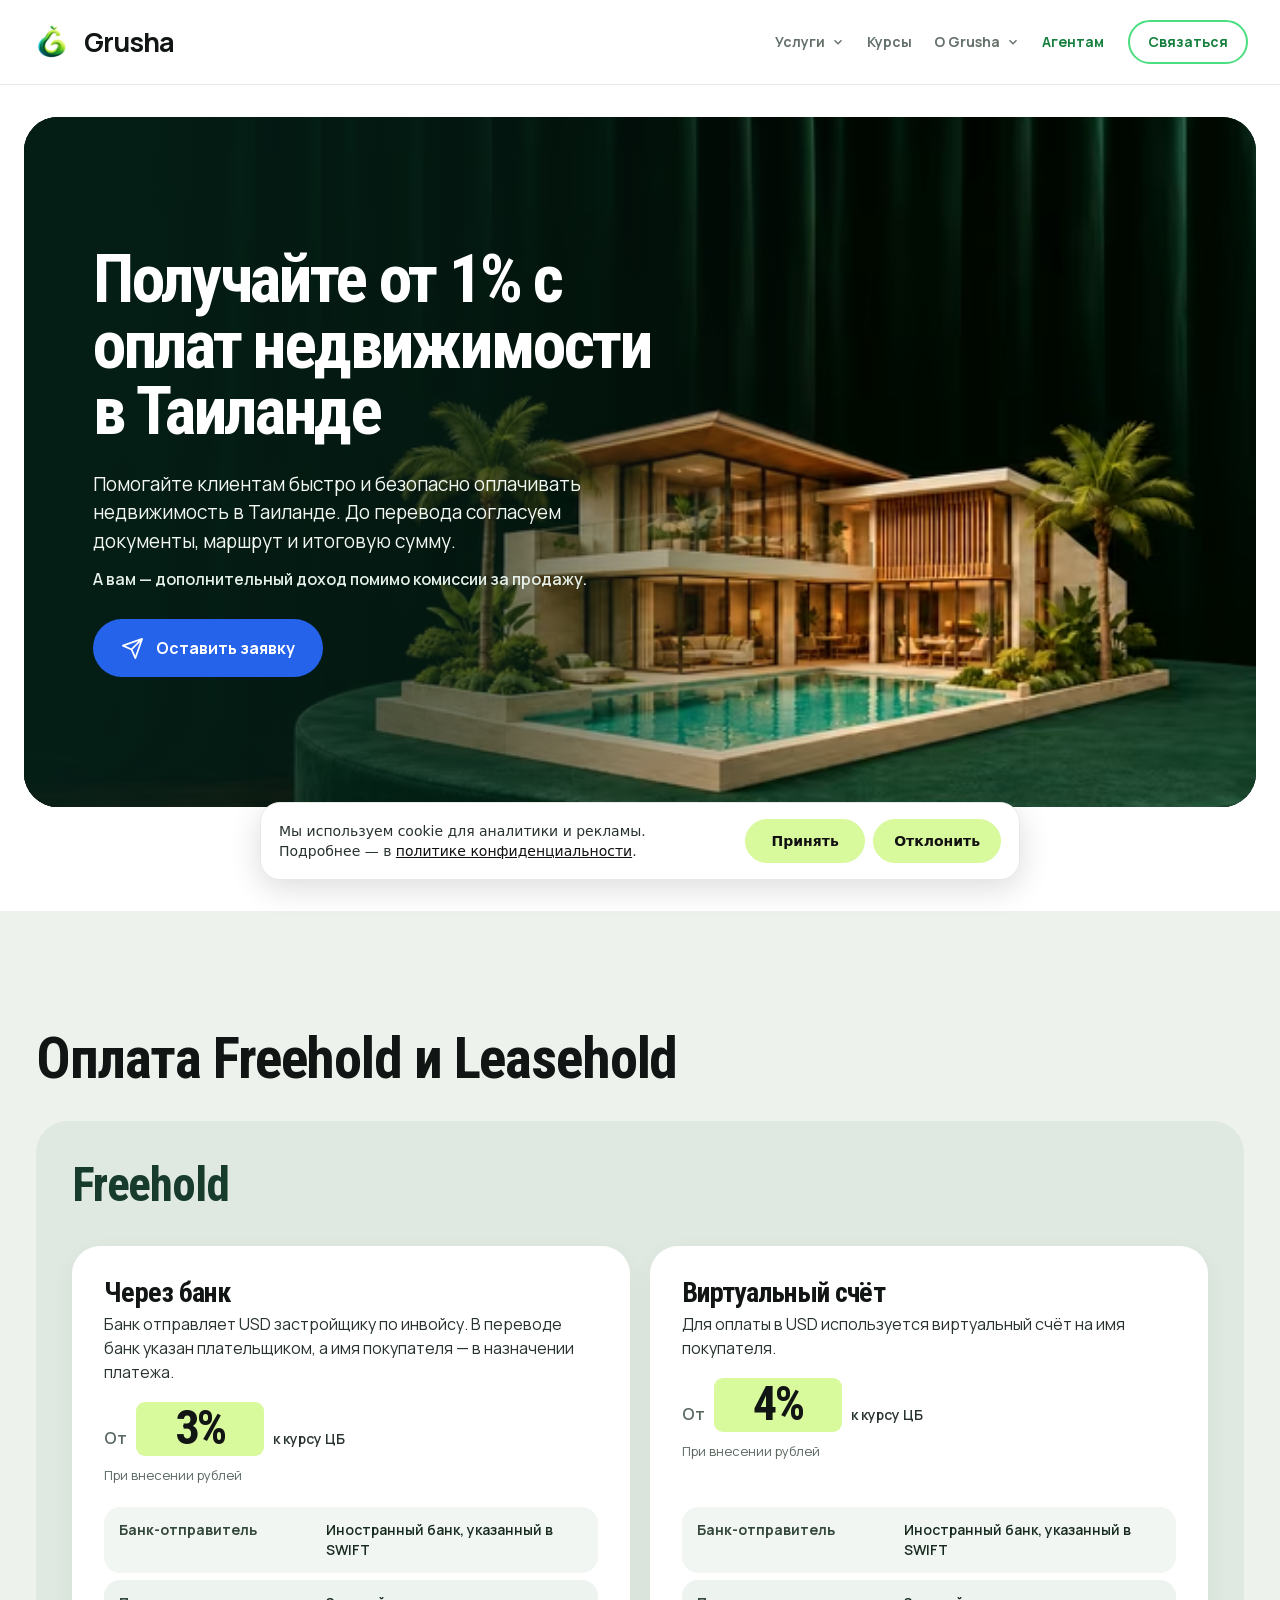
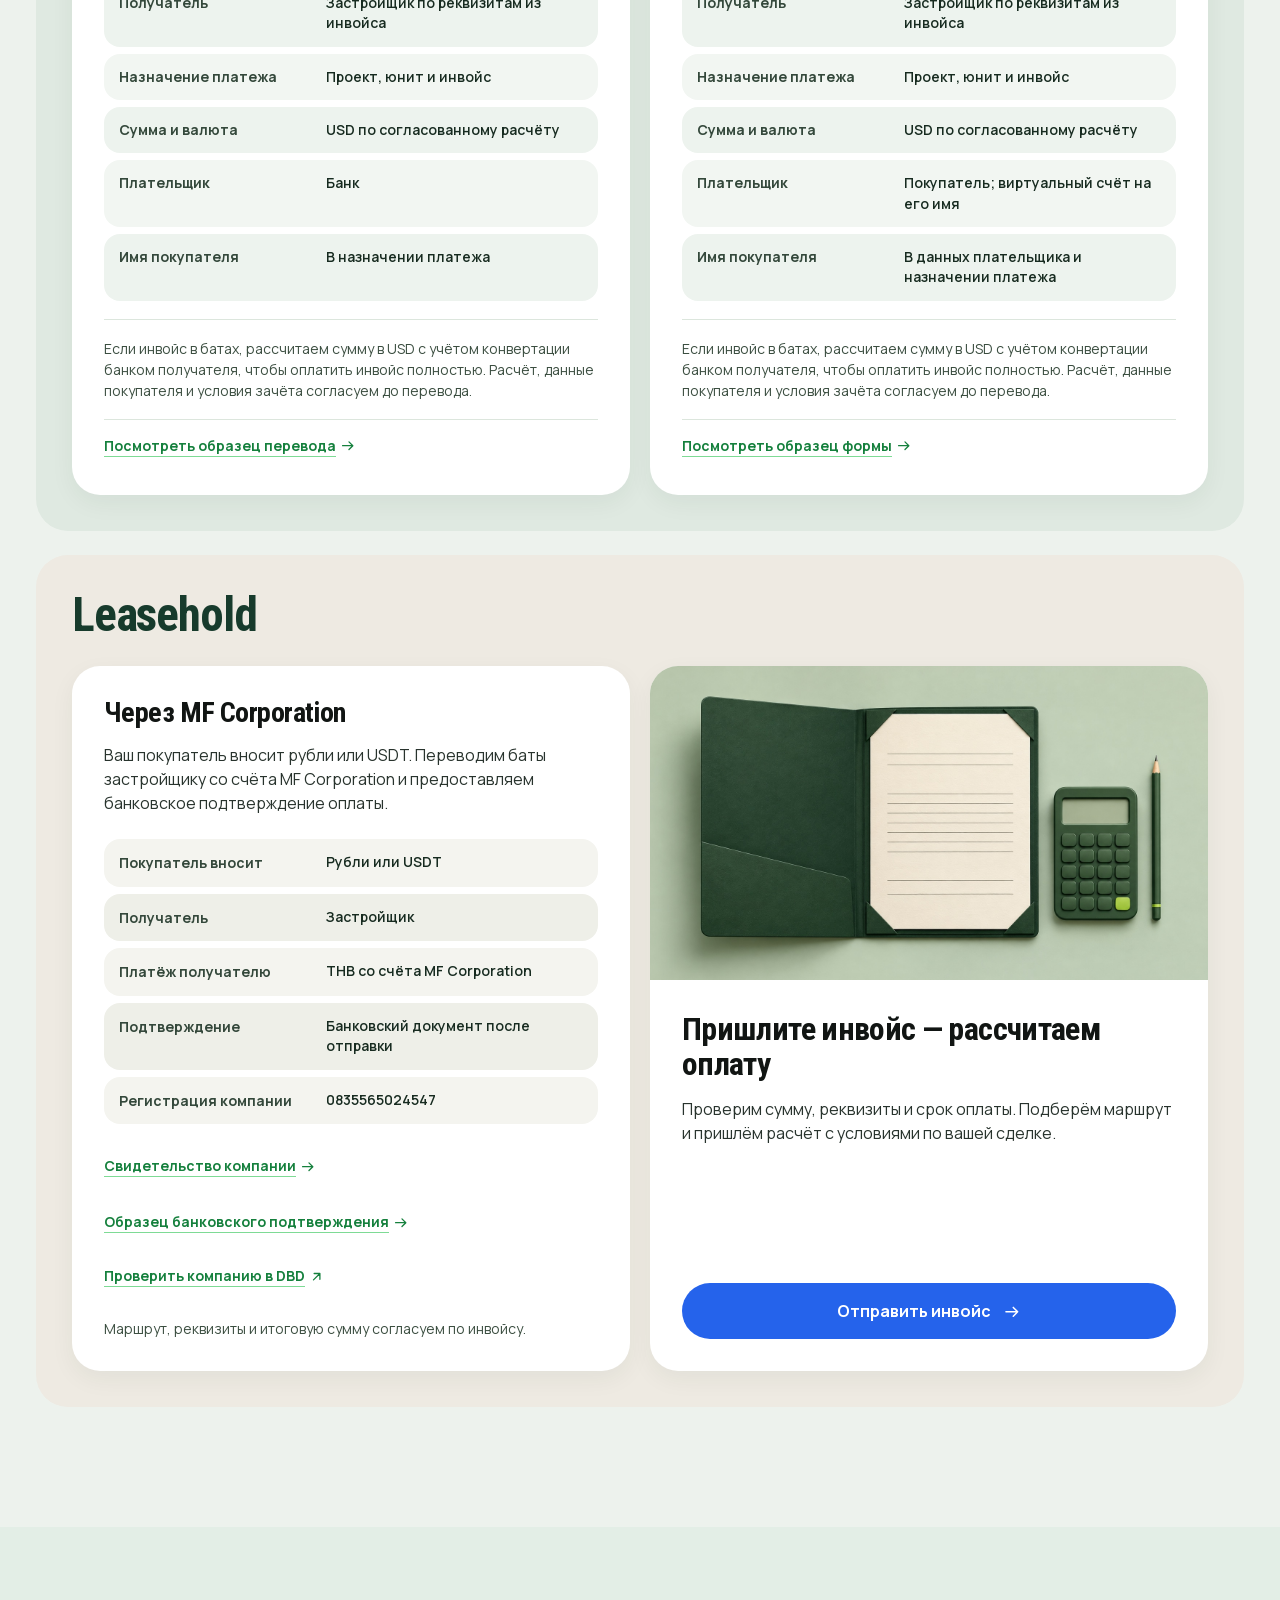
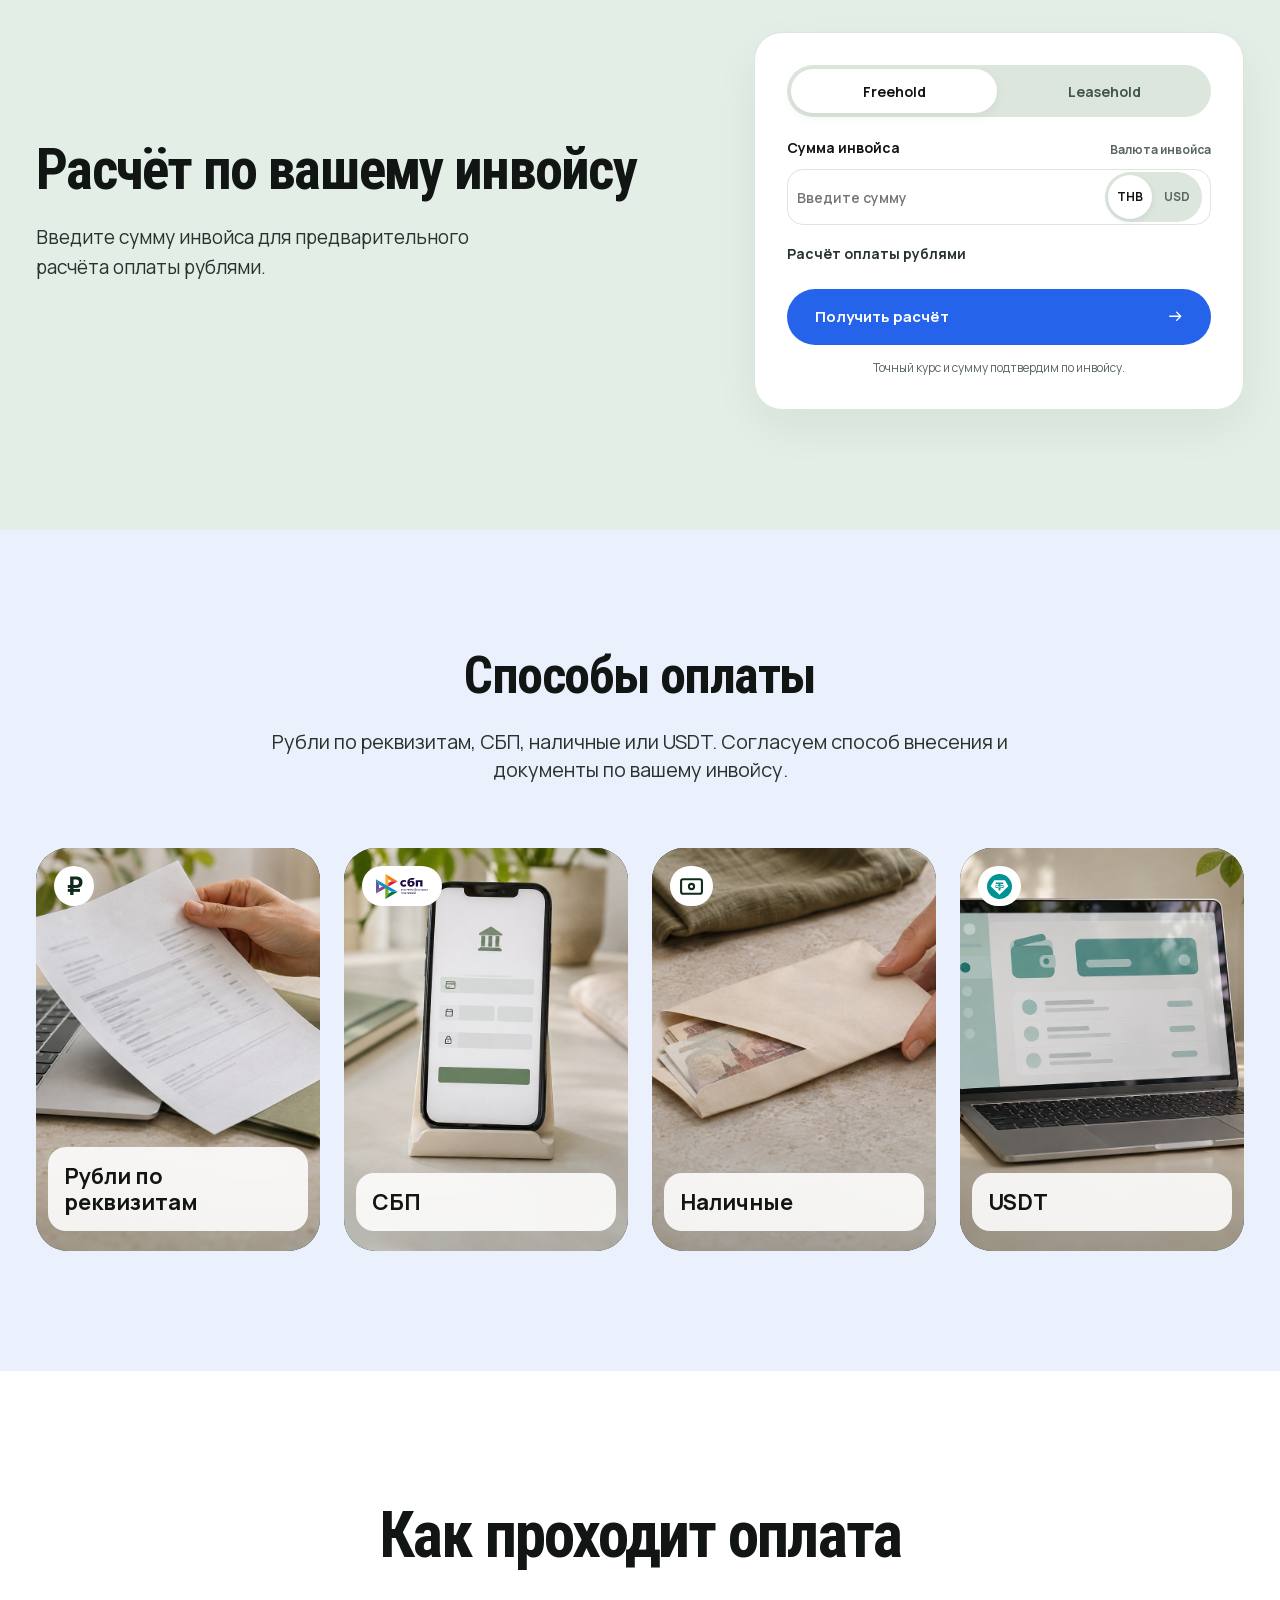
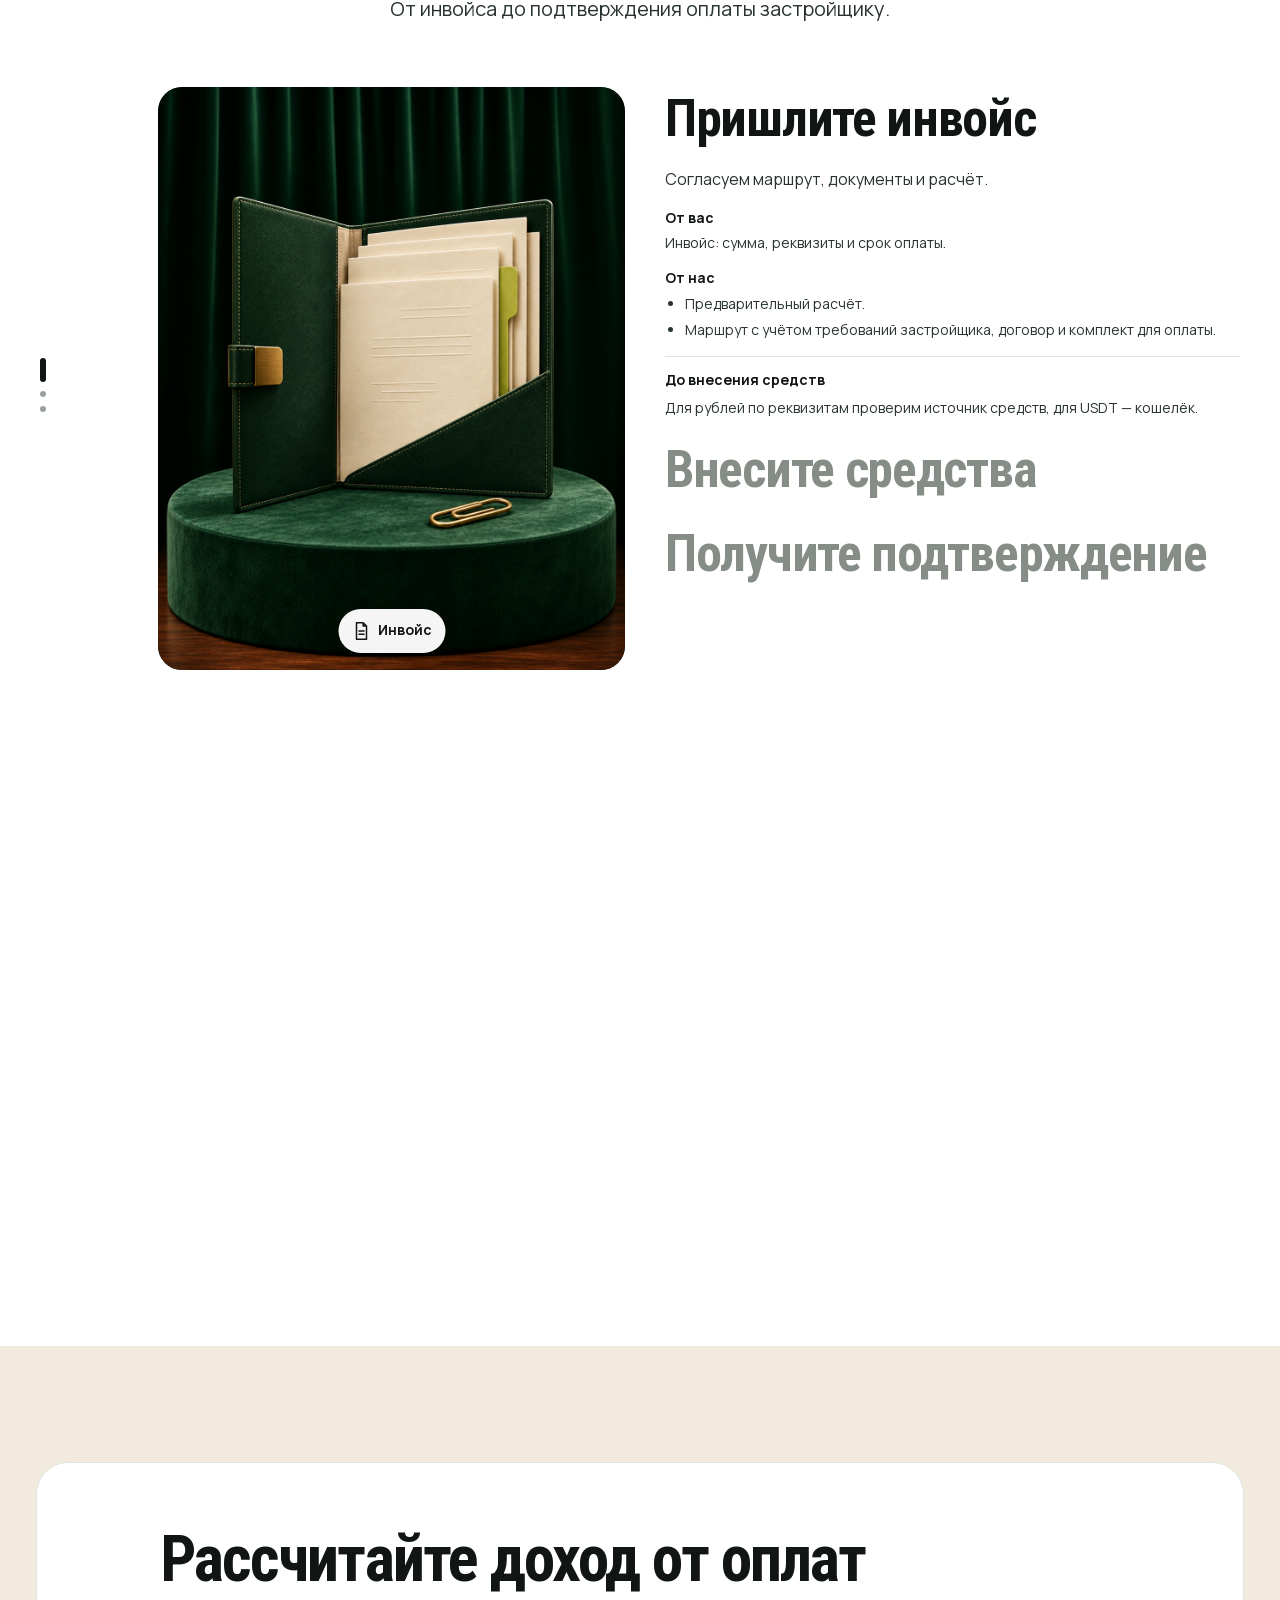
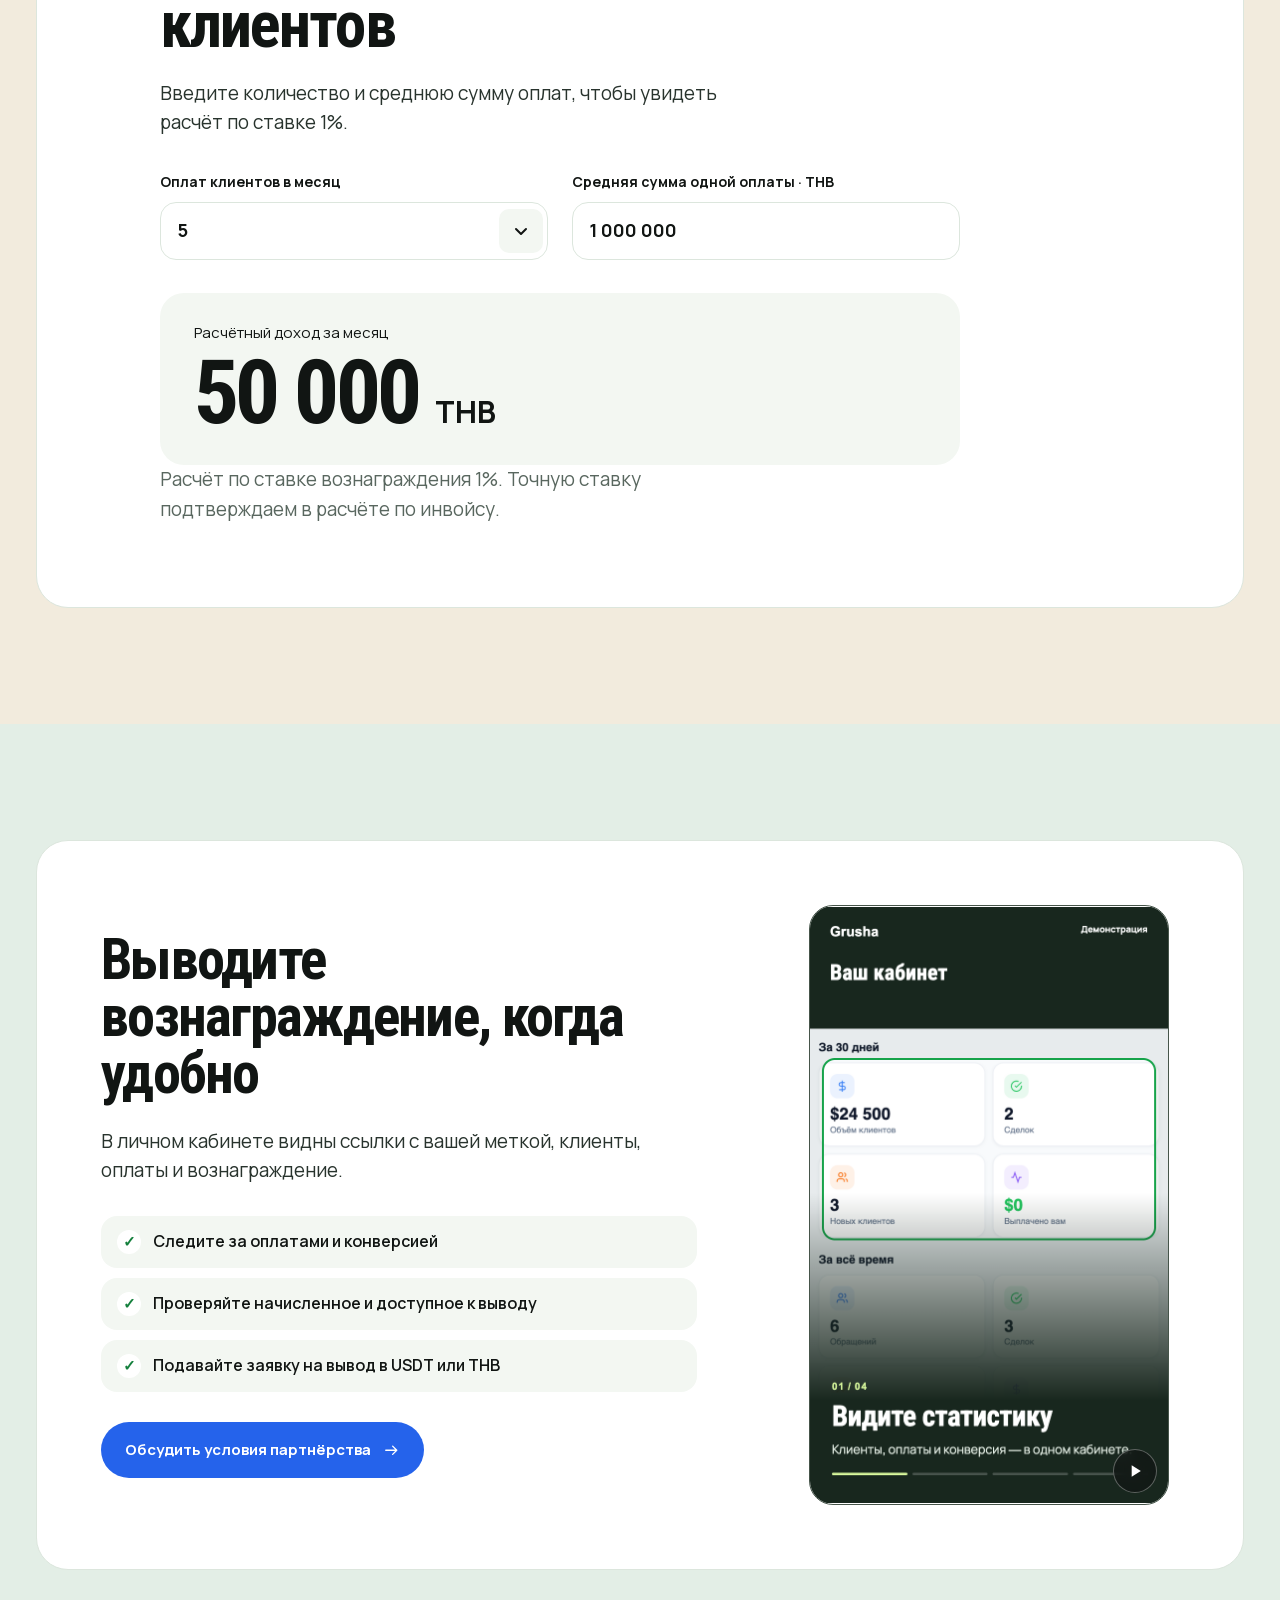
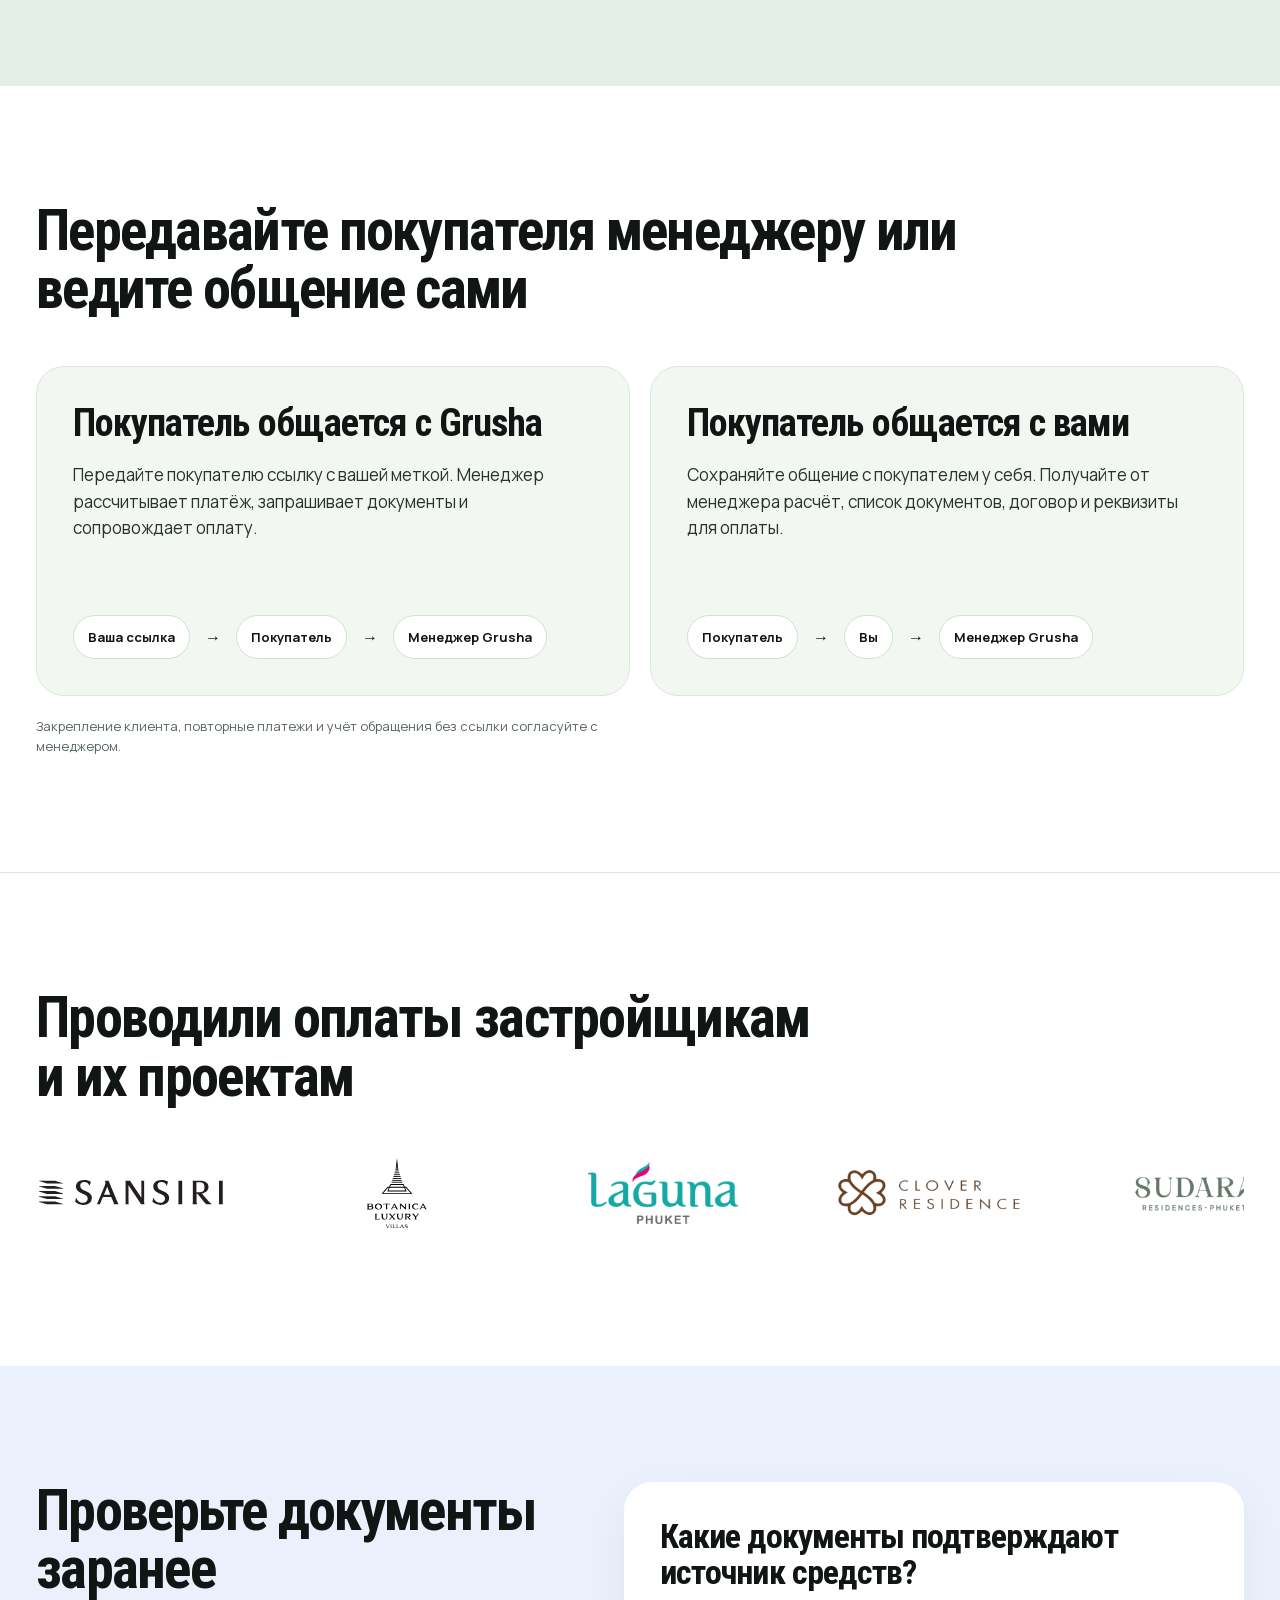
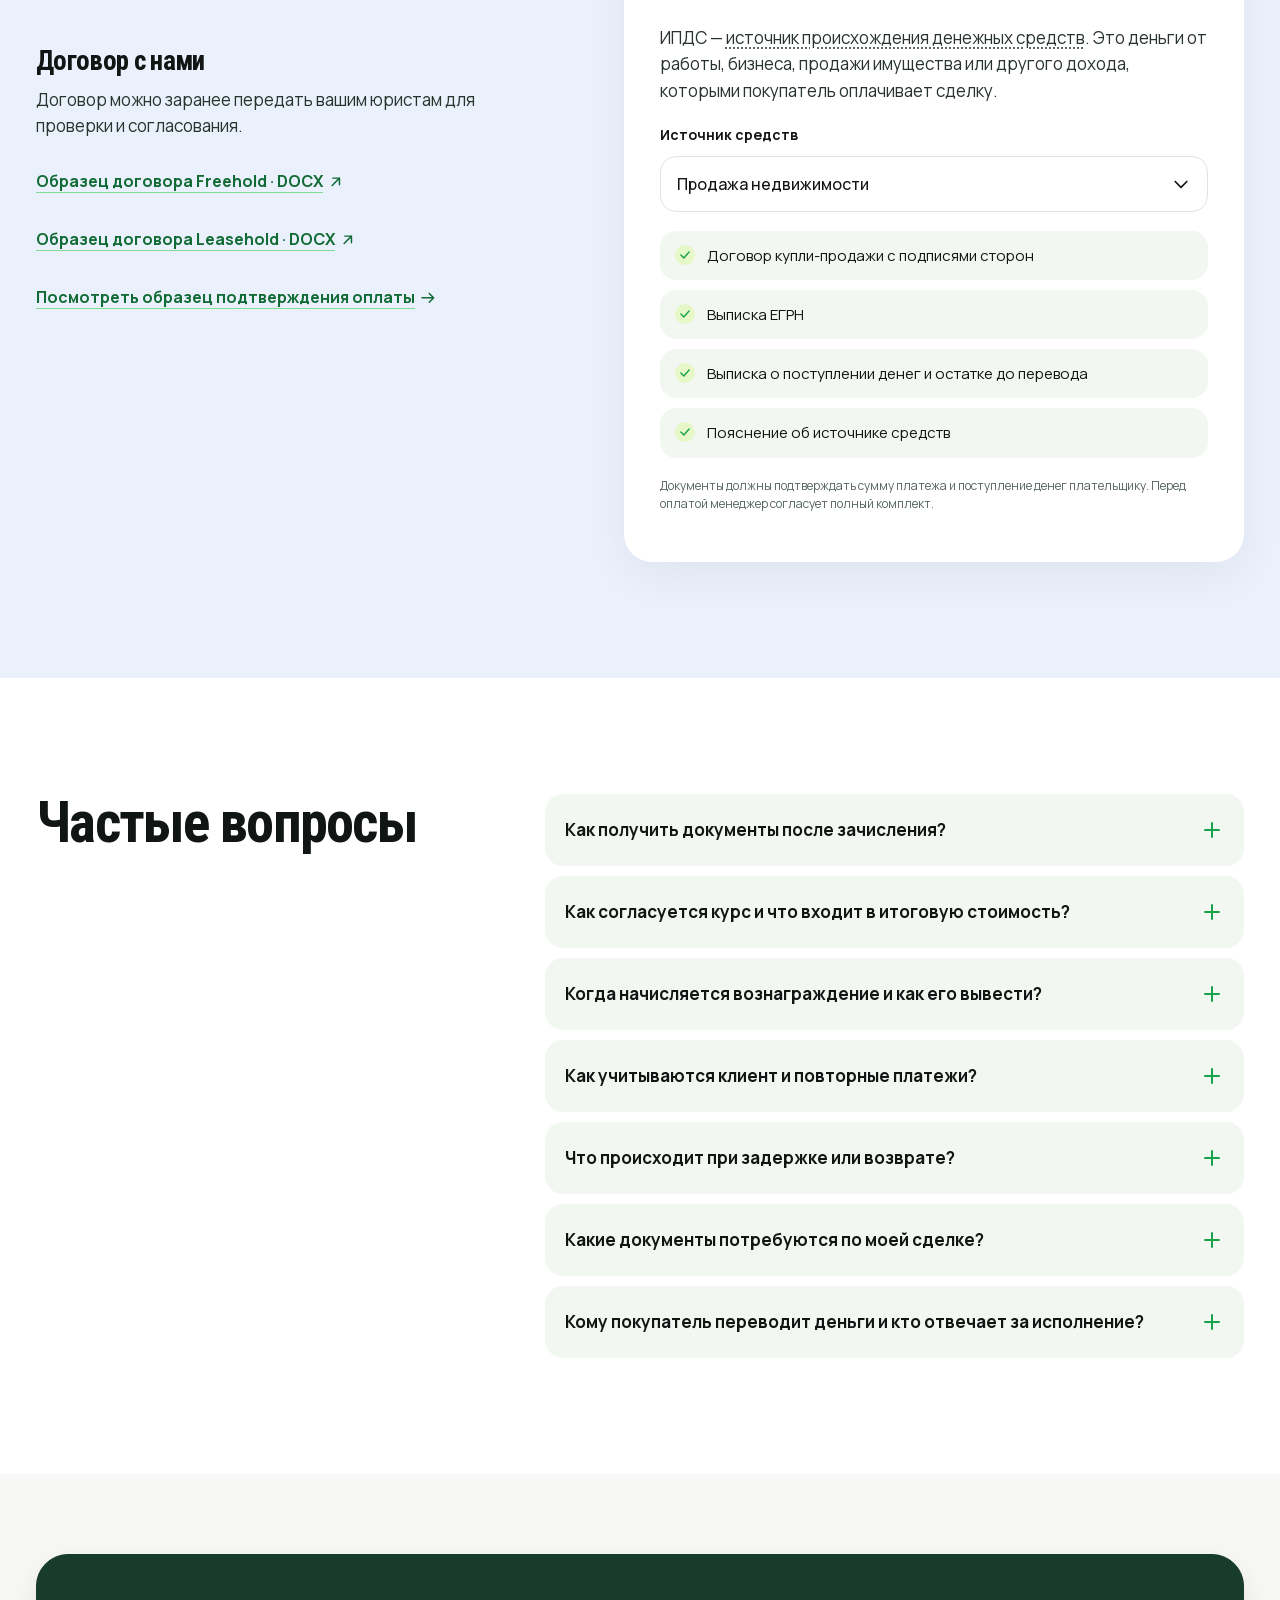
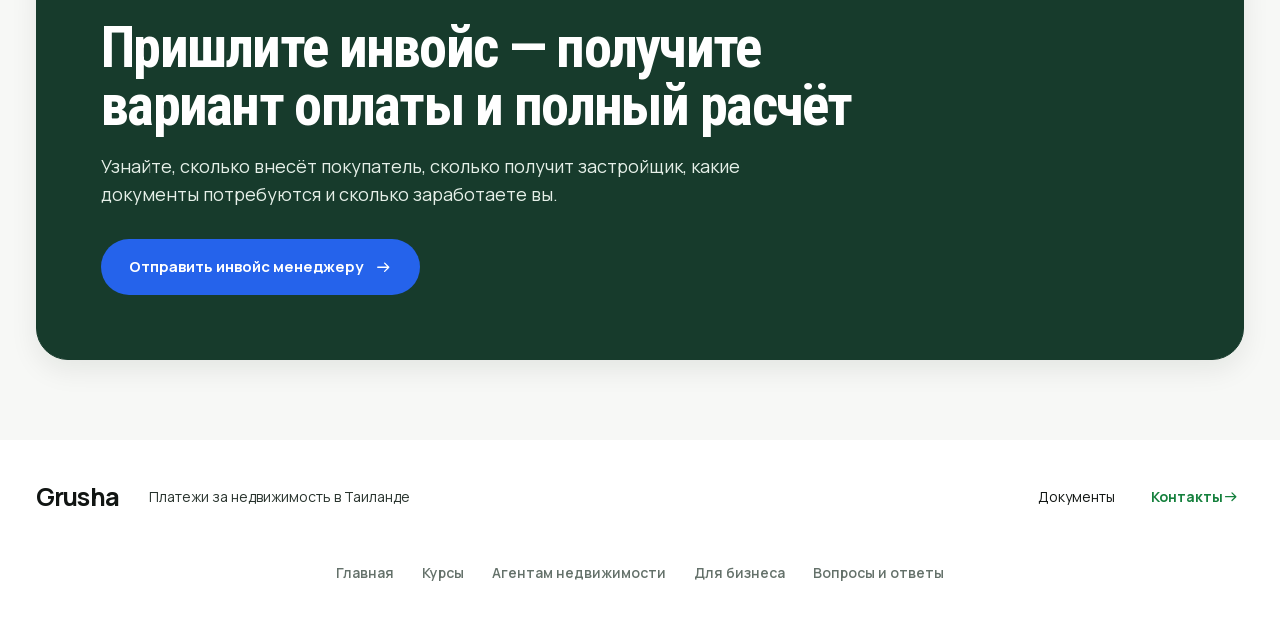
==== agents/index.html @ 53849908 "Align mobile navigation and fix verified accessibility issues" ====
<!DOCTYPE html>

<html lang="ru">
<head>
<meta charset="utf-8"/>
<meta content="width=device-width,initial-scale=1" name="viewport"/>
<meta content="#F8FAF9" name="theme-color"/>
<script>
  window.__agentsAnalyticsDebug = new URLSearchParams(location.search).get('analytics_debug') === '1';
  window.dataLayer = window.dataLayer || [];
  function gtag(){dataLayer.push(arguments);}
  gtag('consent','default',{ad_storage:'denied',ad_user_data:'denied',ad_personalization:'denied',analytics_storage:'denied',functionality_storage:'granted',security_storage:'granted',wait_for_update:500});
  try { var grushaConsent=localStorage.getItem('grusha_consent'); if(grushaConsent==='granted'||grushaConsent==='denied')gtag('consent','update',{ad_storage:grushaConsent,ad_user_data:grushaConsent,ad_personalization:grushaConsent,analytics_storage:grushaConsent}); } catch(e) {}
  if(!window.__agentsAnalyticsDebug){
    (function(w,d,s,l,i){w[l]=w[l]||[];w[l].push({'gtm.start':new Date().getTime(),event:'gtm.js'});var f=d.getElementsByTagName(s)[0],j=d.createElement(s),dl=l!='dataLayer'?'&l='+l:'';j.async=true;j.src='https://www.googletagmanager.com/gtm.js?id='+i+dl;f.parentNode.insertBefore(j,f);})(window,document,'script','dataLayer','GTM-K3CM67MP');
  }
</script>
<meta content="Оплата недвижимости в Таиланде для клиентов агентств: Freehold и Leasehold, документы, расчёт по инвойсу и вознаграждение от 1%." name="description"/>
<title>Агентам недвижимости в Таиланде — Grusha</title>
<link href="assets/grushalogo-home.webp" rel="icon" type="image/webp"/>
<link href="styles.css?v=agents-a11y-58" rel="stylesheet"/>
<script defer="" src="app.js?v=agents-bank-rate-3-20261116"></script><script defer src="/assets/js/cookie-consent.js"></script><script defer src="/assets/js/agents-analytics.js?v=agents-analytics-1"></script>
<link href="/assets/shared/navigation.css?v=nav-mobile-right-58" rel="stylesheet"/><script defer="" src="/assets/shared/navigation.js?v=nav-focus-58"></script><link rel="canonical" href="https://grusha.space/agents/"/>
<meta property="og:type" content="website"/>
<meta property="og:url" content="https://grusha.space/agents/"/>
<meta property="og:title" content="Оплата недвижимости для клиентов агентств — Grusha"/>
<meta property="og:description" content="Freehold и Leasehold: маршруты оплаты, документы, расчёт по инвойсу и вознаграждение агенту от 1%."/>
<meta property="og:image" content="https://grusha.space/agents/assets/grusha-thailand-hero-v4.png"/>
</head>
<body data-grusha-page="agents">
<noscript><iframe src="https://www.googletagmanager.com/ns.html?id=GTM-K3CM67MP" height="0" width="0" style="display:none;visibility:hidden" title="Google Tag Manager"></iframe></noscript>
<header class="grusha-header"><div class="shared-header-inner">
<a aria-label="Grusha — главная" class="shared-brand" href="/"><img alt="" height="42" src="/assets/images/grushalogo.webp" width="42"/><span>Grusha</span></a>
<nav aria-label="Главное меню" class="shared-desktop">
<details class="shared-dropdown"><summary>Услуги <svg aria-hidden="true" viewbox="0 0 16 16"><path d="m4 6 4 4 4-4"></path></svg></summary><div class="shared-menu-panel shared-services"><div class="shared-menu-grid"><a class="shared-menu-item" href="/#task-1"><span aria-hidden="true" class="shared-item-icon">⌂</span><span><b>Оплата недвижимости</b><small>Инвойсы застройщиков · Freehold и Leasehold</small></span><span aria-hidden="true" class="shared-arrow">↗</span></a><a class="shared-menu-item" href="/#task-2"><span aria-hidden="true" class="shared-item-icon">↗</span><span><b>Аренда и услуги</b><small>Перевод владельцу жилья или поставщику услуг</small></span><span aria-hidden="true" class="shared-arrow">↗</span></a><a class="shared-menu-item" href="/#task-3"><span aria-hidden="true" class="shared-item-icon">฿</span><span><b>Наличные баты</b><small>Получение через банкомат или курьера</small></span><span aria-hidden="true" class="shared-arrow">↗</span></a><a class="shared-menu-item" href="/usdt-to-thb.html"><span aria-hidden="true" class="shared-item-icon">$</span><span><b>Обмен USDT</b><small>Перевод USDT и получение батов в Таиланде</small></span><span aria-hidden="true" class="shared-arrow">↗</span></a></div><a class="shared-menu-bottom" href="/#grusha"><span>Для бизнеса</span><small>Приём оплат под вашим брендом</small><span aria-hidden="true">↗</span></a></div></details>
<a class="shared-nav-link" href="/#calculator">Курсы</a>
<details class="shared-dropdown"><summary>О Grusha <svg aria-hidden="true" viewbox="0 0 16 16"><path d="m4 6 4 4 4-4"></path></svg></summary><div class="shared-menu-panel shared-about"><a class="shared-menu-item" href="/#security"><span aria-hidden="true" class="shared-item-icon">✓</span><span><b>Безопасность</b><small>Договор, документы и сопровождение</small></span><span aria-hidden="true" class="shared-arrow">↗</span></a><a class="shared-menu-item" href="/#how-it-works"><span aria-hidden="true" class="shared-item-icon">↔</span><span><b>Как это работает</b><small>Способы внесения и получения средств</small></span><span aria-hidden="true" class="shared-arrow">↗</span></a><a class="shared-menu-item" href="/#cases"><span aria-hidden="true" class="shared-item-icon">↗</span><span><b>Кейсы</b><small>Примеры проведённых оплат</small></span><span aria-hidden="true" class="shared-arrow">↗</span></a><a class="shared-menu-item" href="/#faq"><span aria-hidden="true" class="shared-item-icon">?</span><span><b>Вопросы и ответы</b><small>Курсы, документы и сроки</small></span><span aria-hidden="true" class="shared-arrow">↗</span></a></div></details>
<a aria-current="page" class="shared-nav-link" href="/agents/">Агентам</a>
</nav>

<button class="shared-contact shared-contact-button" data-shared-contact type="button">Связаться</button>
<button aria-controls="sharedMobileMenu" aria-expanded="false" aria-label="Открыть меню" class="shared-menu-toggle" id="sharedMenuToggle" type="button"><span></span><span></span></button>
</div><nav aria-label="Мобильное меню" class="shared-mobile" hidden="" id="sharedMobileMenu"><a class="shared-mobile-main" href="/#calculator">Курсы и калькулятор <span>↗</span></a><a aria-current="page" class="shared-mobile-main" href="/agents/">Агентам недвижимости <span>↗</span></a><div class="shared-mobile-label">Услуги</div><a class="shared-menu-item" href="/#task-1"><span aria-hidden="true" class="shared-item-icon">⌂</span><span><b>Оплата недвижимости</b><small>Инвойсы застройщиков · Freehold и Leasehold</small></span><span aria-hidden="true" class="shared-arrow">↗</span></a><a class="shared-menu-item" href="/#task-2"><span aria-hidden="true" class="shared-item-icon">↗</span><span><b>Аренда и услуги</b><small>Перевод владельцу жилья или поставщику услуг</small></span><span aria-hidden="true" class="shared-arrow">↗</span></a><a class="shared-menu-item" href="/#task-3"><span aria-hidden="true" class="shared-item-icon">฿</span><span><b>Наличные баты</b><small>Получение через банкомат или курьера</small></span><span aria-hidden="true" class="shared-arrow">↗</span></a><a class="shared-menu-item" href="/usdt-to-thb.html"><span aria-hidden="true" class="shared-item-icon">$</span><span><b>Обмен USDT</b><small>Перевод USDT и получение батов в Таиланде</small></span><span aria-hidden="true" class="shared-arrow">↗</span></a><a class="shared-mobile-main" href="/#grusha">Для бизнеса <span>↗</span></a><div class="shared-mobile-label">О Grusha</div><a class="shared-menu-item" href="/#security"><span aria-hidden="true" class="shared-item-icon">✓</span><span><b>Безопасность</b><small>Договор, документы и сопровождение</small></span><span aria-hidden="true" class="shared-arrow">↗</span></a><a class="shared-menu-item" href="/#how-it-works"><span aria-hidden="true" class="shared-item-icon">↔</span><span><b>Как это работает</b><small>Способы внесения и получения средств</small></span><span aria-hidden="true" class="shared-arrow">↗</span></a><a class="shared-menu-item" href="/#cases"><span aria-hidden="true" class="shared-item-icon">↗</span><span><b>Кейсы</b><small>Примеры проведённых оплат</small></span><span aria-hidden="true" class="shared-arrow">↗</span></a><a class="shared-menu-item" href="/#faq"><span aria-hidden="true" class="shared-item-icon">?</span><span><b>Вопросы и ответы</b><small>Курсы, документы и сроки</small></span><span aria-hidden="true" class="shared-arrow">↗</span></a><div class="shared-mobile-contacts"><button data-shared-contact type="button">Связаться <span aria-hidden="true">↗</span></button></div></nav></header>
<main id="top">
<section aria-labelledby="heroTitle" class="hero hero-campaign wrap">
<div class="hero-copy"><h1 id="heroTitle">Получайте от 1% с оплат недвижимости в Таиланде</h1><p class="hero-lead">Помогайте клиентам быстро и безопасно оплачивать недвижимость в Таиланде. До перевода согласуем документы, маршрут и итоговую сумму.</p><p class="hero-income">А вам — дополнительный доход помимо комиссии за продажу.</p><div class="hero-actions"><button class="button button-telegram" data-contact=""><svg aria-hidden="true" class="send-icon" fill="none" height="23" viewbox="0 0 24 24" width="23"><path d="m22 2-7 20-4-9-9-4 20-7ZM22 2 11 13" stroke="currentColor" stroke-linecap="round" stroke-linejoin="round" stroke-width="1.8"></path></svg>Оставить заявку</button></div></div>
<figure aria-hidden="true" class="hero-media"><picture><source media="(max-width: 680px)" type="image/avif" srcset="assets/grusha-thailand-hero-v4-phone-640.avif 640w, assets/grusha-thailand-hero-v4-phone-960.avif 960w, assets/grusha-thailand-hero-v4-phone-1147.avif 1147w" sizes="100vw"/><source media="(max-width: 680px)" type="image/webp" srcset="assets/grusha-thailand-hero-v4-phone-640.webp 640w, assets/grusha-thailand-hero-v4-phone-960.webp 960w, assets/grusha-thailand-hero-v4-phone-1147.webp 1147w" sizes="100vw"/><source type="image/avif" srcset="assets/grusha-thailand-hero-v4-desktop-1280.avif 1280w, assets/grusha-thailand-hero-v4-desktop-1946.avif 1946w" sizes="(max-width: 1100px) 120vw, (max-width: 1488px) 100vw, 1440px"/><source type="image/webp" srcset="assets/grusha-thailand-hero-v4-desktop-1280.webp 1280w, assets/grusha-thailand-hero-v4-desktop-1946.webp 1946w" sizes="(max-width: 1100px) 120vw, (max-width: 1488px) 100vw, 1440px"/><img alt="" fetchpriority="high" width="1946" height="808" src="assets/grusha-thailand-hero-v4.png"/></picture></figure>
</section>
<section class="section routes-section" id="routes"><div class="wrap task-shell"><div class="section-head"><h2>Оплата Freehold и Leasehold</h2></div>
<div class="route-layout freehold-layout" id="routeFreehold">
<div class="route-intro"><h3 class="route-kind">Freehold</h3></div>
<div aria-label="Сравнение вариантов платежа Freehold" class="route-comparison" id="freeholdComparison">
<div class="pricing-options">
<article class="pricing-option"><div class="pricing-option-head"><h4>Через банк</h4><p class="pricing-option-explanation">Банк отправляет USD застройщику по инвойсу. В переводе банк указан плательщиком, а имя покупателя — в назначении платежа.</p><strong><span class="rate-prefix">От</span> <mark class="rate-mark">3%</mark> <small>к курсу ЦБ</small></strong><span class="pricing-rate-context">При внесении рублей</span></div><dl><div><dt>Банк-отправитель</dt><dd>Иностранный банк, указанный в SWIFT</dd></div><div><dt>Получатель</dt><dd>Застройщик по реквизитам из инвойса</dd></div><div><dt>Назначение платежа</dt><dd>Проект, юнит и инвойс</dd></div><div><dt>Сумма и валюта</dt><dd>USD по согласованному расчёту</dd></div><div><dt>Плательщик</dt><dd>Банк</dd></div><div><dt>Имя покупателя</dt><dd>В назначении платежа</dd></div></dl><p class="pricing-currency-note">Если инвойс в батах, рассчитаем сумму в USD с учётом конвертации банком получателя, чтобы оплатить инвойс полностью. Расчёт, данные покупателя и условия зачёта согласуем до перевода.</p><button class="document-link pricing-document" data-doc="bank" type="button">Посмотреть образец перевода <svg aria-hidden="true" class="ui-icon ui-icon-right" fill="none" focusable="false" viewbox="0 0 24 24"><path d="M4 12h16m-6-6 6 6-6 6" stroke="currentColor" stroke-linecap="round" stroke-linejoin="round" stroke-width="2"></path></svg></button></article>
<article class="pricing-option"><div class="pricing-option-head"><h4>Виртуальный счёт</h4><p class="pricing-option-explanation">Для оплаты в USD используется виртуальный счёт на имя покупателя.</p><strong><span class="rate-prefix">От</span> <mark class="rate-mark">4%</mark> <small>к курсу ЦБ</small></strong><span class="pricing-rate-context">При внесении рублей</span></div><dl><div><dt>Банк-отправитель</dt><dd>Иностранный банк, указанный в SWIFT</dd></div><div><dt>Получатель</dt><dd>Застройщик по реквизитам из инвойса</dd></div><div><dt>Назначение платежа</dt><dd>Проект, юнит и инвойс</dd></div><div><dt>Сумма и валюта</dt><dd>USD по согласованному расчёту</dd></div><div><dt>Плательщик</dt><dd>Покупатель; виртуальный счёт на его имя</dd></div><div><dt>Имя покупателя</dt><dd>В данных плательщика и назначении платежа</dd></div></dl><p class="pricing-currency-note">Если инвойс в батах, рассчитаем сумму в USD с учётом конвертации банком получателя, чтобы оплатить инвойс полностью. Расчёт, данные покупателя и условия зачёта согласуем до перевода.</p><button class="document-link pricing-document" data-doc="virtual" type="button">Посмотреть образец формы <svg aria-hidden="true" class="ui-icon ui-icon-right" fill="none" focusable="false" viewbox="0 0 24 24"><path d="M4 12h16m-6-6 6 6-6 6" stroke="currentColor" stroke-linecap="round" stroke-linejoin="round" stroke-width="2"></path></svg></button></article>
</div>
</div>
</div>
<div class="route-layout leasehold-layout" id="routeLeasehold">
<div class="route-intro"><h3 class="route-kind">Leasehold</h3></div>
<div class="leasehold-cards">
<article class="route-card leasehold-card leasehold-payment-card">
<h4>Через MF Corporation</h4>
<p class="leasehold-explanation">Ваш покупатель вносит рубли или USDT. Переводим баты застройщику со счёта MF Corporation и предоставляем банковское подтверждение оплаты.</p>
<dl class="fact-list"><div><dt>Покупатель вносит</dt><dd>Рубли или USDT</dd></div><div><dt>Получатель</dt><dd>Застройщик</dd></div><div><dt>Платёж получателю</dt><dd>THB со счёта MF Corporation</dd></div><div><dt>Подтверждение</dt><dd>Банковский документ после отправки</dd></div><div><dt>Регистрация компании</dt><dd>0835565024547</dd></div></dl><div class="document-actions"><button class="document-link" data-doc="registration">Свидетельство компании <svg aria-hidden="true" class="ui-icon ui-icon-right" fill="none" focusable="false" viewbox="0 0 24 24"><path d="M4 12h16m-6-6 6 6-6 6" stroke="currentColor" stroke-linecap="round" stroke-linejoin="round" stroke-width="2"></path></svg></button><button class="document-link" data-doc="advice">Образец банковского подтверждения <svg aria-hidden="true" class="ui-icon ui-icon-right" fill="none" focusable="false" viewbox="0 0 24 24"><path d="M4 12h16m-6-6 6 6-6 6" stroke="currentColor" stroke-linecap="round" stroke-linejoin="round" stroke-width="2"></path></svg></button></div><a class="subtle-link" href="https://datawarehouse.dbd.go.th/" rel="noopener noreferrer" target="_blank">Проверить компанию в DBD <svg aria-hidden="true" class="ui-icon ui-icon-external" fill="none" focusable="false" viewbox="0 0 24 24"><path d="M7 17 17 7M8 7h9v9" stroke="currentColor" stroke-linecap="round" stroke-linejoin="round" stroke-width="2"></path></svg></a>
<p class="leasehold-route-note">Маршрут, реквизиты и итоговую сумму согласуем по инвойсу.</p>
</article>
<article class="route-card leasehold-card invoice-cta-card">
<img alt="" class="invoice-cta-image" height="1024" loading="lazy" src="assets/grusha-leasehold-invoice-cta-v1.jpg" width="1536"/>
<div class="invoice-cta-content">
<h4>Пришлите инвойс — рассчитаем оплату</h4>
<p>Проверим сумму, реквизиты и срок оплаты. Подберём маршрут и пришлём расчёт с условиями по вашей сделке.</p>
<button class="button button-dark" data-contact="" id="leaseholdInvoiceCta" type="button">Отправить инвойс <svg aria-hidden="true" class="ui-icon ui-icon-right" fill="none" focusable="false" viewbox="0 0 24 24"><path d="M4 12h16m-6-6 6 6-6 6" stroke="currentColor" stroke-linecap="round" stroke-linejoin="round" stroke-width="2"></path></svg></button>
</div>
</article>
</div>
</div>
</div></section>
<section class="section calculator-section" id="calculator"><div class="wrap calculator-layout"><div class="calculator-intro"><h2>Расчёт по вашему инвойсу</h2><p>Введите сумму инвойса для предварительного расчёта оплаты рублями.</p></div><form class="quote-panel" id="quoteForm" novalidate=""><div aria-label="Вид сделки" class="segmented" role="group"><button aria-pressed="true" class="is-active" data-quote-type="freehold" type="button">Freehold</button><button aria-pressed="false" data-quote-type="leasehold" type="button">Leasehold</button></div><div class="invoice-labels"><label class="field-label" for="quoteAmount">Сумма инвойса</label><span class="field-label" id="quoteCurrencyLabel">Валюта инвойса</span></div><div class="amount-input"><input aria-describedby="quoteError" autocomplete="off" id="quoteAmount" inputmode="decimal" placeholder="Введите сумму" type="text"/><span aria-labelledby="quoteCurrencyLabel" class="invoice-currency" id="invoiceCurrencyChoices" role="group"><button aria-pressed="true" class="is-active" data-invoice-currency="thb" type="button">THB</button><button aria-pressed="false" data-invoice-currency="usd" type="button">USD</button></span><span class="invoice-currency-static" hidden="" id="leaseholdCurrency">THB</span></div><p class="field-error" hidden="" id="quoteError" role="alert"></p><p class="quote-ruble-label">Расчёт оплаты рублями</p><button class="button button-lime quote-submit" type="submit">Получить расчёт <svg aria-hidden="true" class="ui-icon ui-icon-right" fill="none" focusable="false" viewbox="0 0 24 24"><path d="M4 12h16m-6-6 6 6-6 6" stroke="currentColor" stroke-linecap="round" stroke-linejoin="round" stroke-width="2"></path></svg></button><div aria-live="polite" class="quote-result" hidden="" id="quoteResult"></div><button class="quote-next" hidden="" id="quoteNext" type="button">Оставить заявку <svg aria-hidden="true" class="ui-icon ui-icon-right" fill="none" focusable="false" viewbox="0 0 24 24"><path d="M4 12h16m-6-6 6 6-6 6" stroke="currentColor" stroke-linecap="round" stroke-linejoin="round" stroke-width="2"></path></svg></button><p class="quote-note">Точный курс и сумму подтвердим по инвойсу.</p></form></div></section>
<section class="section methods-section" data-active-method="-1" id="methods"><div class="wrap method-intro"><h2>Способы оплаты</h2><p>Рубли по реквизитам, СБП, наличные или USDT. Согласуем способ внесения и документы по вашему инвойсу.</p></div><div class="wrap method-cards" id="methodCards"><div class="method-card-shell"><article class="method-card" data-method-item="0"><img alt="" class="method-card-photo" loading="lazy" src="assets/grusha-method-rub-daylight-wide-v4.jpg"/><span aria-hidden="true" class="method-card-mark"><span class="method-card-symbol">₽</span></span><button aria-controls="methodTerms0" aria-describedby="methodDescription0" aria-expanded="false" aria-labelledby="methodTitle0" aria-pressed="false" class="method-card-trigger" data-method="0" id="methodChoice0" type="button"></button><div class="method-card-copy"><h3 id="methodTitle0">Рубли по реквизитам</h3><div class="method-card-description"><p id="methodDescription0">Подходят для крупных платежей. До перевода подготовим договор и согласуем документы, подтверждающие источник средств.</p></div><div class="method-terms" data-method-terms="0" id="methodTerms0"><h4>Условия оплаты</h4><div class="method-bullets" data-method-bullets="0"></div><button class="text-link method-contact" data-contact="">Обсудить оплату с менеджером <svg aria-hidden="true" class="ui-icon ui-icon-right" fill="none" focusable="false" viewbox="0 0 24 24"><path d="M4 12h16m-6-6 6 6-6 6" stroke="currentColor" stroke-linecap="round" stroke-linejoin="round" stroke-width="2"></path></svg></button></div></div></article></div><div class="method-card-shell"><article class="method-card" data-method-item="1"><img alt="" class="method-card-photo" loading="lazy" src="assets/grusha-method-sbp-daylight-wide-v4.jpg"/><span aria-hidden="true" class="method-card-mark"><img alt="" src="assets/sbp-official-logo.svg"/></span><button aria-controls="methodTerms1" aria-describedby="methodDescription1" aria-expanded="false" aria-labelledby="methodTitle1" aria-pressed="false" class="method-card-trigger" data-method="1" id="methodChoice1" type="button"></button><div class="method-card-copy"><h3 id="methodTitle1">СБП</h3><div class="method-card-description"><p id="methodDescription1">Удобно для небольших платежей и аренды. Применимость к вашей сделке уточнит менеджер до оплаты.</p></div><div class="method-terms" data-method-terms="1" id="methodTerms1"><h4>Условия оплаты</h4><div class="method-bullets" data-method-bullets="1"></div><button class="text-link method-contact" data-contact="">Обсудить оплату с менеджером <svg aria-hidden="true" class="ui-icon ui-icon-right" fill="none" focusable="false" viewbox="0 0 24 24"><path d="M4 12h16m-6-6 6 6-6 6" stroke="currentColor" stroke-linecap="round" stroke-linejoin="round" stroke-width="2"></path></svg></button></div></div></article></div><div class="method-card-shell"><article class="method-card" data-method-item="2"><img alt="" class="method-card-photo" loading="lazy" src="assets/grusha-method-cash-daylight-wide-v4.jpg"/><span aria-hidden="true" class="method-card-mark"><svg fill="none" viewbox="0 0 24 24"><rect height="14" rx="2" stroke="currentColor" stroke-width="2" width="20" x="2" y="5"></rect><circle cx="12" cy="12" r="2.5" stroke="currentColor" stroke-width="2"></circle></svg></span><button aria-controls="methodTerms2" aria-describedby="methodDescription2" aria-expanded="false" aria-labelledby="methodTitle2" aria-pressed="false" class="method-card-trigger" data-method="2" id="methodChoice2" type="button"></button><div class="method-card-copy"><h3 id="methodTitle2">Наличные</h3><div class="method-card-description"><p id="methodDescription2">Возможность приёма в 55 городах России. Менеджер уточнит доступность и документы для вашей сделки.</p></div><div class="method-terms" data-method-terms="2" id="methodTerms2"><h4>Условия оплаты</h4><div class="method-bullets" data-method-bullets="2"></div><button class="text-link method-contact" data-contact="">Обсудить оплату с менеджером <svg aria-hidden="true" class="ui-icon ui-icon-right" fill="none" focusable="false" viewbox="0 0 24 24"><path d="M4 12h16m-6-6 6 6-6 6" stroke="currentColor" stroke-linecap="round" stroke-linejoin="round" stroke-width="2"></path></svg></button></div></div></article></div><div class="method-card-shell"><article class="method-card" data-method-item="3"><img alt="" class="method-card-photo" loading="lazy" src="assets/grusha-method-usdt-daylight-wide-v4.jpg"/><span aria-hidden="true" class="method-card-mark"><img alt="" src="assets/tether-official-circle.svg"/></span><button aria-controls="methodTerms3" aria-describedby="methodDescription3" aria-expanded="false" aria-labelledby="methodTitle3" aria-pressed="false" class="method-card-trigger" data-method="3" id="methodChoice3" type="button"></button><div class="method-card-copy"><h3 id="methodTitle3">USDT</h3><div class="method-card-description"><p id="methodDescription3">Получите предварительный расчёт. До перевода проверим кошелёк и направим инструкцию с сетью и адресом.</p></div><div class="method-terms" data-method-terms="3" id="methodTerms3"><h4>Условия оплаты</h4><div class="method-bullets" data-method-bullets="3"></div><button class="text-link method-contact" data-contact="">Обсудить оплату с менеджером <svg aria-hidden="true" class="ui-icon ui-icon-right" fill="none" focusable="false" viewbox="0 0 24 24"><path d="M4 12h16m-6-6 6 6-6 6" stroke="currentColor" stroke-linecap="round" stroke-linejoin="round" stroke-width="2"></path></svg></button></div></div></article></div></div><div aria-label="Переключение способов оплаты" class="wrap method-carousel-nav"><button aria-controls="methodCards" aria-label="Предыдущий способ оплаты" data-method-prev="" type="button"><svg aria-hidden="true" fill="none" viewbox="0 0 24 24"><path d="m14 6-6 6 6 6" stroke="currentColor" stroke-linecap="round" stroke-linejoin="round" stroke-width="2"></path></svg></button><span aria-atomic="true" aria-live="polite" data-method-position="">1 / 4</span><button aria-controls="methodCards" aria-label="Следующий способ оплаты" data-method-next="" type="button"><svg aria-hidden="true" fill="none" viewbox="0 0 24 24"><path d="m10 6 6 6-6 6" stroke="currentColor" stroke-linecap="round" stroke-linejoin="round" stroke-width="2"></path></svg></button></div></section>
<section class="section process-section" data-active-process="0" id="process"><div class="wrap deal-intro"><h2>Как проходит оплата</h2><p>От инвойса до подтверждения оплаты застройщику.</p></div><div class="deal-scroll-track" id="dealScrollTrack"><div class="wrap deal-stage" id="dealStage"><div class="deal-stage-content" id="dealStageContent"><div class="deal-layout"><div aria-hidden="true" class="deal-progress"><span class="deal-dot" data-deal-dot="0"></span><span class="deal-dot" data-deal-dot="1"></span><span class="deal-dot" data-deal-dot="2"></span></div><div class="deal-feature"><div aria-hidden="true" class="deal-media" data-phase="0" id="processFeatureMedia"><div class="deal-frame" data-deal-frame="0"><img alt="" loading="lazy" src="assets/grusha-process-invoice-emerald-v1.png"/><span class="process-scene-caption" data-phase-caption="0"><svg aria-hidden="true" fill="none" viewbox="0 0 24 24"><path d="M6 2h8l4 4v16H6V2Zm8 0v4h4M9 12h6M9 16h6" stroke="currentColor" stroke-linecap="round" stroke-linejoin="round" stroke-width="1.8"></path></svg>Инвойс</span></div><div class="deal-frame" data-deal-frame="1"><img alt="" loading="lazy" src="assets/grusha-process-payment-emerald-v1.png"/><span class="process-scene-caption" data-phase-caption="1"><svg aria-hidden="true" fill="none" viewbox="0 0 24 24"><path d="M4 12h16m-6-6 6 6-6 6" stroke="currentColor" stroke-linecap="round" stroke-linejoin="round" stroke-width="1.8"></path></svg>Перевод</span></div><div class="deal-frame" data-deal-frame="2"><img alt="" loading="lazy" src="assets/grusha-process-confirmation-emerald-v2.png"/><span class="process-scene-caption" data-phase-caption="2"><svg aria-hidden="true" fill="none" viewbox="0 0 24 24"><path d="m4 12 5 5L20 6" stroke="currentColor" stroke-linecap="round" stroke-linejoin="round" stroke-width="1.8"></path></svg>Подтверждение</span></div></div><div class="deal-choices"><div class="deal-item is-active" data-process-item="0"><button aria-controls="dealPanel0" aria-expanded="true" class="deal-choice" data-process="0" id="dealChoice0" type="button">Пришлите инвойс</button><div aria-hidden="false" class="deal-body" data-deal-body="0" id="dealPanel0"><div class="deal-body-inner"><p class="process-feature-intro">Согласуем маршрут, документы и расчёт.</p><div class="deal-extra"><div class="process-detail-panel"><div class="process-detail-block"><h4>От вас</h4><p>Инвойс: сумма, реквизиты и срок оплаты.</p></div><div class="process-detail-block"><h4>От нас</h4><ul><li>Предварительный расчёт.</li><li>Маршрут с учётом требований застройщика, договор и комплект для оплаты.</li></ul></div><div class="process-detail-condition"><strong>До внесения средств</strong><p>Для рублей по реквизитам проверим источник средств, для USDT — кошелёк.</p></div></div></div></div></div></div><div class="deal-item" data-process-item="1"><button aria-controls="dealPanel1" aria-expanded="false" class="deal-choice" data-process="1" id="dealChoice1" type="button">Внесите средства</button><div aria-hidden="true" class="deal-body" data-deal-body="1" id="dealPanel1" inert=""><div class="deal-body-inner"><p class="process-feature-intro">Вы получите реквизиты и инструкцию.</p><div class="deal-extra"><div class="process-detail-panel"><div class="process-detail-block"><h4>В расчёте</h4><ul><li>Сумма покупателю и застройщику.</li><li>Расходы и срок действия курса.</li><li>Вознаграждение агента — отдельно.</li></ul></div><div class="process-detail-condition"><p>Покупатель вносит средства по согласованной инструкции.</p></div></div></div></div></div></div><div class="deal-item" data-process-item="2"><button aria-controls="dealPanel2" aria-expanded="false" class="deal-choice" data-process="2" id="dealChoice2" type="button">Получите подтверждение</button><div aria-hidden="true" class="deal-body" data-deal-body="2" id="dealPanel2" inert=""><div class="deal-body-inner"><p class="process-feature-intro">Менеджер сообщит о приёме и отправке средств. Проверим зачисление у получателя.</p><div class="deal-extra"><div class="process-detail-panel"><div class="process-detail-block"><h4>Freehold</h4><p>После отправки — SWIFT / MT103.</p><button class="document-link" data-doc="bank" type="button">Образец перевода <svg aria-hidden="true" class="ui-icon ui-icon-right" fill="none" focusable="false" viewbox="0 0 24 24"><path d="M4 12h16m-6-6 6 6-6 6" stroke="currentColor" stroke-linecap="round" stroke-linejoin="round" stroke-width="2"></path></svg></button></div><div class="process-detail-block"><h4>Leasehold</h4><p>После отправки — банковское подтверждение.</p><button class="document-link" data-doc="advice" type="button">Образец оплаты <svg aria-hidden="true" class="ui-icon ui-icon-right" fill="none" focusable="false" viewbox="0 0 24 24"><path d="M4 12h16m-6-6 6 6-6 6" stroke="currentColor" stroke-linecap="round" stroke-linejoin="round" stroke-width="2"></path></svg></button></div></div><a class="process-documents-link" href="#registrationDocuments">Документы после зачисления <svg aria-hidden="true" class="ui-icon ui-icon-right" fill="none" focusable="false" viewbox="0 0 24 24"><path d="M4 12h16m-6-6 6 6-6 6" stroke="currentColor" stroke-linecap="round" stroke-linejoin="round" stroke-width="2"></path></svg></a></div></div></div></div></div></div></div></div></div></div></section>
<section class="section earnings-section" id="earnings"><div class="wrap earnings-layout"><div class="earnings-copy"><h2>Рассчитайте доход от оплат клиентов</h2><p>Введите количество и среднюю сумму оплат, чтобы увидеть расчёт по ставке 1%.</p><div class="earnings-fields"><label>Оплат клиентов в месяц<span class="earn-count-wrap"><input aria-autocomplete="list" aria-controls="earnCountOptions" aria-describedby="earnError" aria-expanded="false" autocomplete="off" id="earnCount" inputmode="numeric" role="combobox" type="text" value="5"/><button aria-controls="earnCountOptions" aria-expanded="false" aria-label="Показать варианты количества оплат" id="earnCountToggle" type="button"><svg aria-hidden="true" fill="none" height="18" viewbox="0 0 18 18" width="18"><path d="m4 7 5 5 5-5" stroke="currentColor" stroke-linecap="round" stroke-linejoin="round" stroke-width="2"></path></svg></button><span aria-label="Количество оплат" class="earn-count-options" hidden="" id="earnCountOptions" role="listbox"></span></span></label><label>Средняя сумма одной оплаты · THB<input aria-describedby="earnError" id="earnAmount" inputmode="decimal" type="text" value="1 000 000"/></label></div><p class="field-error" hidden="" id="earnError" role="alert"></p><div class="earn-result"><span>Расчётный доход за месяц</span><strong aria-live="polite" id="earnResult"><span class="earn-result-number">50 000</span><span class="earn-result-unit">THB</span></strong></div><p class="fine-print">Расчёт по ставке вознаграждения 1%. Точную ставку подтверждаем в расчёте по инвойсу.</p></div></div></section>
<section class="section cabinet-section" id="cabinet"><div class="wrap cabinet-layout has-media"><div class="cabinet"><h2>Выводите вознаграждение, когда удобно</h2><p class="cabinet-lead">В личном кабинете видны ссылки с вашей меткой, клиенты, оплаты и вознаграждение.</p><ul><li>Следите за оплатами и конверсией</li><li>Проверяйте начисленное и доступное к выводу</li><li>Подавайте заявку на вывод в USDT или THB</li></ul><button class="text-link" data-contact="">Обсудить условия партнёрства <svg aria-hidden="true" class="ui-icon ui-icon-right" fill="none" focusable="false" viewbox="0 0 24 24"><path d="M4 12h16m-6-6 6 6-6 6" stroke="currentColor" stroke-linecap="round" stroke-linejoin="round" stroke-width="2"></path></svg></button></div><figure class="cabinet-media" id="cabinetMedia"><div class="cabinet-video-frame"><video aria-label="Статистика, вознаграждение, выбор USDT или THB, заявка и получение выплаты. Демонстрация, 20 секунд" id="cabinetVideo" loop="" muted="" playsinline="" poster="assets/referrer-cabinet-explainer-poster-v2.png" preload="metadata"><source src="assets/referrer-cabinet-explainer-v2.mp4" type="video/mp4"/>Видео недоступно в этом браузере.</video><button class="cabinet-playback" id="cabinetPlayback" type="button" aria-controls="cabinetVideo" aria-label="Смотреть ролик"><svg viewBox="0 0 24 24" width="20" height="20" fill="currentColor" aria-hidden="true"><path d="m8 5 11 7-11 7V5Z"/></svg></button></div></figure></div></section>
<section class="section format-section" id="format"><div class="wrap"><div class="section-head"><h2>Передавайте покупателя менеджеру или ведите общение сами</h2></div><div class="format-layout"><article class="format-card"><h3>Покупатель общается с Grusha</h3><p>Передайте покупателю ссылку с вашей меткой. Менеджер рассчитывает платёж, запрашивает документы и сопровождает оплату.</p><div aria-label="Схема общения" class="format-flow"><span>Ваша ссылка</span><b aria-hidden="true">→</b><span>Покупатель</span><b aria-hidden="true">→</b><span>Менеджер Grusha</span></div></article><article class="format-card"><h3>Покупатель общается с вами</h3><p>Сохраняйте общение с покупателем у себя. Получайте от менеджера расчёт, список документов, договор и реквизиты для оплаты.</p><div aria-label="Схема общения" class="format-flow"><span>Покупатель</span><b aria-hidden="true">→</b><span>Вы</span><b aria-hidden="true">→</b><span>Менеджер Grusha</span></div></article></div><p class="format-note">Закрепление клиента, повторные платежи и учёт обращения без ссылки согласуйте с менеджером.</p></div></section>
<section class="section proof-section"><div class="wrap"><div class="proof-top"><h2>Проводили оплаты застройщикам и их проектам</h2></div><div aria-label="Застройщики и проекты: Sansiri, Botanica, Laguna, Clover, Sudara, Trichada Essence, The Title Serenity, Garrya Residences Phuket, Embassy World" class="logo-marquee" id="logoMarquee"><div class="logo-track"><div class="logo-set"><img alt="Sansiri" src="assets/logo-sansiri.svg"/><img alt="Botanica" class="logo-botanica" src="assets/logo-botanica.svg"/><img alt="Laguna Phuket" src="assets/logo-laguna.png"/><img alt="Clover Residence" src="assets/logo-clover.png"/><img alt="Sudara Phuket" src="assets/logo-sudara.webp"/><img alt="Trichada Essence" src="assets/logo-trichada.png"/><img alt="The Title Serenity" src="assets/logo-the-title.png"/><img alt="Garrya Residences Phuket" src="assets/logo-garrya.svg"/><img alt="Embassy World" src="assets/logo-embassy-world.png?v=card-details-20261113"/></div><div aria-hidden="true" class="logo-set"><img alt="" src="assets/logo-sansiri.svg"/><img alt="" class="logo-botanica" src="assets/logo-botanica.svg"/><img alt="" src="assets/logo-laguna.png"/><img alt="" src="assets/logo-clover.png"/><img alt="" src="assets/logo-sudara.webp"/><img alt="" src="assets/logo-trichada.png"/><img alt="" src="assets/logo-the-title.png"/><img alt="" src="assets/logo-garrya.svg"/><img alt="" src="assets/logo-embassy-world.png?v=card-details-20261113"/></div></div></div></div></section>
<section class="section documents-section" id="documents"><div class="wrap documents-layout"><div class="documents-intro"><h2>Проверьте документы заранее</h2><h3 class="documents-contract-title">Договор с нами</h3><p>Договор можно заранее передать вашим юристам для проверки и согласования.</p><div class="document-actions"><a class="document-link" href="https://drive.google.com/file/d/1wIlF1Hc-kKMsKglIBOeSnrzxD6LSltZf/view" rel="noopener noreferrer" target="_blank">Образец договора Freehold · DOCX <svg aria-hidden="true" class="ui-icon ui-icon-external" fill="none" focusable="false" viewbox="0 0 24 24"><path d="M7 17 17 7M8 7h9v9" stroke="currentColor" stroke-linecap="round" stroke-linejoin="round" stroke-width="2"></path></svg></a><a class="document-link" href="https://drive.google.com/file/d/100mp3tZfJeV3yVRajOo0Pj7ACcKZ-aac/view" rel="noopener noreferrer" target="_blank">Образец договора Leasehold · DOCX <svg aria-hidden="true" class="ui-icon ui-icon-external" fill="none" focusable="false" viewbox="0 0 24 24"><path d="M7 17 17 7M8 7h9v9" stroke="currentColor" stroke-linecap="round" stroke-linejoin="round" stroke-width="2"></path></svg></a><button class="document-link" data-doc="advice">Посмотреть образец подтверждения оплаты <svg aria-hidden="true" class="ui-icon ui-icon-right" fill="none" focusable="false" viewbox="0 0 24 24"><path d="M4 12h16m-6-6 6 6-6 6" stroke="currentColor" stroke-linecap="round" stroke-linejoin="round" stroke-width="2"></path></svg></button></div></div><div class="documents-checklist"><h3>Какие документы подтверждают источник средств?</h3><p class="source-explanation">ИПДС — <abbr title="Источник происхождения денежных средств">источник происхождения денежных средств</abbr>. Это деньги от работы, бизнеса, продажи имущества или другого дохода, которыми покупатель оплачивает сделку.</p><label class="field-label" for="sourceSelect" id="sourceLabel">Источник средств</label><div class="source-picker"><select id="sourceSelect"><option value="property">Продажа недвижимости</option><option value="car">Продажа автомобиля</option><option value="business">Доход ИП</option><option value="salary">Зарплата</option><option value="deposit_interest">Проценты по вкладам</option><option value="savings">Накопления и основная сумма вклада</option><option value="other">Другой источник</option></select><button aria-controls="sourceOptions" aria-expanded="false" aria-haspopup="listbox" aria-labelledby="sourceLabel" class="source-picker-button" hidden="" id="sourcePickerButton" role="combobox" type="button"><span id="sourcePickerValue">Продажа недвижимости</span><svg aria-hidden="true" fill="none" viewbox="0 0 24 24"><path d="m5 9 7 7 7-7" stroke="currentColor" stroke-linecap="round" stroke-linejoin="round" stroke-width="2"></path></svg></button><ul aria-labelledby="sourceLabel" class="source-options" hidden="" id="sourceOptions" role="listbox"></ul></div><ul class="check-list" id="sourceList"></ul><p class="source-note" hidden="" id="sourceNote"></p><p class="fine-print">Документы должны подтверждать сумму платежа и поступление денег плательщику. Перед оплатой менеджер согласует полный комплект.</p></div></div></section>
<section class="section faq-section" id="faq"><div class="wrap faq-layout"><h2>Частые вопросы</h2><div class="faq-items"><details id="registrationDocuments"><summary>Как получить документы после зачисления?</summary><p>Для Freehold FET и документы для регистрации запрашиваются в банке получателя после зачисления платежа. Для Leasehold документы для застройщика согласуем по сделке.</p></details><details><summary>Как согласуется курс и что входит в итоговую стоимость?</summary><p>После проверки инвойса менеджер согласует сумму для покупателя, сумму застройщику, расходы и срок действия расчёта. Для Freehold при внесении рублей: через банк — от 3% к курсу ЦБ, через виртуальный счёт — от 4%. Расходы на SWIFT и вознаграждение 1% включены в курс. Для других маршрутов расчёт по запросу.</p></details><details><summary>Когда начисляется вознаграждение и как его вывести?</summary><p>Условия начисления по вашей сделке подтвердит менеджер. В кабинете можно видеть начисленное и доступное к выводу вознаграждение; вывод предусмотрен в USDT или THB.</p></details><details><summary>Как учитываются клиент и повторные платежи?</summary><p>Можно передать покупателю ссылку с вашей меткой или вести общение самостоятельно. Правила закрепления клиента и учёта повторных оплат согласуйте с менеджером.</p></details><details><summary>Что происходит при задержке или возврате?</summary><p>Менеджер уточнит статус платежа и следующий шаг по конкретному маршруту. Условия возврата определяются документами по сделке и согласуются до оплаты.</p></details><details><summary>Какие документы потребуются по моей сделке?</summary><p>Комплект зависит от источника средств, плательщика и маршрута. Перед внесением средств менеджер согласует его с вами.</p></details><details><summary>Кому покупатель переводит деньги и кто отвечает за исполнение?</summary><p>Реквизиты, получатель и порядок исполнения указываются в документах по выбранному маршруту. Для Freehold используется международный платёж в USD; для Leasehold MF Corporation переводит THB застройщику.</p></details></div></div></section>
<section class="final-section"><div class="wrap final-inner"><div><h2>Пришлите инвойс — получите вариант оплаты и полный расчёт</h2><p>Узнайте, сколько внесёт покупатель, сколько получит застройщик, какие документы потребуются и сколько заработаете вы.</p></div><button class="button button-dark" data-contact="">Отправить инвойс менеджеру <svg aria-hidden="true" class="ui-icon ui-icon-right" fill="none" focusable="false" viewbox="0 0 24 24"><path d="M4 12h16m-6-6 6 6-6 6" stroke="currentColor" stroke-linecap="round" stroke-linejoin="round" stroke-width="2"></path></svg></button></div></section>
</main>
<footer class="site-footer"><div class="wrap footer-inner"><a class="brand" href="/">Grusha</a><p>Платежи за недвижимость в Таиланде</p><a href="#documents">Документы</a><button data-contact="">Контакты <svg aria-hidden="true" class="ui-icon ui-icon-right" fill="none" focusable="false" viewbox="0 0 24 24"><path d="M4 12h16m-6-6 6 6-6 6" stroke="currentColor" stroke-linecap="round" stroke-linejoin="round" stroke-width="2"></path></svg></button></div><nav aria-label="Страницы Grusha" class="shared-footer-links"><a href="/">Главная</a><a href="/#calculator">Курсы</a><a href="/agents/">Агентам недвижимости</a><a href="/#grusha">Для бизнеса</a><a href="/#faq">Вопросы и ответы</a></nav></footer>
<dialog aria-labelledby="contactTitle" class="dialog contact-dialog" id="contactDialog"><button aria-label="Закрыть" class="dialog-close" data-close="" type="button"><svg aria-hidden="true" class="ui-icon ui-icon-close" fill="none" focusable="false" viewbox="0 0 24 24"><path d="M5 5l14 14M19 5 5 19" stroke="currentColor" stroke-linecap="round" stroke-linejoin="round" stroke-width="2"></path></svg></button><div class="dialog-content"><h2 id="contactTitle">Выберите способ связи</h2><p>Пришлите инвойс и срок оплаты. Менеджер уточнит маршрут, документы и расчёт.</p><dl class="contact-summary" hidden="" id="contactQuote"><div><dt>Сделка</dt><dd id="contactType"></dd></div><div><dt>Инвойс</dt><dd id="contactInvoice"></dd></div><div><dt>Предварительно к оплате</dt><dd id="contactTotal"></dd></div></dl><div class="contact-channels"><a class="button button-telegram" href="https://t.me/Grushath_bot" rel="noopener noreferrer" target="_blank">Telegram-бот <svg aria-hidden="true" class="ui-icon ui-icon-external" fill="none" focusable="false" viewbox="0 0 24 24"><path d="M7 17 17 7M8 7h9v9" stroke="currentColor" stroke-linecap="round" stroke-linejoin="round" stroke-width="2"></path></svg></a><a class="button button-whatsapp" href="https://wa.me/66618187132" id="contactWhatsApp" rel="noopener noreferrer" target="_blank">WhatsApp <svg aria-hidden="true" class="ui-icon ui-icon-external" fill="none" focusable="false" viewbox="0 0 24 24"><path d="M7 17 17 7M8 7h9v9" stroke="currentColor" stroke-linecap="round" stroke-linejoin="round" stroke-width="2"></path></svg></a></div></div></dialog>
<dialog aria-labelledby="docTitle" class="dialog doc-dialog" id="docDialog"><button aria-label="Закрыть" class="dialog-close" data-close="" type="button"><svg aria-hidden="true" class="ui-icon ui-icon-close" fill="none" focusable="false" viewbox="0 0 24 24"><path d="M5 5l14 14M19 5 5 19" stroke="currentColor" stroke-linecap="round" stroke-linejoin="round" stroke-width="2"></path></svg></button><div class="doc-modal-head"><h2 id="docTitle">Образец документа</h2><p id="docCaption"></p></div><img alt="Образец подтверждения перевода" id="docImage" src="assets/freehold-bank-transfer-confirmation-rpm.jpg" tabindex="0"/><p class="fine-print">Нажмите на изображение, чтобы изменить масштаб. Escape — закрыть.</p></dialog>
<script>
(function(){
  if(window.__agentsAnalyticsDebug)return;
  var started=false;
  function consent(){try{return localStorage.getItem('grusha_consent')==='granted'}catch(e){return false}}
  function start(){
    if(started||!consent())return;
    started=true;
    (function(m,e,t,r,i,k,a){m[i]=m[i]||function(){(m[i].a=m[i].a||[]).push(arguments)};m[i].l=Date.now();k=e.createElement(t);a=e.getElementsByTagName(t)[0];k.async=1;k.src=r;a.parentNode.insertBefore(k,a)})(window,document,'script','https://mc.yandex.ru/metrika/tag.js?id=106232718','ym');
    ym(106232718,'init',{ssr:true,clickmap:true,webvisor:true,ecommerce:'dataLayer',accurateTrackBounce:true,trackLinks:true});
    !function(f,b,e,v,n,t,s){if(f.fbq)return;n=f.fbq=function(){n.callMethod?n.callMethod.apply(n,arguments):n.queue.push(arguments)};if(!f._fbq)f._fbq=n;n.push=n;n.loaded=!0;n.version='2.0';n.queue=[];t=b.createElement(e);t.async=!0;t.src=v;s=b.getElementsByTagName(e)[0];s.parentNode.insertBefore(t,s)}(window,document,'script','https://connect.facebook.net/en_US/fbevents.js');
    fbq('init','2902017850161457');fbq('set','autoConfig',false,'3756043801200633');fbq('init','3756043801200633');fbq('trackSingle','2902017850161457','PageView');fbq('trackSingle','3756043801200633','PageView');
    fbq('set','autoConfig',false,'891118000545881');
    fbq('init','891118000545881');
    fbq('trackSingle','891118000545881','PageView');
  }
  start();
  document.addEventListener('click',function(e){if(e.target.closest('#gc-consent [data-gc="granted"]'))setTimeout(start,0)});
})();
</script>
</body></html>
---- agents/styles.css ----
:root{--bg:#F8FAF9;--white:#fff;--ink:#111513;--heading:#111827;--body:#374151;--muted:#64716A;--blue-action:#2563EB;--green-text:#15803D;--line:#E6E9E7;--lime:#D9F99D;--blue:#3B82F6;--green:#16A34A;--soft:#F3F6F4;--font:'Plus Jakarta Sans',sans-serif}
*{box-sizing:border-box}
[hidden]{display:none!important}
html{scroll-behavior:smooth;scroll-padding-top:96px}
body{margin:0;background:var(--bg);color:var(--ink);font:16px/1.5 var(--font);overflow-x:hidden}
button,input,select{font:inherit}
button{cursor:pointer}
a{color:inherit;text-decoration:none}
a:hover{text-decoration-color:currentColor}
p,h1,h2,h3{margin-top:0}
p{color:var(--body)}
h1,h2,h3{color:var(--heading);font-weight:800;letter-spacing:-.025em}
h2{font-size:48px;line-height:1;max-width:900px}
h3{font-size:30px;line-height:1.2}
::selection{background:#C6F38A;color:var(--ink)}
:focus-visible{outline:3px solid var(--blue);outline-offset:3px}
input,select{min-width:0}
input:focus,select:focus{outline:2px solid var(--green);outline-offset:2px}
.wrap{width:min(1280px,calc(100% - 48px));margin-inline:auto}
.section{padding:80px 0 96px}
.section-head{display:flex;align-items:end;justify-content:space-between;gap:40px;margin-bottom:40px}
.section-head h2{margin:0}
.section-head p{max-width:310px;margin:0 0 3px;color:var(--muted)}
.button{display:inline-flex;align-items:center;justify-content:center;gap:12px;border:0;border-radius:100px;padding:16px 32px;min-height:60px;font-weight:700;line-height:1.4;transition:filter .2s ease,transform .2s ease}
.button:hover{filter:brightness(1.05);transform:translateY(-1px)}
.button-dark{background:var(--blue-action);color:#fff;box-shadow:0 12px 25px rgba(59,130,246,.17)}
.button-dark:hover{background:#1D4ED8}
.button-lime{background:var(--lime);color:var(--ink)}
.button-telegram{background:var(--blue-action);color:#fff;box-shadow:0 12px 25px rgba(59,130,246,.17)}
.send-icon{flex:none}
.text-link,.document-link,.subtle-link{border:0;background:none;padding:0;color:var(--green-text);font-weight:700;text-decoration:underline;text-decoration-color:#7EDB95;text-underline-offset:5px;text-align:left}
.documents-section .document-link{color:#116B34}
.text-link:hover,.document-link:hover,.subtle-link:hover{text-decoration-color:var(--green)}
.site-header{position:sticky;top:0;z-index:40;background:rgba(255,255,255,.9);border-bottom:1px solid var(--line);backdrop-filter:blur(10px)}
.nav-inner{height:80px;display:flex;align-items:center;gap:20px}
.brand{display:inline-flex;align-items:center;gap:12px;font-size:28px;font-weight:800;letter-spacing:-.035em;line-height:1}
.brand img{width:48px;height:48px;object-fit:contain}
.desktop-nav{display:flex;align-items:center;gap:24px;margin-left:auto;font-size:14px;font-weight:600;color:#64716A;white-space:nowrap}
.desktop-nav a{display:inline-flex;align-items:center;min-height:44px}
.desktop-nav a:hover{color:var(--green-text)}
.desktop-nav a[aria-current="page"],.mobile-nav a[aria-current="page"]{color:var(--green-text)}
.header-cta{min-height:44px;border:2px solid #4ADE80;background:#fff;color:var(--green-text);border-radius:100px;padding:9px 18px;font-size:14px;font-weight:700;white-space:nowrap}
.header-cta:hover{background:#F2FFF0}
.menu-toggle,.mobile-nav{display:none}
.hero{min-height:calc(100dvh - 80px);display:flex;align-items:center;justify-content:space-between;gap:50px;padding-top:48px;padding-bottom:64px}
.hero-copy{flex:1;min-width:0}
.hero h1{font-size:48px;line-height:1.25;font-weight:800;letter-spacing:-.025em;max-width:580px;margin:0 0 28px}
.hero-lead{font-size:20px;line-height:1.6;max-width:580px;margin-bottom:15px;color:var(--body)}
.hero-income{font-weight:700;color:var(--ink);font-size:18px;line-height:1.55;max-width:580px;margin-bottom:0}
.hero-actions{display:flex;align-items:center;flex-wrap:wrap;gap:16px;margin:32px 0 31px}
.hero-actions .button{font-size:18px;min-height:64px;white-space:nowrap;flex-shrink:0}
.hero-actions .text-link{display:inline-flex;align-items:center;justify-content:center;gap:10px;min-height:64px;padding:14px 25px;border:2px solid #4ADE80;border-radius:100px;color:var(--green-text);font-size:15px;text-decoration:none;white-space:nowrap}.hero-actions .text-link:hover{background:#F2FFF0}
.hero-trust{display:flex;gap:12px;padding-top:24px;border-top:1px solid #E3E9E5;max-width:580px}
.hero-trust span{display:inline-flex;align-items:center;gap:9px;background:#F1F3F2;border-radius:100px;padding:10px 17px;color:var(--body);font-size:13px;font-weight:600;white-space:nowrap}
.hero-trust svg{color:var(--blue);flex:none}
.quote-panel{flex:0 0 460px;width:460px;max-width:100%;background:#fff;padding:32px;border:1px solid var(--line);border-radius:24px;box-shadow:0 10px 40px rgba(0,0,0,.04)}
.quote-head{margin:0 0 24px;text-align:center}
.quote-head span:first-child{display:inline-block;background:var(--lime);padding:10px 28px;border-radius:100px;font-size:15px;font-weight:800;color:var(--ink);letter-spacing:.02em;line-height:1.5}
.segmented{display:flex;padding:4px;gap:4px;background:var(--line);border-radius:100px}
.segmented button{flex:1;min-height:44px;border:0;border-radius:100px;background:transparent;padding:11px 16px;color:#40564A;font-weight:700;white-space:nowrap;font-size:14px}
.segmented button.is-active{background:#fff;color:var(--ink);box-shadow:0 4px 12px rgba(0,0,0,.05)}
.field-label{display:block;font-size:14px;font-weight:700;margin:20px 0 10px;color:var(--ink)}
.invoice-labels{display:flex;align-items:end;justify-content:space-between;gap:12px}
.invoice-labels .field-label:last-child{font-size:12px;color:var(--muted);text-align:right}
.amount-input{display:flex;border:1px solid var(--line);border-radius:16px;align-items:center;padding-right:18px;background:#fff}
.amount-input:focus-within{border-color:var(--ink)}
.amount-input input{flex:1;width:100%;min-width:0;border:0;background:none;padding:14px 18px;font-size:22px;font-weight:600;color:var(--ink);outline:none}
.invoice-currency{display:flex;gap:3px;flex:none;background:var(--line);padding:3px;border-radius:100px;margin-right:8px}
.invoice-currency button{min-width:44px;min-height:44px;border:0;border-radius:100px;background:transparent;padding:7px 9px;color:var(--muted);font-size:12px;font-weight:800;line-height:1.2}
.invoice-currency button.is-active{background:#fff;color:var(--ink);box-shadow:0 2px 7px rgba(0,0,0,.08)}
.invoice-currency button:disabled{opacity:.4;cursor:default}
.invoice-currency-static{flex:none;margin-right:8px;color:var(--ink);font-size:12px;font-weight:800}
.quote-ruble-label{margin:18px 0 0;font-size:14px;font-weight:700;color:var(--body)}
.earnings-fields label{font-size:14px;font-weight:700;color:var(--ink)}
select,.earnings-fields input{display:block;width:100%;margin-top:10px;padding:14px 16px;border:1px solid var(--line);border-radius:16px;background:#fff;color:var(--ink)}
.earn-count-wrap{position:relative;display:block;margin-top:10px}
.earn-count-wrap input{margin-top:0;padding-right:50px}
.earn-count-wrap>button{position:absolute;right:5px;top:50%;transform:translateY(-50%);display:grid;place-items:center;width:44px;height:44px;padding:0;border:0;border-radius:10px;background:var(--soft);color:var(--ink)}
.earn-count-wrap>button svg{display:block}
.earn-count-options{position:absolute;top:calc(100% + 5px);left:0;right:0;z-index:20;display:grid;grid-template-columns:repeat(5,1fr);gap:5px;background:#fff;border:1px solid var(--line);border-radius:16px;box-shadow:0 12px 24px rgba(0,0,0,.09);padding:10px}
.earn-count-options[hidden]{display:none}
.earn-count-options button{border:0;border-radius:10px;background:var(--soft);font-weight:700;min-height:44px}
.earn-count-options button:hover,.earn-count-options button.is-active{background:var(--lime)}
.quote-submit{width:100%;margin-top:24px;justify-content:space-between;background:var(--blue-action);color:#fff;border-radius:100px;box-shadow:0 8px 20px rgba(59,130,246,.13)}
.quote-submit:hover{background:#1D4ED8}
.quote-next{display:flex;align-items:center;justify-content:space-between;width:100%;border:1px solid var(--green);border-radius:100px;background:#fff;color:var(--green-text);font-weight:800;padding:13px 19px;margin-top:12px}
.quote-next:hover{background:#F2FFF0}
.quote-note,.fine-print{font-size:12px;line-height:1.55;color:var(--muted)}
.quote-note{margin:14px 0 0;text-align:center}
.quote-result{margin-top:17px;padding:17px;background:var(--soft);border-radius:16px}
.quote-result span{display:block}
.quote-result .quote-result-heading{font-size:13px;font-weight:800;color:var(--green-text);margin-bottom:8px}
.quote-result .quote-result-label{font-size:13px;color:var(--muted);margin-top:14px}
.quote-result strong{display:block;font-size:26px;line-height:1.15;letter-spacing:-.025em;margin:5px 0}
.quote-result .quote-buyer-total{overflow-wrap:anywhere}
.quote-result p{margin:8px 0 0;font-size:13px}
.quote-result .quote-client-rate{font-size:14px;color:var(--ink)}
.quote-result .quote-invoice-line{display:flex;justify-content:space-between;gap:12px;align-items:baseline}
.quote-result .quote-invoice-line b{text-align:right;white-space:nowrap;color:var(--ink)}
.quote-result .quote-agent-line{display:flex;flex-direction:column;align-items:flex-start;gap:3px;margin-top:0}
.quote-result .quote-agent-line span{font-size:13px;font-weight:600;color:var(--body)}
.quote-result .quote-agent-line strong{font-size:22px;line-height:1.2;font-weight:800;color:var(--green);margin:0;overflow-wrap:anywhere}
.quote-result-separator{height:1px;background:var(--line);margin:15px 0 12px}
.quote-result .quote-result-note{font-size:12px;line-height:1.5;color:var(--muted);margin-top:12px}
.field-error{color:#A3322A;font-size:13px;margin:7px 0 0}
.routes-section{background:#fff;border-top:1px solid var(--line)}
.task-shell{background:var(--lime);border-radius:40px;padding:48px}
.task-shell .section-head{margin-bottom:32px}
.task-shell .section-head h2{font-size:32px;line-height:1.2;letter-spacing:-.02em}
.route-layout{display:grid;grid-template-columns:1fr 1fr;gap:16px;align-items:stretch}
.route-layout + .route-layout{margin-top:24px}
.route-layout.freehold-layout{display:block}
.freehold-layout .route-intro{display:grid;grid-template-columns:minmax(0,.85fr) minmax(0,1.15fr);column-gap:44px;row-gap:12px;align-items:start;margin-bottom:16px}
.freehold-layout .route-intro .route-big{grid-column:1;grid-row:1/3;margin:0}
.freehold-layout .route-intro>p:not(.route-big),.freehold-layout .route-intro>details{grid-column:2}
.route-intro,.route-card{background:#fff;border:1px solid #EDF0EA;border-radius:32px;padding:32px;box-shadow:0 4px 20px rgba(0,0,0,.03)}
.route-intro>p{font-size:16px;max-width:520px}
.route-big{font-size:32px!important;font-weight:800;line-height:1.2!important;letter-spacing:-.02em;color:var(--heading);margin-bottom:26px}
.route-big span{color:var(--green)}
.route-footnote{font-size:13px!important;color:var(--muted);margin-top:24px}
.inline-details{border-top:1px solid var(--line);border-bottom:1px solid var(--line);padding:13px 0}
.inline-details summary{font-weight:700;cursor:pointer;list-style:none;display:flex;justify-content:space-between;gap:15px}
.inline-details summary::after{content:'';flex:none;width:20px;height:20px;background:currentColor;mask:var(--ui-plus) center/20px no-repeat}
.inline-details[open] summary::after{mask-image:var(--ui-minus)}
.inline-details p{font-size:14px;margin:16px 0 3px}
.route-subtabs{background:var(--line)}
.route-card h3{font-size:32px;margin:25px 0 12px}
.rate-line{font-weight:800;font-size:22px;color:var(--ink);margin-bottom:6px}
.included{font-size:13px;margin:0 0 22px;color:var(--muted)}
.fact-list{margin:0}
.fact-list div{display:flex;justify-content:space-between;gap:20px;padding:14px 0;border-top:1px solid var(--line)}
.fact-list dt{color:var(--muted);font-size:13px}
.fact-list dd{margin:0;font-size:13px;font-weight:700;text-align:right}
.route-card .inline-details{margin:10px 0 21px}
.route-card .inline-details p{white-space:pre-line}
.route-comparison{min-width:0}
.pricing-options{display:grid;grid-template-columns:repeat(2,minmax(0,1fr));gap:16px}
.pricing-option{min-width:0;display:flex;flex-direction:column;border:1px solid var(--line);border-radius:24px;padding:28px;background:#fff}
.pricing-option-head{min-height:155px}
.pricing-option h4{font-size:25px;line-height:1.2;margin:0 0 15px}
.pricing-option-head p{font-size:13px;color:var(--muted);margin:0 0 5px}
.pricing-option-head strong{display:block;color:var(--heading);font-size:36px;line-height:1.1;letter-spacing:-.035em}
.pricing-option-head small{font-size:15px;letter-spacing:0;white-space:nowrap}
.pricing-option dl{margin:0}
.pricing-option dl div{display:grid;grid-template-columns:142px 1fr;gap:12px;min-height:76px;padding:16px 0;border-top:1px solid var(--line)}
.pricing-option dt{color:var(--muted);font-size:13px;font-weight:700}
.pricing-option dd{margin:0;color:var(--ink);font-size:14px;font-weight:600;line-height:1.4}
.pricing-document{display:block;width:100%;margin-top:auto;padding:18px 0 0;text-align:left;border-top:1px solid var(--line);font-size:14px}
.route-bottom{display:flex;align-items:center;justify-content:space-between;gap:30px;background:#fff;border-radius:32px;margin-top:16px;padding:25px 32px}
.route-bottom strong{font-size:21px;letter-spacing:-.02em}
.route-bottom p{font-size:14px;margin:5px 0 0}
.route-bottom .button{min-height:52px;white-space:nowrap}
.company-emblem{width:110px;height:110px;background:var(--lime);border-radius:22px;display:flex;flex-direction:column;justify-content:center;align-items:center;font-size:36px;font-weight:800;letter-spacing:-.04em;margin-bottom:25px}
.company-emblem span{font-size:12px;letter-spacing:0}
.document-actions{display:flex;flex-wrap:wrap;gap:17px 23px;margin:20px 0}
.subtle-link{font-size:13px}
.methods-section{background:var(--bg)}
.method-stage{background:#fff;border:1px solid var(--line);border-radius:32px;padding:24px}
.method-tabs{display:flex;flex-wrap:wrap;gap:8px;margin-bottom:24px}
.method-tabs button{min-height:44px;border:1px solid var(--line);background:#fff;border-radius:100px;padding:11px 16px;font-size:13px;font-weight:700;color:var(--muted)}
.method-tabs button.is-active{background:var(--lime);border-color:var(--lime);color:var(--ink)}
.method-panel{display:grid;grid-template-columns:.8fr 1.2fr;gap:40px;align-items:center}
.method-art{height:360px;background:var(--lime);border-radius:24px;display:grid;place-items:center;overflow:hidden;transition:background .25s ease}
.method-art svg{width:min(85%,360px);height:85%;filter:drop-shadow(0 24px 22px rgba(37,53,34,.12))}
.method-info{align-self:center}
.method-content h3{font-size:38px;margin-bottom:14px}
.method-content p{font-size:17px;max-width:500px}
.method-content ul{padding-left:20px;color:var(--body);font-size:14px}
.method-content li{margin:7px 0}
.method-contact{margin-top:16px}
.process-section{background:#fff}
.earnings-section{background:var(--bg)}
.earnings-layout{display:block}
.earnings-copy{max-width:760px;margin-inline:auto}
.earnings-copy h2{max-width:660px;margin-bottom:21px}
.earnings-copy>p{max-width:490px}
.earnings-fields{display:grid;grid-template-columns:.65fr 1fr;gap:15px;margin:33px 0}
.earnings-fields input{background:#fff;font-size:19px;font-weight:700}
.earn-result{background:var(--lime);border-radius:32px;padding:28px 32px;display:flex;flex-direction:column;gap:3px}
.earn-result span{font-size:14px}
.earn-result strong{font-size:60px;line-height:1.1;letter-spacing:-.04em;font-variant-numeric:tabular-nums}
.cabinet-section{background:#F3F6F4}
.cabinet-layout.has-media{display:grid;grid-template-columns:minmax(0,1fr) 320px;gap:60px;align-items:center}
.cabinet{min-width:0}
.cabinet h2{font-size:48px;line-height:1;max-width:650px;margin-bottom:24px}
.cabinet-lead{font-size:19px;line-height:1.55;max-width:630px}
.cabinet ul{list-style:none;padding:0;margin:30px 0;max-width:580px}
.cabinet li{border-top:1px solid #DDE5E0;padding:15px 0;font-weight:600;font-size:15px}
.cabinet li::before{content:'';display:inline-block;vertical-align:-2px;width:18px;height:18px;background:var(--green);mask:var(--ui-check) center/18px no-repeat;margin-right:14px}
.cabinet-media{min-width:0;margin:0;display:flex;flex-direction:column;align-items:center}
.cabinet-media video{display:block;width:min(100%,300px);aspect-ratio:3/5;object-fit:contain;background:#fff;border:1px solid var(--line);border-radius:24px;box-shadow:0 10px 40px rgba(0,0,0,.05)}
.cabinet-media figcaption{font-size:12px;color:var(--muted);margin-top:10px;text-align:center}
.format-section{background:#F3F6F4}
.format-layout{display:grid;grid-template-columns:1fr 1fr;gap:16px}
.format-card{background:#fff;border:1px solid var(--line);border-radius:24px;min-height:330px;padding:32px;display:flex;flex-direction:column}
.format-card h3{font-size:30px;max-width:500px;margin-bottom:18px}
.format-card p{max-width:500px;font-size:16px}
.format-flow{display:flex;gap:15px;align-items:center;flex-wrap:wrap;margin-top:15px}
.format-card .format-flow{margin-top:auto;padding-top:25px}
.format-flow span{padding:10px 14px;border:1px solid var(--line);border-radius:100px;font-weight:700;font-size:13px}
.format-note{font-size:13px;margin:20px 0 0;color:var(--muted)}
.proof-section{background:#fff}
.proof-top{display:flex;justify-content:space-between;align-items:end;gap:24px;margin-bottom:30px}
.proof-top h2{margin:0}
.logo-marquee{overflow:hidden;border-top:1px solid var(--line);border-bottom:1px solid var(--line);padding:24px 0}
.logo-track{display:flex;width:max-content;animation:logo-scroll 32s linear infinite}
.logo-set{display:grid;grid-auto-flow:column;grid-auto-columns:190px;align-items:center;gap:76px;width:max-content;flex:none;padding-right:76px}
.logo-set img{display:block;width:auto;height:auto;max-width:185px;max-height:62px;object-fit:contain;justify-self:center}
.logo-set .logo-botanica{max-width:65px;max-height:70px;filter:brightness(0)}
.logo-marquee:hover .logo-track,.logo-marquee:focus-within .logo-track{animation-play-state:paused}
@keyframes logo-scroll{to{transform:translateX(-50%)}}
.documents-section{background:var(--bg)}
.documents-layout{display:grid;grid-template-columns:1fr 1fr;gap:70px}
.documents-intro h2{max-width:540px}
.documents-intro p{max-width:510px}
.documents-contract-title{font-size:20px;line-height:1.25;margin:24px 0 8px}
.documents-intro abbr{text-decoration:underline dotted;text-underline-offset:4px;cursor:help}
.documents-checklist{background:#fff;border-radius:24px;padding:32px;border:1px solid var(--line)}
.documents-checklist h3{font-size:28px}
.documents-checklist select{margin-top:0}
.check-list{list-style:none;padding:0;margin:19px 0}
.check-list li{padding:11px 0;border-bottom:1px solid var(--line);font-size:14px}
.check-list li::before{content:'';display:inline-block;vertical-align:-4px;width:20px;height:20px;border-radius:50%;background:#E6F7C8 url("data:image/svg+xml,%3Csvg xmlns='http://www.w3.org/2000/svg' viewBox='0 0 24 24'%3E%3Cpath d='m5 12 5 5 9-10' fill='none' stroke='%2316A34A' stroke-width='2.4' stroke-linecap='round' stroke-linejoin='round'/%3E%3C/svg%3E") center/14px no-repeat;margin-right:12px}
.source-note{font-size:13px;line-height:1.5;color:var(--muted);margin:10px 0 0}
.faq-section{background:#fff}
.faq-layout{display:grid;grid-template-columns:.45fr .55fr;gap:70px}
.faq-items details{border-bottom:1px solid var(--line);padding:20px 0}
.faq-items details:first-child{border-top:1px solid var(--line)}
.faq-items summary{font-weight:700;cursor:pointer;list-style:none;display:flex;justify-content:space-between;gap:20px}
.faq-items summary::after{content:'';flex:none;width:24px;height:24px;background:var(--green);mask:var(--ui-plus) center/24px no-repeat}
.faq-items details[open] summary::after{mask-image:var(--ui-minus)}
.faq-items p{font-size:14px;margin:17px 30px 0 0}
.format-note,.faq-items details p,.documents-checklist .fine-print,.inline-details p,.route-bottom p{max-width:75ch}
.final-section{background:var(--lime);padding:80px 0}
.final-inner{display:flex;justify-content:space-between;gap:80px;align-items:center}
.final-inner h2{max-width:770px}
.final-inner p{max-width:660px;margin:0}
.final-inner button{flex-shrink:0}
.site-footer{padding:43px 0;background:#fff}
.footer-inner{display:flex;gap:30px;align-items:center;font-size:13px}
.footer-inner p{margin:0 auto 0 0}
.footer-inner .brand,.footer-inner a:not(.brand),.footer-inner button{min-height:44px;display:inline-flex;align-items:center}
.footer-inner button{border:0;background:none;font-weight:700;color:var(--green-text)}
.dialog{border:0;border-radius:32px;padding:35px;box-shadow:0 30px 90px rgba(8,24,12,.25);max-width:min(600px,calc(100% - 28px));color:var(--ink)}
.dialog::backdrop{background:rgba(16,28,18,.62)}
.dialog-close{position:absolute;right:16px;top:12px;width:44px;height:44px;display:grid;place-items:center;padding:0;border:0;background:#EDF2EB;border-radius:50%;color:var(--ink)}
.dialog-content{padding:15px}
.dialog-mark{font-size:13px;font-weight:800;letter-spacing:.1em;color:var(--green-text)}
.dialog h2{font-size:38px;margin:25px 0 17px}
.dialog p{max-width:450px}
.dialog .button{margin-top:16px}
.contact-dialog{width:min(520px,calc(100% - 28px));padding:28px;max-height:calc(100dvh - 24px);overflow:auto}
.contact-dialog .dialog-content{padding:0}
.contact-dialog h2{font-size:30px;line-height:1.2;margin:0 52px 12px 0}
.contact-dialog p{margin-bottom:16px}
.contact-channels{display:flex;flex-wrap:wrap;gap:12px}
.contact-channels .button{flex:1;min-width:0;margin-top:0;white-space:nowrap}
.button-whatsapp{background:#25D366;color:#10291A}
.contact-summary{margin:16px 0 20px;border-top:1px solid var(--line)}
.contact-summary div{display:grid;grid-template-columns:minmax(0,1fr) minmax(0,1.2fr);gap:10px;align-items:start;padding:11px 0;border-bottom:1px solid var(--line)}
.contact-summary dt{color:var(--muted);font-size:14px}
.contact-summary dd{min-width:0;margin:0;text-align:right;font-weight:800;color:var(--ink);overflow-wrap:anywhere}
.doc-dialog{max-width:min(900px,calc(100% - 28px));max-height:90vh;overflow:auto}
.doc-modal-head{padding-right:45px}
.doc-dialog h2{font-size:27px;margin:0}
.doc-dialog img{display:block;max-width:100%;max-height:62vh;margin:20px auto;object-fit:contain;cursor:zoom-in}
.doc-dialog img.is-zoomed{max-width:none;max-height:none;width:auto;cursor:zoom-out}
.doc-dialog p{margin:7px 0}
::-webkit-scrollbar{width:10px}
::-webkit-scrollbar-thumb{background:#B6C4B7;border:3px solid var(--bg);border-radius:20px}

/* Единая геометрия компактных элементов и индикаторов раскрытия. */
:root{--ui-plus:url("data:image/svg+xml,%3Csvg xmlns='http://www.w3.org/2000/svg' viewBox='0 0 24 24'%3E%3Cpath d='M12 5v14M5 12h14' fill='none' stroke='black' stroke-width='2' stroke-linecap='round'/%3E%3C/svg%3E");--ui-minus:url("data:image/svg+xml,%3Csvg xmlns='http://www.w3.org/2000/svg' viewBox='0 0 24 24'%3E%3Cpath d='M5 12h14' fill='none' stroke='black' stroke-width='2' stroke-linecap='round'/%3E%3C/svg%3E");--ui-check:url("data:image/svg+xml,%3Csvg xmlns='http://www.w3.org/2000/svg' viewBox='0 0 24 24'%3E%3Cpath d='m5 12 5 5 9-10' fill='none' stroke='black' stroke-width='2.4' stroke-linecap='round' stroke-linejoin='round'/%3E%3C/svg%3E")}
.ui-icon{display:inline-block;flex:none;width:1.1em;height:1.1em;vertical-align:-.16em;overflow:visible}
.dialog-close .ui-icon{width:20px;height:20px;display:block}
.text-link,.document-link,.subtle-link{min-height:44px;display:inline-flex;align-items:center;gap:4px}
.inline-details summary,.faq-items summary{min-height:44px;align-items:center}
.documents-checklist select{appearance:none;padding-right:46px;background-image:url("data:image/svg+xml,%3Csvg xmlns='http://www.w3.org/2000/svg' viewBox='0 0 24 24'%3E%3Cpath d='m5 9 7 7 7-7' fill='none' stroke='%23111513' stroke-width='2' stroke-linecap='round' stroke-linejoin='round'/%3E%3C/svg%3E");background-size:20px;background-position:right 16px center;background-repeat:no-repeat}
.menu-toggle{align-items:center}
.menu-toggle[aria-expanded="true"] span:first-child{transform:translateY(4px) rotate(45deg)}
.menu-toggle[aria-expanded="true"] span:last-child{transform:translateY(-4px) rotate(-45deg)}
.mobile-nav a,.mobile-nav button{min-height:44px}

@media(min-width:1900px){.hero{min-height:820px}}
@media(max-width:1080px){.hero{gap:32px}.hero h1{font-size:44px}.quote-panel{flex-basis:420px;width:420px}.hero-trust{flex-wrap:wrap}.desktop-nav{gap:20px}}
@media(min-width:781px) and (max-width:1000px){.desktop-nav,.header-cta{display:none}.menu-toggle{display:flex;margin-left:auto;width:44px;height:44px;background:none;border:0;flex-direction:column;justify-content:center;gap:6px}.menu-toggle span{display:block;height:2px;width:23px;background:var(--ink)}.mobile-nav:not([hidden]){display:flex;flex-direction:column;padding:0 24px 16px;background:#fff;border-bottom:1px solid var(--line)}.mobile-nav a,.mobile-nav button{padding:12px 0;border:0;border-bottom:1px solid var(--line);background:none;text-align:left;font-weight:700}}
@media(min-width:781px) and (max-width:900px){.hero{flex-direction:column;align-items:flex-start;justify-content:center}.hero-copy{width:100%;flex:auto}.quote-panel{width:460px;flex:auto;align-self:center}}
@media(max-width:780px){
 html{scrollbar-width:none}
 ::-webkit-scrollbar{width:0}
 .wrap{width:min(100% - 48px,560px)}
 .nav-inner{height:80px}
 .desktop-nav,.header-cta{display:none}
 .menu-toggle{display:flex;margin-left:auto;width:44px;height:44px;background:none;border:0;flex-direction:column;justify-content:center;gap:6px}
 .menu-toggle span{display:block;height:2px;width:23px;background:var(--ink)}
 .mobile-nav:not([hidden]){display:flex;flex-direction:column;gap:0;padding:0 24px 16px;background:#fff;border-bottom:1px solid var(--line)}
 .mobile-nav a,.mobile-nav button{padding:12px 0;border:0;border-bottom:1px solid var(--line);background:none;text-align:left;font-weight:700}
 .hero{display:flex;flex-direction:column;align-items:center;min-height:0;padding-top:24px;padding-bottom:64px;gap:35px;text-align:center}
 .hero-copy{flex:auto;width:100%}
 .hero h1{font-size:30px;line-height:1.25;letter-spacing:-.025em;max-width:580px;margin:0 auto 22px}
 .hero-lead{font-size:18px;line-height:1.625;max-width:560px;margin:0 auto 16px}
 .hero-income{font-size:16px;max-width:560px;margin-inline:auto}
 .hero-actions{flex-direction:column;gap:15px;margin:29px 0 27px}
 .hero-actions .button{width:100%;min-height:58px;font-size:16px}
 .hero-actions .text-link{width:100%;min-height:56px;display:inline-flex}
 .hero-trust{justify-content:center;flex-wrap:wrap;padding-top:20px}
 .hero-trust span{font-size:12px;padding:9px 13px;white-space:normal}
 .quote-panel{flex:auto;width:100%;max-width:460px;padding:24px;text-align:left}
 .section{padding:72px 0 80px}
 .section-head{display:block;margin-bottom:29px}
 .section-head p{margin-top:15px}
 h2{font-size:30px;line-height:1.2;letter-spacing:-.025em}.task-shell .section-head h2{font-size:24px;line-height:1.2;letter-spacing:-.02em}
 .task-shell{border-radius:40px;padding:24px}
 .routes-section>.wrap,.process-section>.wrap{width:calc(100% - 24px)}
 .route-layout,.earnings-layout,.documents-layout,.format-layout,.faq-layout{grid-template-columns:1fr;gap:16px}
 .route-intro,.route-card{padding:24px;border-radius:32px}
 .freehold-layout .route-intro{display:block}
 .freehold-layout .route-intro .route-big{margin-bottom:26px}
 .route-comparison{min-width:0}
 .pricing-options{grid-template-columns:1fr;gap:12px}
 .pricing-option{padding:22px;border-radius:20px}
 .pricing-option-head{min-height:0;padding-bottom:20px}
 .pricing-option h4{font-size:23px}
 .pricing-option-head strong{font-size:31px}
 .pricing-option dl div{grid-template-columns:110px 1fr;min-height:0;padding:13px 0}
 .route-big{font-size:26px!important}
 .route-bottom{display:block;border-radius:32px;padding:24px}
 .route-bottom .button{width:100%;max-width:100%;margin-top:20px;padding:14px 18px;white-space:normal;text-align:center;line-height:1.4}
 .methods-section{padding-bottom:80px}
 .method-stage{padding:16px;border-radius:24px}
 .method-tabs{display:grid;grid-template-columns:repeat(2,minmax(0,1fr));gap:7px;margin-bottom:18px}
 .method-tabs button{padding:10px 7px;font-size:12px;white-space:normal}
 .method-panel{grid-template-columns:1fr;gap:18px}
 .method-art{height:230px;border-radius:18px}
 .method-art svg{height:88%;max-width:270px}
 .method-content h3{font-size:28px}
 .method-content p{font-size:15px}
 .contact-dialog{padding:24px}
 .contact-dialog h2{font-size:27px;line-height:1.2;margin-bottom:10px}
 .contact-dialog p{font-size:14px;line-height:1.45;margin-bottom:12px}
 .contact-channels{flex-direction:column;gap:10px}
 .contact-channels .button{min-height:52px;padding:12px 20px}
 .contact-summary{margin:12px 0 16px}
 .contact-summary div{padding:9px 0}
 .contact-summary dt,.contact-summary dd{font-size:13px}
 .earnings-fields{grid-template-columns:1fr}
 .earn-result strong{font-size:48px}
 .cabinet-layout.has-media{grid-template-columns:1fr;gap:30px}
 .cabinet-media video{max-width:280px}
 .cabinet h2{font-size:30px;line-height:1.2}
 .cabinet-lead{font-size:16px}
 .format-card{min-height:0;padding:28px}
 .format-card h3{font-size:28px}
 .proof-top{align-items:flex-start;flex-direction:column}
 .logo-set{grid-auto-columns:150px;gap:44px;padding-right:44px}
 .logo-set img{max-width:145px;max-height:52px}
 .logo-set .logo-botanica{max-height:58px}
 .documents-checklist{padding:24px}
 .final-inner{display:block}
 .final-inner button{margin-top:30px}
 .footer-inner{flex-wrap:wrap}
 .footer-inner p{width:100%;order:4;margin:0}
}
@media(max-width:400px){.wrap{width:calc(100% - 48px)}.hero h1{font-size:30px}.quote-panel{padding:20px}.route-intro,.route-card{padding:24px}.earn-result strong{font-size:44px}}
@media(prefers-reduced-motion:reduce){html{scroll-behavior:auto}*,*::before,*::after{animation-duration:.01ms!important;transition-duration:.01ms!important;scroll-behavior:auto!important}.logo-marquee{overflow:visible}.logo-track{animation:none;width:100%}.logo-set{display:flex;width:100%;padding:0;flex-wrap:wrap;justify-content:center;gap:20px 38px}.logo-set[aria-hidden="true"]{display:none}}

/* Маршруты и процесс: плотная последовательность без скрытых условий. */
.routes-section{background:var(--bg)}
.routes-section .task-shell,.process-section .task-shell{background:transparent;border-radius:0;padding:0}
.routes-section .section-head,.process-section .section-head{margin-bottom:36px}
.routes-section .task-shell .section-head h2,.process-section .task-shell .section-head h2{font-size:clamp(30px,3.2vw,42px);line-height:1.12}
.route-layout{gap:32px;align-items:start}
.route-layout + .route-layout{margin-top:56px;padding-top:52px;border-top:1px solid #DDE5E0}
.freehold-layout .route-intro{grid-template-columns:minmax(0,1fr) minmax(0,1fr);column-gap:36px;row-gap:20px;margin-bottom:26px}
.route-intro{background:transparent;border:0;border-radius:0;padding:0;box-shadow:none}
.route-kind{font-size:25px;line-height:1.2;margin:0 0 16px}
.freehold-layout .route-intro .route-kind{grid-column:1/-1;grid-row:1}
.freehold-layout .route-intro .route-big{grid-column:1/-1;grid-row:2;max-width:none;margin:0;flex-wrap:nowrap}
.freehold-layout .route-intro>p:not(.route-big){grid-column:1;grid-row:3}
.freehold-layout .route-intro>details{grid-column:2;grid-row:3}
.route-big.route-path{display:flex;align-items:center;gap:8px;flex-wrap:wrap;font-size:18px!important;font-weight:700;line-height:1.35!important;letter-spacing:-.01em;margin:0 0 20px}
.route-path span{display:inline-flex;align-items:center;min-height:44px;padding:8px 12px;border:1px solid #DDE5E0;border-radius:12px;background:#fff;color:var(--ink)}
.route-path b{color:var(--green-text);font-size:20px;font-weight:700}
.freehold-layout .route-path{gap:6px;font-size:17px!important}
.freehold-layout .route-path span{padding-inline:10px}
.inline-details{max-width:540px}
.pricing-options{gap:16px}
.pricing-option{padding:24px;border-color:#DDE5E0;border-radius:20px}
.pricing-option-head{min-height:0;padding:0 0 20px}
.pricing-option h4{font-size:25px;line-height:1.2;letter-spacing:-.025em;margin:0 0 14px;color:var(--heading)}
.pricing-option-head strong{font-size:34px;line-height:1.08}
.pricing-option dl div{grid-template-columns:minmax(0,36%) minmax(0,1fr);min-height:0;gap:14px;padding:12px 0}
.pricing-option dl div:nth-last-child(-n+2){background:var(--soft);border-color:transparent;border-radius:10px;padding:12px;margin-top:4px}
.pricing-option dt,.pricing-option dd{line-height:1.4}
.pricing-option dl div:nth-last-child(-n+2) dt,.pricing-option dl div:nth-last-child(-n+2) dd{color:var(--ink);font-weight:700}
.pricing-document{display:inline-flex;width:auto;min-height:44px;align-items:center;margin-top:18px;padding:10px 0 0}
.leasehold-layout .route-card{background:#fff;border:1px solid #DDE5E0;border-radius:20px;box-shadow:none;padding:24px}
.leasehold-layout .company-emblem{width:72px;height:72px;border-radius:15px;font-size:24px;margin-bottom:16px}
.leasehold-layout .company-emblem span{font-size:11px}
.leasehold-layout .fact-list div{padding:11px 0}
.leasehold-layout .document-actions{margin:12px 0 4px;gap:4px 20px}
.route-bottom{margin-top:40px;padding:26px 30px;border:1px solid #DDE5E0;border-radius:20px}
/* Три этапа с крупными сценами и отдельными подробностями. */
.process-section{background:#fff}
.process-story-list{display:grid;grid-template-columns:repeat(3,minmax(0,1fr));align-items:start;gap:18px;list-style:none;margin:0;padding:0}
.process-story-step{min-width:0;display:flex;flex-direction:column;align-items:stretch}
.process-story-media{position:relative;width:100%;aspect-ratio:1.45;overflow:hidden;border-radius:18px;background-image:url("assets/process-story-triptych-v1.png");background-repeat:no-repeat;background-size:300% auto;background-position-y:center}
.process-story-media-1{background-position-x:0%}
.process-story-media-2{background-position-x:50%}
.process-story-media-3{background-position-x:100%}
.process-story-media>span{position:absolute;top:12px;left:12px;display:grid;place-items:center;min-width:30px;height:30px;padding:0 6px;border-radius:8px;background:rgba(17,21,19,.72);color:#fff;font-size:13px;font-weight:800;font-variant-numeric:tabular-nums}
.process-story-copy{min-height:116px;padding:18px 0 16px}
.process-story-copy h3{font-size:23px;line-height:1.22;margin:0 0 8px}
.process-story-copy p{font-size:14px;line-height:1.5;margin:0;max-width:36ch}
.process-story-details{border-top:1px solid #DDE5E0}
.process-story-details summary{display:flex;align-items:center;justify-content:space-between;gap:12px;min-height:52px;padding:10px 0;list-style:none;cursor:pointer;color:var(--green-text);font-size:14px;font-weight:800}
.process-story-details summary::-webkit-details-marker{display:none}
.process-story-details summary::after{content:'';flex:none;width:20px;height:20px;background:currentColor;mask:var(--ui-plus) center/20px no-repeat}
.process-story-details[open] summary::after{mask-image:var(--ui-minus)}
.process-detail-panel{background:var(--soft);border-radius:14px;padding:18px;margin:0 0 16px}
.process-detail-block + .process-detail-block{margin-top:16px}
.process-detail-block h4{font-size:14px;line-height:1.35;letter-spacing:0;margin:0 0 7px;color:var(--ink)}
.process-detail-panel p,.process-detail-panel li{font-size:14px;line-height:1.5;color:var(--body)}
.process-detail-panel p{margin:0}
.process-detail-panel ul{margin:0;padding-left:18px}
.process-detail-panel li+li{margin-top:5px}
.process-detail-condition{border-top:1px solid #DDE5E0;margin-top:16px;padding-top:14px}
.process-detail-condition strong{display:block;font-size:14px;line-height:1.35;color:var(--ink);margin-bottom:7px}
.process-detail-panel .process-detail-intro{margin-bottom:15px}
.process-story-step:last-child .process-detail-block + .process-detail-block{border-top:1px solid #DDE5E0;padding-top:15px}
.process-detail-panel .document-link{margin-top:8px;font-size:13px}
@media(max-width:780px){
 .routes-section>.wrap,.process-section>.wrap{width:calc(100% - 48px)}
 .routes-section .task-shell,.process-section .task-shell{padding:0;border-radius:0}
 .routes-section .section-head,.process-section .section-head{margin-bottom:28px}
 .route-layout,.freehold-layout .route-intro{display:block}
 .route-layout + .route-layout{margin-top:40px;padding-top:40px}
 .route-kind{font-size:23px;margin-bottom:16px}
 .route-big.route-path{flex-direction:column;align-items:stretch;gap:6px;margin-bottom:20px;font-size:16px!important}
 .route-path span{justify-content:center;min-height:40px}
 .route-path b{align-self:center;transform:rotate(90deg);line-height:1}
 .freehold-layout .route-intro .route-big{margin-bottom:20px}
 .freehold-layout .route-intro>p:not(.route-big){margin-bottom:12px}
 .freehold-layout .route-intro{margin-bottom:20px}
 .pricing-options{grid-template-columns:1fr;gap:12px}
 .pricing-option{padding:20px;border-radius:18px}
 .pricing-option-head{padding-bottom:16px}
 .pricing-option h4{font-size:23px}
 .pricing-option-head strong{font-size:31px}
 .pricing-option dl div{grid-template-columns:minmax(90px,37%) minmax(0,1fr);gap:10px;padding:11px 0}
 .pricing-option dl div:nth-last-child(-n+2){padding:11px 10px}
 .leasehold-layout .route-card{padding:20px;margin-top:20px}
 .route-bottom{display:block;margin-top:30px;padding:22px}
 .route-bottom .button{width:100%;max-width:100%;margin-top:18px}
 .process-story-list{grid-template-columns:1fr;gap:30px}
 .process-story-media{aspect-ratio:1.6;border-radius:16px}
 .process-story-copy{min-height:0;padding:16px 0 12px}
 .process-story-copy h3{font-size:22px}
 .process-story-copy p{font-size:14px;max-width:none}
 .process-story-details{margin-top:0}

}

@media(min-width:681px) and (max-width:780px){.process-story-list{grid-template-columns:repeat(3,minmax(0,1fr));gap:12px}.process-story-media{aspect-ratio:1.45}.process-story-copy{min-height:150px}.process-story-copy h3{font-size:19px}.process-story-details summary{font-size:13px}}

/* Klarna-inspired composition, with Grusha's existing color roles. */
@font-face{font-family:Manrope;src:url('assets/fonts/manrope-cyrillic.woff2') format('woff2');font-style:normal;font-weight:400 700;font-display:swap;unicode-range:U+0400-052F,U+2116}
@font-face{font-family:Manrope;src:url('assets/fonts/manrope-latin.woff2') format('woff2');font-style:normal;font-weight:400 700;font-display:swap;unicode-range:U+0000-03FF,U+1E00-1EFF,U+2000-20CF}
@font-face{font-family:'Roboto Condensed';src:url('assets/fonts/roboto-condensed-cyrillic.woff2') format('woff2');font-style:normal;font-weight:700;font-display:swap;unicode-range:U+0400-052F,U+2116}
@font-face{font-family:'Roboto Condensed';src:url('assets/fonts/roboto-condensed-latin.woff2') format('woff2');font-style:normal;font-weight:700;font-display:swap;unicode-range:U+0000-03FF,U+1E00-1EFF,U+2000-20CF}
:root{--font:Manrope,Arial,sans-serif;--display:'Roboto Condensed',Arial,sans-serif;--bg:#fff;--heading:#111513;--body:#28332d;--muted:#59675f;--line:#dce6dd;--soft:#f3f7f2}
body{background:#fff;font-family:var(--font);font-size:16px;line-height:1.55}
h1,h2,h3,h4{font-family:var(--display);font-weight:700;letter-spacing:-.025em;color:var(--ink)}
h1{line-height:.99}h2{font-size:clamp(42px,4.45vw,64px);line-height:1.02;letter-spacing:-.03em;max-width:950px}h3{font-size:clamp(28px,2.6vw,38px);line-height:1.08}
.wrap{width:min(1280px,calc(100% - 72px))}.section{padding:116px 0}.section-head{margin-bottom:48px;align-items:end}.section-head h2{font-size:clamp(42px,4.45vw,64px);line-height:1.02}.section-head p{font-size:17px}
.button{min-height:56px;border-radius:100px;font-size:15px;padding:15px 28px;box-shadow:none}.button-dark,.button-telegram,.quote-submit{background:var(--ink);color:#fff;box-shadow:none}.button-dark:hover,.button-telegram:hover,.quote-submit:hover{background:#304038;filter:none}.button-lime{background:var(--lime);color:var(--ink)}
.site-header{background:#fff;border-bottom:1px solid var(--line);backdrop-filter:none}.nav-inner{height:72px}.brand{font-family:var(--font);font-weight:700;font-size:25px}.brand img{width:42px;height:42px}.desktop-nav{font-size:13px;gap:21px}.header-cta{background:var(--ink);border-color:var(--ink);color:#fff;padding:8px 20px}.header-cta:hover{background:#304038;color:#fff}
.hero{min-height:680px;display:grid;grid-template-columns:minmax(0,.94fr) minmax(0,1.06fr);gap:54px;align-items:center;padding-top:66px;padding-bottom:92px}.hero-copy{max-width:660px}.hero h1{font-size:clamp(58px,5.85vw,84px);line-height:.97;letter-spacing:-.037em;max-width:680px;margin:0 0 30px}.hero-lead{font-size:20px;line-height:1.52;margin:0 0 14px;max-width:530px}.hero-income{font-size:16px;font-weight:600;max-width:520px;line-height:1.5}.hero-actions{gap:12px;margin:30px 0 24px}.hero-actions .button{min-height:58px;font-size:16px}.hero-actions .text-link{border:0;min-height:48px;padding:8px 4px;text-decoration:underline;text-decoration-color:var(--green);font-size:15px}.hero-trust{border:0;padding-top:0;gap:8px;max-width:100%}.hero-trust span{background:var(--soft);padding:9px 13px;font-size:12px}.hero-media{margin:0;width:100%;height:min(590px,42vw);min-height:440px;border-radius:32px;overflow:hidden;background:#dce8d9}.hero-media img{width:100%;height:100%;display:block;object-fit:cover;object-position:center}
.calculator-section{background:var(--soft);padding:105px 0}.calculator-layout{display:grid;grid-template-columns:minmax(0,1fr) minmax(360px,490px);align-items:center;gap:clamp(40px,7vw,120px)}.calculator-intro h2{margin:0 0 24px}.calculator-intro p{font-size:19px;line-height:1.55;max-width:460px}.quote-panel{width:100%;max-width:none;flex:none;border-radius:28px;padding:32px;border-color:#dce6dd;box-shadow:0 18px 45px rgba(20,45,24,.06)}.quote-submit{margin-top:24px}.quote-result strong{font-family:var(--display);font-size:30px}.quote-result .quote-agent-line strong{font-family:var(--font);font-size:22px}
.routes-section{background:#fff}.routes-section .task-shell{width:min(1280px,calc(100% - 72px))}.routes-section .task-shell .section-head h2{font-size:clamp(42px,4.45vw,64px)}.route-layout+.route-layout{margin-top:82px;padding-top:78px;border-top:1px solid var(--line)}.route-intro{padding:0;background:none;border:0;box-shadow:none}.freehold-layout .route-intro{display:grid;grid-template-columns:minmax(0,1fr) minmax(0,1fr);gap:8px 48px;margin-bottom:36px}.route-kind{font-size:clamp(34px,3.7vw,52px);margin-bottom:20px}.freehold-layout .route-intro .route-kind{grid-column:1/-1;margin:0 0 6px}.freehold-layout .route-intro .route-big{grid-column:1/-1;grid-row:auto;margin:0 0 17px}.freehold-layout .route-intro>p:not(.route-big){grid-column:1;grid-row:3}.freehold-layout .route-intro>details{grid-column:2;grid-row:3}.route-big.route-path{flex-wrap:nowrap;max-width:none;gap:9px;font-family:var(--font);font-size:17px!important;line-height:1.3!important}.route-path span{background:var(--soft);border:0;border-radius:100px;padding:11px 16px;white-space:nowrap;font-weight:700}.route-path b{color:var(--green-text)}.route-intro>p{max-width:650px;font-size:17px}.inline-details{padding:0;border:0}.inline-details summary{min-height:48px;align-items:center;border-bottom:1px solid var(--line)}.pricing-options{gap:20px}.pricing-option{border-radius:28px;padding:32px;border-color:var(--line);box-shadow:none}.pricing-option-head{min-height:142px}.pricing-option h4{font-size:32px;margin:0 0 8px}.pricing-option-head strong{font-family:var(--display);font-size:50px;letter-spacing:-.03em;line-height:1}.pricing-option-head small{font-family:var(--font);font-size:14px;font-weight:600}.pricing-option dl div{grid-template-columns:minmax(110px,.75fr) minmax(0,1fr);gap:14px;min-height:0;padding:14px 0}.pricing-option dt{font-size:13px}.pricing-option dd{font-size:14px}.pricing-option dl div:nth-last-child(-n+2){background:var(--soft);padding-inline:12px;border-radius:8px}.pricing-document{min-height:44px}.leasehold-layout{gap:48px;align-items:center}.leasehold-layout .route-intro{padding:0}.leasehold-layout .route-card{padding:36px;border-radius:28px}.route-bottom{border:0;border-radius:28px;background:var(--lime);margin-top:48px;padding:32px 36px}.route-bottom strong{font-family:var(--display);font-size:28px}.route-bottom p{font-size:15px}
.methods-section{background:var(--soft)}.method-stage{background:none;border:0;border-radius:0;padding:0}.method-tabs{display:grid;grid-template-columns:repeat(4,minmax(0,1fr));gap:18px;margin-bottom:32px}.method-tabs button{min-width:0;min-height:0;display:flex;flex-direction:column;align-items:stretch;text-align:left;gap:15px;border:0;border-radius:0;background:none;padding:0;color:var(--ink);font-family:var(--display);font-size:25px;line-height:1.1;white-space:normal}.method-tabs button.is-active{background:none;color:var(--ink);box-shadow:none}.method-choice-media{display:block;width:100%;aspect-ratio:1.13;border-radius:24px;background:#dce9db;overflow:hidden;background-position:center;background-size:cover;transition:transform .25s ease,box-shadow .25s ease}.method-tabs button:hover .method-choice-media{transform:translateY(-3px)}.method-tabs button.is-active .method-choice-media{box-shadow:0 0 0 4px var(--green)}.method-choice-title{min-height:44px;display:flex;align-items:center}.method-tabs button.is-active .method-choice-title{color:var(--green-text)}.method-panel{display:block;border-top:1px solid #cddace;padding-top:28px}.method-content h3{font-size:35px;margin:0 0 12px}.method-content p{font-size:17px;max-width:720px}.method-content ul{display:grid;grid-template-columns:repeat(2,minmax(0,1fr));gap:5px 32px;max-width:1000px;font-size:15px;margin:14px 0 0}.method-content li{margin:3px 0}.method-contact{min-height:44px;margin-top:20px;font-size:15px}
.process-section{background:#fff}.process-feature{display:grid;grid-template-columns:minmax(0,1.07fr) minmax(0,.93fr);gap:clamp(48px,7vw,110px);align-items:start}.process-feature-media{width:100%;aspect-ratio:1.15;min-height:430px;border-radius:30px;background-color:#edf2e9;background-image:url('assets/process-story-triptych-v1.png');background-repeat:no-repeat;background-size:300% 100%;background-position:0% center;position:sticky;top:96px}.process-feature-media[data-phase="1"]{background-position:50% center}.process-feature-media[data-phase="2"]{background-position:100% center}.process-feature-list{border-top:1px solid var(--line)}.process-feature-item{border-bottom:1px solid var(--line)}.process-feature-item summary{display:grid;grid-template-columns:40px 1fr;gap:10px;align-items:center;min-height:92px;list-style:none;cursor:pointer;font:700 clamp(27px,2.65vw,39px)/1.07 var(--display);color:#748078;letter-spacing:-.025em}.process-feature-item summary::-webkit-details-marker{display:none}.process-feature-item[open] summary{color:var(--ink)}.process-feature-index{font:700 14px/1 var(--font);color:var(--green-text);align-self:start;padding-top:17px}.process-feature-body{padding:0 0 24px 50px}.process-feature-intro{font-size:17px;line-height:1.5;color:var(--body);margin:0 0 14px}.process-detail-panel{background:transparent;border-radius:0;padding:0;margin:0}.process-detail-panel p,.process-detail-panel li{font-size:15px;line-height:1.55}.process-detail-block h4{font-family:var(--font);font-size:14px;letter-spacing:0}.process-detail-panel .document-link{font-size:14px;min-height:44px;display:inline-flex;align-items:center;gap:5px}
.earnings-section{background:var(--lime)}.earnings-copy{max-width:960px}.earnings-copy h2{max-width:800px;font-size:clamp(48px,5vw,70px)}.earnings-copy>p{font-size:19px;max-width:620px}.earnings-fields{grid-template-columns:1fr 1fr;max-width:800px;gap:24px}.earnings-fields input{font-size:18px}.earn-result{max-width:800px;background:#fff;border-radius:28px;padding:28px 34px}.earn-result strong{font:700 clamp(62px,7vw,94px)/1 var(--display);letter-spacing:-.04em}.earn-result span{font-size:15px}
.cabinet-section{background:#16231b;color:#fff}.cabinet-layout.has-media{grid-template-columns:minmax(0,1fr) minmax(280px,380px);gap:clamp(50px,8vw,120px)}.cabinet h2,.cabinet p,.cabinet li{color:#fff}.cabinet h2{font-size:clamp(44px,4.45vw,64px);max-width:780px}.cabinet-lead{font-size:19px;color:#e4eee5!important}.cabinet li{border-color:#46554a;font-size:16px}.cabinet li::before{background:var(--lime)}.cabinet .text-link{color:var(--lime);min-height:44px;display:inline-flex;align-items:center;gap:6px;text-decoration-color:var(--lime)}.cabinet-media video{width:min(100%,360px);border-color:#46554a;background:#fff;box-shadow:none}.cabinet-media figcaption{color:#c5d1c8;font-size:13px}
.format-section{background:#fff}.format-layout{gap:20px}.format-card{border:1px solid var(--line);border-radius:28px;padding:36px;min-height:330px;background:var(--soft)}.format-card h3{font-size:38px}.format-card p{font-size:17px}.format-flow span{background:#fff;border-color:#d3e0d4;min-height:44px;display:inline-flex;align-items:center;font-size:13px}
.proof-section{background:#fff;border-top:1px solid var(--line)}.proof-top h2{font-size:clamp(42px,4.45vw,64px);max-width:780px}.logo-marquee{border:0;padding:22px 0}
.documents-section{background:var(--soft)}.documents-layout{grid-template-columns:minmax(0,.9fr) minmax(0,1.1fr);gap:80px}.documents-intro h2{font-size:clamp(42px,4.45vw,64px)}.documents-intro p{font-size:17px}.documents-contract-title{font-family:var(--display);font-size:27px}.document-actions{gap:14px 22px}.document-actions a{display:inline-flex;align-items:center;min-height:44px}.documents-checklist{border:0;border-radius:28px;padding:36px;box-shadow:0 15px 45px rgba(19,37,20,.05)}.documents-checklist h3{font-size:34px}.check-list li{font-size:15px}
.faq-section{background:#fff}.faq-layout{grid-template-columns:minmax(220px,.38fr) minmax(0,.62fr);gap:80px}.faq-layout h2{font-size:clamp(42px,4.45vw,64px)}.faq-items details{padding:0}.faq-items summary{min-height:82px;align-items:center;font-size:17px}.faq-items p{font-size:16px;line-height:1.6;margin:0 32px 23px 0}
.final-section{background:var(--lime);padding:98px 0}.final-inner h2{font-size:clamp(44px,4.45vw,64px);margin:0 0 18px}.final-inner p{font-size:18px}.site-footer{padding:35px 0}.footer-inner{font-size:14px}
@media(max-width:1100px){.hero{grid-template-columns:1fr 1fr;gap:30px}.hero h1{font-size:clamp(52px,6.4vw,70px)}.desktop-nav{gap:12px}.route-big.route-path{font-size:15px!important}.route-path span{padding:10px 12px}.process-feature{gap:36px}.process-feature-media{min-height:370px}}
@media(max-width:900px){.desktop-nav,.header-cta{display:none}.menu-toggle{display:flex;margin-left:auto;min-width:44px;min-height:44px;align-items:center;justify-content:center;background:var(--lime);border:0;border-radius:100px;flex-direction:column;gap:6px}.menu-toggle span{display:block;background:var(--ink);width:19px;height:2px}.hero{min-height:0;grid-template-columns:1fr 1fr}.hero h1{font-size:clamp(44px,6.5vw,64px)}.hero-media{min-height:380px;height:45vw}.calculator-layout{grid-template-columns:1fr 1fr;gap:30px}.routes-section .task-shell{width:min(1280px,calc(100% - 48px))}.pricing-option{padding:24px}.pricing-option dl div{grid-template-columns:110px 1fr}.method-tabs{gap:12px}.method-tabs button{font-size:21px}.process-feature-item summary{font-size:29px}.documents-layout,.faq-layout{gap:40px}}
@media(max-width:780px){.wrap,.routes-section .task-shell{width:calc(100% - 40px)}.section{padding:76px 0}.section-head{margin-bottom:30px}.section-head h2,.routes-section .task-shell .section-head h2{font-size:clamp(38px,9.6vw,46px)}.nav-inner{height:64px}.mobile-nav{display:grid;background:#fff}.mobile-nav[hidden]{display:none!important}.hero{display:flex;flex-direction:column-reverse;align-items:stretch;gap:28px;padding-top:20px;padding-bottom:76px}.hero-media{height:0;min-height:0;aspect-ratio:1.35;width:100%;border-radius:22px}.hero-copy{text-align:center;max-width:100%}.hero h1{font-size:clamp(40px,10vw,52px);line-height:1;max-width:650px;margin:0 auto 19px}.hero-lead{font-size:17px;line-height:1.5;max-width:560px;margin:0 auto 12px}.hero-income{font-size:15px;max-width:560px;margin:0 auto}.hero-actions{justify-content:center;margin:25px 0 18px}.hero-actions .button{min-height:54px;font-size:15px}.hero-actions .text-link{min-height:48px}.hero-trust{justify-content:center;flex-wrap:wrap}.hero-trust span{white-space:normal}.calculator-section{padding:74px 0}.calculator-layout{display:block}.calculator-intro h2{font-size:44px;max-width:640px;margin-bottom:15px}.calculator-intro p{font-size:17px;max-width:650px;margin-bottom:28px}.quote-panel{width:100%;max-width:620px;padding:24px}.freehold-layout .route-intro{display:block;margin-bottom:30px}.freehold-layout .route-intro .route-big{margin:0 0 20px}.route-big.route-path{display:flex;flex-direction:column;align-items:stretch;gap:4px;flex-wrap:nowrap;font-size:16px!important;margin-bottom:20px}.route-path span{text-align:center;justify-content:center;min-height:44px;width:100%}.route-path b{text-align:center;line-height:24px}.route-kind{font-size:40px}.route-layout+.route-layout{margin-top:62px;padding-top:62px}.pricing-options{grid-template-columns:1fr;gap:15px}.pricing-option{padding:25px}.pricing-option-head{min-height:0;margin-bottom:18px}.pricing-option h4{font-size:30px}.pricing-option-head strong{font-size:45px}.pricing-option dl div{grid-template-columns:minmax(100px,.7fr) minmax(0,1fr);padding:11px 0}.route-bottom{flex-direction:column;align-items:stretch;padding:25px;margin-top:32px}.route-bottom .button{white-space:normal}.leasehold-layout{display:block}.leasehold-layout .route-card{margin-top:28px;padding:25px}.method-tabs{grid-template-columns:repeat(2,minmax(0,1fr));gap:20px 12px}.method-tabs button{font-size:22px;gap:9px}.method-choice-media{aspect-ratio:1.13;border-radius:19px}.method-panel{padding-top:22px}.method-content h3{font-size:31px}.method-content p{font-size:16px}.method-content ul{display:block;font-size:14px}.process-feature{display:block}.process-feature-media{position:relative;top:auto;min-height:0;aspect-ratio:1.26;border-radius:22px;margin-bottom:20px}.process-feature-item summary{font-size:31px;min-height:80px}.process-feature-body{padding-left:48px}.earnings-copy h2{font-size:46px}.earnings-copy>p{font-size:17px}.earnings-fields{grid-template-columns:1fr;gap:15px}.earn-result strong{font-size:70px}.cabinet-layout.has-media{display:flex;flex-direction:column;align-items:stretch;gap:30px}.cabinet-media{order:-1}.cabinet-media video{width:min(100%,310px)}.cabinet h2{font-size:46px}.format-layout{grid-template-columns:1fr}.format-card{min-height:0;padding:26px}.format-card h3{font-size:32px}.documents-layout,.faq-layout{display:block}.documents-intro{margin-bottom:32px}.documents-checklist{padding:24px}.faq-layout h2{margin-bottom:28px}.final-inner{display:block}.final-inner h2{font-size:46px}.final-inner p{margin-bottom:24px}.footer-inner{flex-wrap:wrap;gap:10px 24px}.footer-inner p{width:100%;order:2}}
@media(max-width:400px){.wrap,.routes-section .task-shell{width:calc(100% - 32px)}.hero h1{font-size:40px}.hero-media{aspect-ratio:1.16}.hero-trust{gap:6px}.hero-trust span{font-size:11px;padding:7px 9px}.calculator-intro h2,.earnings-copy h2,.cabinet h2,.final-inner h2{font-size:40px}.quote-panel{padding:19px}.method-tabs button{font-size:20px}.process-feature-item summary{font-size:27px}.process-feature-media{aspect-ratio:1.13}.process-feature-body{padding-left:0}.pricing-option{padding:20px}}
/* Each method crops one dedicated quadrant of the supplied 2×2 photographic series. */
.method-choice-media{aspect-ratio:3/4;background-image:url('assets/grusha-klarna-methods-v1.png');background-size:200% 200%;background-repeat:no-repeat}
.method-choice-0{background-position:0% 0%}.method-choice-1{background-position:100% 0%}.method-choice-2{background-position:0% 100%}.method-choice-3{background-position:100% 100%}
@media(max-width:780px){.method-choice-media{aspect-ratio:3/4}}
.process-feature-media{background-size:300% auto;background-position:0% center}
.process-feature-media[data-phase="1"]{background-position:50% center}.process-feature-media[data-phase="2"]{background-position:100% center}
@media(min-width:781px) and (max-width:1000px){.menu-toggle{background:var(--lime);border-radius:100px;width:44px;height:44px;gap:6px}.menu-toggle span{width:19px}.mobile-nav:not([hidden]){display:flex;flex-direction:column;padding:0 36px 18px;background:#fff;border-bottom:1px solid var(--line)}.mobile-nav a,.mobile-nav button{min-height:48px;display:flex;align-items:center;border:0;border-bottom:1px solid var(--line);background:none;text-align:left;font-weight:700}}
/* Klarna adaptation finish pass: readable media crop, Grusha action colors, compact results. */
.button-dark,.button-telegram,.quote-submit{background:var(--blue-action);color:#fff}
.button-dark:hover,.button-telegram:hover,.quote-submit:hover{background:#1D4ED8}
.header-cta{background:#fff;border:2px solid #4ADE80;color:var(--green-text)}
.header-cta:hover{background:#F2FFF0;color:var(--green-text)}
.hero-media img{transform:scale(1.33);transform-origin:50% 100%;object-position:center bottom}
.amount-input{padding-right:8px}.amount-input input{font-size:18px;padding:13px 9px}.amount-input input::placeholder{font-size:14px}.invoice-currency{margin-right:0}
.process-feature-item:last-child .process-detail-panel ul{padding-left:20px;margin:5px 0 0}.process-feature-item:last-child .process-detail-panel li{margin:0 0 5px}.process-feature-item:last-child .process-detail-block+.process-detail-block{margin-top:16px;padding-top:14px;border-top:1px solid var(--line)}.process-feature-item:last-child .process-feature-intro{margin-bottom:16px}
.earn-result strong{display:flex;flex-wrap:wrap;align-items:baseline;gap:0 .18em;max-width:100%;overflow-wrap:anywhere}.earn-result-number{min-width:0}.earn-result-unit{flex:none;font:700 .34em/1.3 var(--font);letter-spacing:0;white-space:nowrap}
@media(max-width:780px){.hero-media{height:auto;min-height:0;aspect-ratio:1.35}.hero-media img{transform:scale(1.08);transform-origin:50% 100%;object-position:center bottom}.earn-result strong{font-size:clamp(42px,8.8vw,70px)}}
@media(max-width:400px){.hero-media{height:auto;min-height:0;aspect-ratio:1.16}.earn-result{padding:23px 20px}.earn-result strong{font-size:clamp(38px,11vw,44px)}.earn-result-unit{font-size:.42em}}
@media(max-width:780px){.hero-media{position:relative}.hero-media img{position:absolute;inset:0;width:100%;height:100%}}
.earn-result strong .earn-result-number{font:inherit;min-width:0;overflow-wrap:anywhere}
.earn-result strong .earn-result-unit{font:700 .34em/1.3 var(--font);letter-spacing:0;white-space:nowrap;flex:none}
@media(max-width:400px){.earn-result strong .earn-result-unit{font-size:.42em}}
/* Compact payment outcomes; full post-credit document condition lives in FAQ. */
.process-feature-item:last-child .process-detail-block{display:grid;grid-template-columns:76px minmax(0,1fr);column-gap:10px;align-items:start}
.process-feature-item:last-child .process-detail-block h4{grid-column:1;grid-row:1/3;margin:2px 0 0}
.process-feature-item:last-child .process-detail-block p,.process-feature-item:last-child .process-detail-block .document-link{grid-column:2}
.process-feature-item:last-child .process-detail-block .document-link{margin-top:4px;justify-self:start}
.process-feature-item:last-child .process-detail-block+.process-detail-block{margin-top:13px;padding-top:13px}
.process-documents-link{display:inline-flex;align-items:center;gap:6px;min-height:44px;margin-top:12px;color:var(--green-text);font-size:14px;font-weight:700;text-decoration:underline;text-underline-offset:5px}
#registrationDocuments{scroll-margin-top:96px}
@media(max-width:400px){.process-feature-item:last-child .process-detail-block{grid-template-columns:70px minmax(0,1fr);column-gap:8px}.process-feature-item:last-child .process-detail-block .document-link{font-size:13px}}
/* Shared comparison row tracks keep both routes and sample links aligned. */
.pricing-option-head strong{display:flex;align-items:baseline;flex-wrap:wrap;gap:5px 9px}
.pricing-option-head .rate-prefix{font:600 20px/1.25 var(--font);color:var(--muted);letter-spacing:0}
.pricing-option-head .rate-mark{display:inline-block;min-width:128px;padding:2px 12px 4px;border-radius:9px;background:var(--lime);color:var(--ink);font:inherit;line-height:1;letter-spacing:-.035em;text-align:center}
.pricing-option-head small{font:600 14px/1.35 var(--font);color:var(--body);letter-spacing:0}
@media(min-width:781px){.pricing-options{grid-template-rows:repeat(8,auto);column-gap:20px;row-gap:0;align-items:stretch}.pricing-option{display:grid;grid-template-rows:subgrid;grid-row:1 / span 8;align-items:stretch}.pricing-option:first-child{grid-column:1}.pricing-option:nth-child(2){grid-column:2}.pricing-option-head{grid-row:1}.pricing-option dl{display:grid;grid-template-rows:subgrid;grid-row:2 / span 6}.pricing-option dl div{min-height:0}.pricing-document{grid-row:8;align-self:end}}
@media(max-width:780px){.pricing-option{display:flex;flex-direction:column}.pricing-option dl{display:block}.pricing-option-head .rate-mark{min-width:116px}}
/* Full-width Freehold comparison and separate Leasehold route. */
.freehold-layout .route-intro>p.route-overview-copy:not(.route-big){grid-column:1/-1;grid-row:2;max-width:850px;margin:0}
.freehold-layout .route-intro>p.route-invoice-note:not(.route-big){grid-column:1/-1;grid-row:3;max-width:850px;margin:0;color:var(--muted);font-size:14px;line-height:1.55}
.freehold-layout .route-intro .route-overview-copy sup{font-size:13px;font-weight:700;color:var(--muted)}
.leasehold-layout .route-kind{font-size:clamp(34px,3.7vw,52px);line-height:1.05}
@media(max-width:780px){.freehold-layout .route-intro>p.route-overview-copy:not(.route-big){margin:0 0 12px}.freehold-layout .route-intro>p.route-invoice-note:not(.route-big){margin:0 0 20px}.leasehold-layout .route-kind{font-size:clamp(34px,9vw,40px)}}
/* The campaign hero uses one photographed scene, with live Grusha copy and CTA. */
.hero-campaign{position:relative;isolation:isolate;display:flex;align-items:center;justify-content:flex-start;min-height:690px;width:min(1440px,calc(100% - 48px));margin:32px auto 104px;padding:76px clamp(42px,5.4vw,84px);border-radius:34px;overflow:hidden;background:#0b2b22}
.hero-campaign .hero-media{position:absolute;inset:0;z-index:0;width:100%;height:100%;min-height:0;margin:0;border-radius:0;background:#0b2b22}
.hero-campaign .hero-media img{display:block;width:100%;height:100%;object-fit:cover;object-position:center;transform:none}
.hero-campaign::after{content:'';position:absolute;inset:0;z-index:1;pointer-events:none;background:linear-gradient(90deg,rgba(5,34,26,.84) 0%,rgba(5,34,26,.58) 38%,rgba(5,34,26,0) 68%)}
.hero-campaign .hero-copy{position:relative;z-index:2;flex:none;max-width:min(600px,51%)}
.hero-campaign h1{color:#fff;font-size:clamp(58px,5.25vw,80px);line-height:.98;letter-spacing:-.035em;max-width:100%;margin:0 0 25px}
.hero-campaign .hero-lead{color:#f3f8f2;font-size:19px;line-height:1.5;max-width:570px;margin:0 0 12px}
.hero-campaign .hero-income{color:#e5f0e8;font-size:16px;line-height:1.5;max-width:550px}
.hero-campaign .hero-actions{margin:28px 0 0}
.hero-campaign .hero-actions .button{box-shadow:none}
@media(max-width:1100px){.hero-campaign{min-height:650px;padding:56px 42px}.hero-campaign .hero-copy{max-width:54%}.hero-campaign h1{font-size:clamp(48px,5.5vw,66px)}.hero-campaign .hero-lead{font-size:17px}}
@media(max-width:780px){.hero-campaign{display:flex;flex-direction:row;align-items:center;min-height:590px;width:calc(100% - 32px);margin:16px auto 76px;padding:44px 34px;border-radius:28px}.hero-campaign .hero-copy{max-width:54%;text-align:left}.hero-campaign h1{font-size:clamp(43px,6vw,56px)}.hero-campaign .hero-media{position:absolute;width:100%;height:100%;aspect-ratio:auto;min-height:0;order:initial;border-radius:0}.hero-campaign .hero-media img{position:static;inset:auto;width:100%;height:100%;transform:none;object-fit:cover;object-position:center}.hero-campaign::after{background:linear-gradient(90deg,rgba(5,34,26,.89) 0%,rgba(5,34,26,.65) 47%,rgba(5,34,26,.05) 75%)}}
@media(max-width:680px){.hero-campaign{display:flex;flex-direction:column;align-items:stretch;gap:0;min-height:0;width:calc(100% - 24px);margin:12px auto 76px;padding:0;border-radius:24px}.hero-campaign::after{display:none}.hero-campaign .hero-media{position:relative;inset:auto;z-index:0;order:1;width:100%;height:auto;aspect-ratio:1.42;min-height:0;border-radius:0;background:#0b2b22}.hero-campaign .hero-media img{position:absolute;inset:0;width:100%;height:100%;object-fit:cover;object-position:78% center;transform:none}.hero-campaign .hero-copy{display:flex;flex-direction:column;order:0;z-index:1;width:100%;max-width:none;padding:28px 26px 26px;text-align:left}.hero-campaign h1{font-size:clamp(39px,10vw,48px);line-height:1.01;margin:0 0 19px}.hero-campaign .hero-lead{font-size:16px;line-height:1.48;margin-bottom:10px}.hero-campaign .hero-income{font-size:15px}.hero-campaign .hero-actions{justify-content:flex-start;margin:18px 0 0}}
@media(max-width:400px){.hero-campaign{width:calc(100% - 20px)}.hero-campaign .hero-media{aspect-ratio:1.38}.hero-campaign .hero-copy{padding:25px 21px 29px}.hero-campaign h1{font-size:clamp(37px,11.4vw,44px)}.hero-campaign .hero-actions .button{width:100%}}
@media(max-width:400px) and (max-height:520px){.hero-campaign{margin-top:8px}.hero-campaign .hero-copy{padding-top:10px}.hero-campaign h1{font-size:34px;margin-bottom:4px}.hero-campaign .hero-lead{font-size:15.5px;line-height:1.42}.hero-campaign .hero-income{font-size:14px;line-height:1.4}.hero-campaign .hero-actions{margin-top:12px}}
/* Tighter editorial grouping in the two Freehold rate headers. */
.pricing-option-head{min-height:0;margin-bottom:0;padding-bottom:22px}
.pricing-option-head h4{font-size:28px;line-height:1.1;margin:0 0 4px}
.pricing-option-head p{font-size:13px;line-height:1.4;margin:0 0 8px}
.pricing-option-head strong{font-size:48px;line-height:1}
.pricing-option-head .rate-prefix{font-size:16px;line-height:1.25}
@media(max-width:780px){.pricing-option-head{min-height:0;margin-bottom:0;padding-bottom:18px}.pricing-option-head h4{font-size:26px}.pricing-option-head strong{font-size:45px}}
/* Clear payment media: dedicated photographs and locally sourced service marks. */
.method-media{position:relative;overflow:hidden;background-color:#062a20;background-size:cover;background-position:center;background-repeat:no-repeat}
.method-media[data-scene="0"]{background-image:url('assets/grusha-method-rub-emerald-v1.png')}
.method-media[data-scene="1"]{background-image:url('assets/grusha-method-sbp-emerald-v1.png')}
.method-media[data-scene="2"]{background-image:url('assets/grusha-method-cash-emerald-v1.png')}
.method-media[data-scene="3"]{background-image:url('assets/grusha-method-usdt-emerald-v1.png')}
.method-scene-caption{position:absolute;left:16px;bottom:16px;display:none;align-items:center;gap:7px;max-width:calc(100% - 32px);min-height:44px;padding:8px 12px;border-radius:100px;background:rgba(255,255,255,.96);color:var(--ink);font:700 14px/1.25 var(--font);box-shadow:0 4px 16px rgba(0,0,0,.12)}
.method-scene-caption svg,.method-scene-caption img{display:block;flex:none;width:25px;height:25px;object-fit:contain}
.method-scene-caption-logo img{width:92px;height:44px;max-height:44px}
.method-caption-symbol{font:700 21px/1 var(--font)}
.method-media[data-scene="0"] [data-scene-caption="0"],.method-media[data-scene="1"] [data-scene-caption="1"],.method-media[data-scene="2"] [data-scene-caption="2"],.method-media[data-scene="3"] [data-scene-caption="3"]{display:inline-flex}
#processFeatureMedia{overflow:hidden;aspect-ratio:1/1;background:#062a20 url('assets/grusha-process-invoice-emerald-v1.png') center/contain no-repeat}
#processFeatureMedia[data-phase="1"]{background-image:url('assets/grusha-process-payment-emerald-v1.png');background-position:center;background-size:contain}
#processFeatureMedia[data-phase="2"]{background-image:url('assets/grusha-process-confirmation-emerald-v2.png');background-position:center;background-size:contain}
.process-scene-caption{position:absolute;left:18px;bottom:18px;display:none;align-items:center;gap:7px;min-height:44px;padding:9px 13px;border-radius:100px;background:rgba(255,255,255,.96);color:var(--ink);font:700 14px/1.2 var(--font);box-shadow:0 4px 16px rgba(0,0,0,.12)}
.process-scene-caption svg{display:block;flex:none;width:20px;height:20px}
#processFeatureMedia[data-phase="0"] [data-phase-caption="0"],#processFeatureMedia[data-phase="1"] [data-phase-caption="1"],#processFeatureMedia[data-phase="2"] [data-phase-caption="2"]{display:inline-flex}
@media(max-width:780px){.method-scene-caption{left:8px;bottom:8px;max-width:calc(100% - 16px);min-height:38px;padding:6px 8px;gap:5px;font-size:11px}.method-scene-caption svg,.method-scene-caption img{width:19px;height:19px}.method-scene-caption-logo img{width:72px;height:34px;max-height:34px}.method-caption-symbol{font-size:17px}#processFeatureMedia{aspect-ratio:1/1;min-height:0}.process-scene-caption{left:12px;bottom:12px}}

.method-scene-caption-logo img{width:118px;height:56px;max-height:56px}
@media(max-width:780px){.method-scene-caption-logo img{width:100px;height:48px;max-height:48px}.method-scene-caption img[src="assets/tether-official-circle.svg"]{width:26px;height:26px}}
.method-object-mark{position:absolute;z-index:1;display:none;pointer-events:none;object-fit:contain}
.method-media[data-scene="1"] .method-object-sbp{display:block;left:50%;top:23%;width:29%;height:auto;transform:translate(-50%,-50%)}
.method-media[data-scene="3"] .method-object-usdt{display:block;left:68%;top:52%;width:24%;height:auto;transform:translate(-50%,-50%)}
/* Center the caption over each photographed scene as in the selected reference. */
.method-scene-caption{left:50%;max-width:calc(100% - 24px);transform:translateX(-50%);white-space:nowrap}
/* Keep the payment invoice in frame at both campaign breakpoints. */
.hero-campaign .hero-media picture{position:absolute;inset:0;display:block;width:100%;height:100%}
.hero-campaign .hero-media img{object-position:right center}
@media(max-width:680px){.hero-campaign .hero-media img{object-position:center 60%}}

/* Cabinet explainer: captions are encoded into the media. */
.cabinet-media figcaption{display:flex;flex-direction:column;align-items:center;gap:10px}.cabinet-playback{border:1px solid #637168;border-radius:100px;background:transparent;color:#e4eee5;padding:9px 19px;min-height:44px;font-size:14px;font-weight:600}.cabinet-playback:hover{background:#ffffff12}.cabinet-playback:focus-visible{outline:3px solid var(--lime);outline-offset:4px}
/* Payment methods: one expanding photograph, with its explanation inside. */
.methods-section{position:relative;height:auto;padding:120px 0!important;background:#fff}
.method-intro{width:min(1280px,calc(100% - 80px));text-align:center;margin:0 auto 64px}
.method-intro h2{font-size:52px;line-height:1;margin:0 0 26px;max-width:none}
.method-intro p{font-size:20px;line-height:1.4;max-width:820px;margin:0 auto;color:var(--body)}
.method-cards{display:flex;position:relative;gap:20px;width:min(1280px,calc(100% - 80px));height:480px}
.method-card{position:relative;min-width:0;flex:1 1 0;overflow:hidden;border-radius:32px;background:#062a20;isolation:isolate;transition:flex-grow .65s cubic-bezier(.22,.61,.36,1)}
.method-card.is-active{flex-grow:3}
.method-card::after{content:'';position:absolute;inset:0;background:linear-gradient(180deg,transparent 28%,rgba(3,26,18,.24) 48%,rgba(3,26,18,.95) 100%);z-index:1;pointer-events:none}
.method-card-photo{position:absolute;inset:0;width:100%;height:100%;object-fit:cover;object-position:center;transform:scale(1.04);transition:transform .5s ease}
.method-card.is-active .method-card-photo{transform:scale(1)}
.method-card-trigger{position:absolute;inset:0;z-index:4;width:100%;height:100%;background:none;border:0;border-radius:inherit;padding:0}
.method-card-trigger:focus-visible{outline:4px solid var(--lime);outline-offset:-7px}
.method-card-mark{position:absolute;top:24px;left:24px;z-index:2;display:flex;align-items:center;justify-content:center;min-width:48px;height:48px;padding:9px 12px;border-radius:100px;background:#fff;color:#102b1b;pointer-events:none}
.method-card-mark img{width:30px;height:30px;object-fit:contain}.method-card[data-method-item="1"] .method-card-mark img{width:76px}
.method-card-mark svg{width:28px;height:28px}.method-card-symbol{font:700 29px/1 var(--font)}
.method-card-copy{position:absolute;z-index:2;bottom:24px;left:20px;right:20px;padding:16px;border-radius:24px;background:rgba(8,32,23,.52);backdrop-filter:blur(12px);pointer-events:none;color:#fff}
.method-card-copy h3{margin:0;font:700 18px/1.2 var(--font);letter-spacing:-.02em;color:#fff;overflow-wrap:normal}
.method-card.is-active h3{font-size:24px}
.method-card-copy p{font-size:16px;line-height:1.5;color:#f2f7f0;margin:0;opacity:0;max-height:0;overflow:hidden;transition:opacity .2s ease}
.method-card.is-active p{opacity:1;max-height:170px;margin-top:14px}
.method-card-terms{width:min(1280px,calc(100% - 80px));margin-top:20px;padding:0;min-height:44px}
.method-terms summary,.deal-extra>summary{display:inline-flex;align-items:center;gap:8px;min-height:44px;list-style:none;cursor:pointer;color:var(--green-text);font-size:14px;font-weight:700}
.method-terms summary::-webkit-details-marker,.deal-extra>summary::-webkit-details-marker{display:none}
.method-terms summary::after,.deal-extra>summary::after{content:'';width:18px;height:18px;flex:none;background:currentColor;mask:var(--ui-plus) center/18px no-repeat}
.method-terms[open] summary::after,.deal-extra[open]>summary::after{mask-image:var(--ui-minus)}
.method-bullets ul{max-width:720px;margin:6px 0 0;padding-left:20px;color:var(--body);font-size:15px;line-height:1.5}
.method-contact{display:inline-flex;align-items:center;gap:6px;min-height:44px;margin-top:8px;font-size:14px}
/* Deal stages: the reference's large photo, headings and vertical progress. */
.process-section{position:relative;height:auto;padding:120px 0 0!important;background:#fff}
.deal-intro{width:min(1260px,calc(100% - 80px));text-align:center;margin-bottom:64px}
.deal-intro h2{font-size:64px;line-height:1.02;max-width:none;margin:0 0 26px}
.deal-intro p{max-width:800px;margin:0 auto;font-size:20px;line-height:1.4;color:var(--body)}
.deal-scroll-track{position:relative;height:calc(200svh + var(--deal-stage-height,800px))}
.deal-stage{position:sticky;top:72px;width:min(1260px,calc(100% - 80px));height:auto;padding:16px 0 0;display:flex;align-items:flex-start}
.deal-stage-content{width:100%;min-width:0}.deal-stage-content>.deal-intro{width:100%}
.deal-layout{display:grid;grid-template-columns:78px minmax(0,1fr);gap:40px;align-items:start}
.deal-progress{align-self:stretch;display:flex;flex-direction:column;justify-content:center;align-items:flex-start;gap:9px}
.deal-dot{display:block;width:6px;height:6px;border-radius:100px;background:#9aa19b;transition:height .16s ease,background-color .16s ease}
#process[data-active-process="0"] [data-deal-dot="0"],#process[data-active-process="1"] [data-deal-dot="1"],#process[data-active-process="2"] [data-deal-dot="2"]{height:24px;background:var(--ink)}
.deal-feature{display:flex;gap:40px;align-items:flex-start;min-width:0;width:100%}
#process .deal-media#processFeatureMedia{position:relative;top:auto;flex:1 1 0;width:auto;max-width:467px;min-width:0;min-height:0;aspect-ratio:4/5;border-radius:24px;background-size:cover;background-position:center;margin:0}
.deal-media .process-scene-caption{left:50%;bottom:18px;transform:translateX(-50%);white-space:nowrap}
.deal-choices{flex:1 1 0;min-width:0;min-height:var(--deal-choices-height,0px)}.deal-item{margin-bottom:20px;border:0}.deal-item:last-child{margin:0}
.deal-choice{display:block;width:100%;min-height:64px;padding:0;border:0;background:none;color:#858d86;text-align:left;font:700 52px/1 var(--display);letter-spacing:-.025em}
.deal-choice:hover,.deal-item.is-active .deal-choice{color:var(--ink)}
.deal-body{padding:16px 0 0}.deal-body>.process-feature-intro{max-width:620px;margin:0 0 10px;font-size:16px;line-height:24px;color:var(--body)}
.deal-extra .process-detail-panel{padding:8px 0 0}.deal-extra .process-detail-block{margin:0 0 16px}.deal-extra h4{margin:0 0 5px}.deal-extra p,.deal-extra li{font-size:14px;line-height:1.5;margin-top:0}.deal-extra ul{padding-left:20px;margin:4px 0 0}.deal-extra .process-detail-condition{margin-top:16px;padding-top:14px;border-top:1px solid var(--line)}
.deal-extra .document-link{min-height:44px;font-size:14px}.deal-extra .process-documents-link{font-size:14px}
.deal-no-pin .deal-scroll-track{height:auto}.deal-no-pin .deal-stage{position:static;top:auto;height:auto;min-height:0;padding-bottom:120px}.deal-no-pin .deal-choices{min-height:0}
/* All comparison facts share one row treatment and the same text alignment. */
.pricing-option dl div:nth-last-child(-n+2){background:transparent;border-radius:0;padding-inline:0}.pricing-option dl div:nth-last-child(-n+2) dt{color:var(--muted)}
@media(max-width:1100px) and (min-width:781px){.method-cards{gap:16px;height:480px}.method-card-copy{left:20px;right:20px}.method-card.is-active h3{font-size:22px}.method-card-copy h3{font-size:16px}.method-card-copy p{font-size:16px}.method-card-mark{top:18px;left:18px}.deal-choice{font-size:clamp(42px,5vw,52px)}}
@media(max-width:780px){
 .methods-section{padding:80px 0!important}.method-intro{width:calc(100% - 40px);margin-bottom:36px}.method-intro h2{font-size:40px;line-height:1.04;margin-bottom:18px}.method-intro p{font-size:16px;line-height:24px}
 .method-cards{width:100%;height:440px;gap:14px;padding:0 20px;overflow-x:auto;overflow-y:hidden;scroll-snap-type:x mandatory;scroll-padding-left:20px;scrollbar-width:none;overscroll-behavior-x:contain}.method-cards::-webkit-scrollbar{display:none}
 .method-card,.method-card.is-active{flex:0 0 86%;scroll-snap-align:start;border-radius:24px}.method-card-copy{left:22px;right:22px;bottom:26px}.method-card-copy h3,.method-card.is-active h3{font-size:34px}.method-card-copy p{font-size:16px;line-height:1.45}.method-card-mark{top:20px;left:20px}.method-card-terms{width:calc(100% - 40px);margin-top:14px}.method-terms summary{font-size:13px}
 .process-section{padding:80px 0 0!important}.deal-intro{width:calc(100% - 40px);margin-bottom:48px}.deal-intro h2{font-size:40px;line-height:1.04;margin-bottom:18px}.deal-intro p{font-size:16px;line-height:24px}
 .deal-stage{top:64px;width:calc(100% - 40px);height:auto;padding-top:18px}.deal-layout{display:grid;grid-template-columns:18px minmax(0,1fr);column-gap:12px;row-gap:0}.deal-progress{grid-column:1;grid-row:1;align-self:center;justify-self:start;align-items:center;gap:8px;z-index:1}.deal-feature{display:contents}
 #process .deal-media#processFeatureMedia{grid-column:1/-1;grid-row:1;flex:none;width:258px;max-width:100%;aspect-ratio:4/5;justify-self:center;border-radius:20px}.deal-choices{grid-column:1/-1;grid-row:2;width:100%;margin-top:24px;text-align:center}.deal-item{margin-bottom:16px}.deal-choice{min-height:44px;text-align:center;font-size:32px;line-height:1.05}.deal-body{padding-top:10px}.deal-body>.process-feature-intro{max-width:330px;margin:0 auto 6px;text-align:center;font-size:16px;line-height:24px}.deal-extra>summary{justify-content:center}.deal-extra .process-detail-panel{text-align:left}.deal-extra .process-documents-link{text-align:left}.deal-no-pin .deal-stage{padding-bottom:80px}
}
@media(max-width:400px){.deal-intro,.deal-stage{width:calc(100% - 32px)}.method-cards{padding-inline:16px;scroll-padding-left:16px}.method-card-copy h3,.method-card.is-active h3{font-size:32px}.method-intro,.method-card-terms{width:calc(100% - 32px)}}
@media(prefers-reduced-motion:reduce){.method-card,.method-card-photo,.method-card-copy p,.deal-dot{transition:none}}

@media(max-width:680px){.hero-campaign .hero-media img{object-position:right center}}
/* Keep the single villa outside the copy column on smaller desktop screens. */
@media(min-width:681px) and (max-width:1100px){.hero-campaign{flex-direction:row}.hero-campaign .hero-copy{max-width:48%}.hero-campaign .hero-media{left:52%;right:0;width:48%;overflow:hidden}.hero-campaign .hero-media picture{inset:auto;right:0;bottom:0;width:240%;height:100%}.hero-campaign .hero-media img{object-fit:contain;object-position:right bottom}.hero-campaign::after{background:linear-gradient(90deg,rgba(5,34,26,.72),rgba(5,34,26,.32) 44%,transparent 62%)}}

/* Keep the process heading clear of the preceding section boundary. */
#routes,#calculator{padding-bottom:0}.process-section{padding-top:116px!important}
@media(max-width:780px){.process-section{padding-top:76px!important}}

/* The source uses a two-by-two method grid on touch screens. */
.method-mobile-description{display:none}
@media(max-width:780px){.method-cards{display:grid;grid-template-columns:repeat(2,minmax(0,1fr));width:calc(100% - 40px);height:auto;gap:14px;padding:0;overflow:visible;scroll-snap-type:none}.method-card,.method-card.is-active{width:100%;height:auto;aspect-ratio:1;flex:none;border-radius:24px}.method-card.is-active{outline:3px solid var(--green);outline-offset:3px}.method-card-copy{left:14px;right:14px;bottom:16px}.method-card-copy h3,.method-card.is-active h3{font-size:24px;line-height:1.06}.method-card-copy p{display:none}.method-card-mark{left:12px;top:12px;min-width:34px;height:34px;padding:6px 9px}.method-card-mark img{width:22px;height:22px}.method-card[data-method-item="1"] .method-card-mark img{width:55px}.method-card-mark svg{width:22px;height:22px}.method-card-symbol{font-size:23px}.method-mobile-description{display:block;font-size:16px;line-height:24px;margin:0 0 8px;max-width:600px}.method-card-terms{margin-top:24px}}
@media(max-width:400px){.method-cards{width:calc(100% - 32px)}.method-card-copy h3,.method-card.is-active h3{font-size:22px}}
/* Restrained one-time word and media entrances, as measured in the reference. */
.reveal-title span{display:inline-block;opacity:0;transform:translate(-10px,28px);transition:opacity .6s ease,transform .6s cubic-bezier(.2,.7,.2,1);transition-delay:calc(var(--word)*30ms)}.reveal-title.is-visible span{opacity:1;transform:none}
.reveal-support{opacity:0;transform:translateY(16px);transition:opacity .65s ease .1s,transform .65s ease .1s}.reveal-support.is-visible{opacity:1;transform:none}
.reveal-media{opacity:0;transform:scale(.94);transition:opacity .75s ease,transform .75s cubic-bezier(.2,.7,.2,1)}.reveal-media.is-visible{opacity:1;transform:none}
@media(prefers-reduced-motion:reduce){.reveal-title span,.reveal-support,.reveal-media{opacity:1;transform:none;transition:none}}

/* Scroll position controls three independent frames and their captions. */
#process .deal-media#processFeatureMedia{background-image:none!important}
.deal-frame{position:absolute;inset:0;overflow:hidden;transform-origin:center top;will-change:transform,opacity}
.deal-frame>img{display:block;width:100%;height:100%;object-fit:cover}
#processFeatureMedia .deal-frame .process-scene-caption{display:inline-flex;z-index:2}
.deal-body{height:0;padding:0;overflow:hidden;opacity:0}
.deal-body-inner{padding:16px 0 0}
.deal-body-inner>.process-feature-intro{max-width:620px;margin:0 0 10px;font-size:16px;line-height:24px;color:var(--body)}
@media(max-width:780px){.deal-body-inner{padding-top:10px}.deal-body-inner>.process-feature-intro{max-width:330px;margin:0 auto 6px;text-align:center;font-size:16px;line-height:24px}}
@media(max-width:780px){.method-card-copy{left:10px;right:10px;bottom:12px;padding:10px;border-radius:16px}.method-card-copy h3,.method-card.is-active h3{font-size:16px;line-height:1.15}}
/* Remove the remaining special-row spacing and restore the list rules. */
.pricing-option dl div:nth-last-child(-n+2){padding:14px 0;margin-top:0;border-color:var(--line)}.pricing-option dl div:nth-last-child(-n+2) dd{font-weight:600}
@media(max-width:780px){.pricing-option dl div:nth-last-child(-n+2){padding:11px 0}}
@media(min-width:681px) and (max-width:1100px){.hero-campaign .hero-media{mask-image:linear-gradient(90deg,transparent,#000 10%)}.hero-campaign .hero-media picture{mask-image:linear-gradient(180deg,transparent 42%,#000 67%)}}
/* The stage ends with one 80px breathing space, in every pinning mode. */
.process-section{padding-bottom:80px!important}.deal-no-pin .deal-stage{padding-bottom:0}

/* Match the reference card strip's outer flex items and 21px media insets. */
@media(min-width:781px){.method-cards{width:calc(100% - 32px);height:auto;aspect-ratio:3/1;gap:0;padding:0}.method-card-shell{flex:1 1 0;min-width:0;padding:21px;transition:flex-grow .65s cubic-bezier(.22,.61,.36,1)}.method-card-shell:has(.method-card.is-active){flex-grow:3}.method-card{width:100%;height:100%;border-radius:32px}.method-card-copy{left:20px;right:20px}}
@media(max-width:780px){.method-card-shell{display:contents}.method-cards{gap:20px}.method-card-copy{left:8px;right:8px;padding:8px}}
@media(prefers-reduced-motion:reduce){.method-card-shell{transition:none}}

@media(min-width:781px) and (max-width:1100px){.method-card:not(.is-active) .method-card-copy{left:8px;right:8px;padding:6px}.method-card:not(.is-active) .method-card-copy h3{font-size:14px}}
@media(min-width:781px){.method-card-shell{display:flex;padding:0}.method-card{width:auto;height:auto;margin:21px}}

/* Method images and captions follow the selected expanding-card reference. */
#methods .method-card{flex:1 1 0}
#methods .method-card.is-active{flex-grow:1}
#methods .method-card::after{background:linear-gradient(180deg,transparent 58%,rgba(5,29,20,.17) 100%)}
#methods .method-card-photo{transform:none;transition:none}
#methods .method-card.is-active .method-card-photo{transform:none}
#methods .method-card-mark{top:18px;left:18px;min-width:40px;height:40px;padding:6px 9px}
#methods .method-card-mark img{width:25px;height:25px}
#methods .method-card[data-method-item="1"] .method-card-mark img{width:62px;height:25px}
#methods .method-card-mark svg{width:25px;height:25px}
#methods .method-card-symbol{font-size:24px}
#methods .method-card-copy{left:50%;right:auto;bottom:20px;transform:translateX(-50%);width:min(var(--method-closed-width,150px),calc(100% - 16px));max-width:400px;padding:10px 14px;border-radius:18px;background:rgba(255,255,255,.88);backdrop-filter:blur(14px);color:var(--ink);text-align:center;transition:width .7s cubic-bezier(.22,.72,.24,1)}
#methods .method-card.is-active .method-card-copy{width:min(400px,calc(100% - 16px))}
#methods .method-card-copy h3,#methods .method-card.is-active .method-card-copy h3{margin:0;color:var(--ink);font:700 16px/1.18 var(--font);letter-spacing:0;overflow-wrap:normal}
#methods .method-card-description{display:grid;grid-template-rows:0fr;padding-top:0;opacity:0;transform:scale(.94);transform-origin:center top;transition:grid-template-rows .6s cubic-bezier(.22,.72,.24,1),padding-top .6s cubic-bezier(.22,.72,.24,1),opacity .6s ease,transform .6s cubic-bezier(.22,.72,.24,1)}
#methods .method-card.is-active .method-card-description{grid-template-rows:1fr;padding-top:8px;opacity:1;transform:scale(1)}
#methods .method-card-copy p,#methods .method-card.is-active .method-card-copy p{display:block;min-height:0;max-height:none;margin:0;overflow:hidden;opacity:1;color:var(--body);font:500 14px/1.4 var(--font);transition:none}
#methods .method-intro h2.reveal-title span{transform:translate(-13.333px,40px);transition:opacity .7s cubic-bezier(.2,.75,.2,1),transform .7s cubic-bezier(.2,.75,.2,1);transition-delay:calc(var(--word)*100ms)}
#methods .method-intro h2.reveal-title.is-visible span{transform:none}
#methods .method-intro p.reveal-support{transform:translateY(20px);transition:opacity .65s cubic-bezier(.2,.75,.2,1),transform .65s cubic-bezier(.2,.75,.2,1)}
#methods .method-intro p.reveal-support.is-visible{transform:none}
@media(min-width:781px){#methods .method-card-shell{flex-grow:1;transition:flex-grow .7s cubic-bezier(.22,.72,.24,1)}#methods .method-card-shell:has(.method-card.is-active){flex-grow:3}}
@media(max-width:900px){#methods .method-cards{display:grid;grid-template-columns:repeat(2,minmax(0,1fr));width:calc(100% - 40px);height:auto;aspect-ratio:auto;gap:20px;padding:0;overflow:visible}#methods .method-card-shell{display:contents}#methods .method-card{width:100%;height:auto;margin:0;aspect-ratio:1;flex:none}#methods .method-mobile-description{display:block}#methods .method-card-terms{width:calc(100% - 40px);margin-top:24px}#methods .method-card-copy,#methods .method-card.is-active .method-card-copy{bottom:10px;width:min(var(--method-closed-width,120px),calc(100% - 16px));padding:7px 9px;border-radius:14px}#methods .method-card-copy h3,#methods .method-card.is-active .method-card-copy h3{font-size:16px;line-height:1.16}#methods .method-card-description{display:none}#methods .method-card-mark{top:10px;left:10px;min-width:30px;height:30px;padding:4px 6px}#methods .method-card-mark img{width:21px;height:21px}#methods .method-card[data-method-item="1"] .method-card-mark img{width:48px;height:20px}#methods .method-card-mark svg{width:20px;height:20px}#methods .method-card-symbol{font-size:20px}}
@media(prefers-reduced-motion:reduce){#methods .method-card-shell,#methods .method-card-copy,#methods .method-card-description,#methods .method-intro h2.reveal-title span,#methods .method-intro p.reveal-support{transition:none}#methods .method-intro h2.reveal-title span,#methods .method-intro p.reveal-support{transform:none;opacity:1}}

/* Each method owns its explanation, conditions, and contact action. */
@media(min-width:901px){#methods .method-cards{height:var(--method-row-height,auto);aspect-ratio:auto}}
#methods .method-card-copy{z-index:5;pointer-events:none}
#methods .method-card.is-active .method-card-copy{pointer-events:auto}
#methods .method-terms{display:none;margin-top:8px;text-align:left}
#methods .method-card.is-active .method-terms{display:block}
#methods .method-terms>summary{display:inline-flex;min-height:44px;color:var(--green-text);font-size:14px;line-height:1.35}
#methods .method-bullets ul{max-width:none;margin:4px 0 0;padding-left:19px;color:var(--body);font-size:13px;line-height:1.4;text-align:left}
#methods .method-bullets li{margin:3px 0}
#methods .method-contact{display:inline-flex;min-height:44px;margin-top:8px;font-size:13px;line-height:1.35;text-align:left}
@media(max-width:900px){#methods .method-card.is-active{grid-column:1/-1;display:flex;align-items:flex-end;justify-content:center;aspect-ratio:auto;min-height:0;height:auto;padding:220px 12px 12px}#methods .method-card.is-active .method-card-copy{position:relative;left:auto;right:auto;bottom:auto;transform:none;width:100%;max-width:500px;margin:0;padding:12px 14px;text-align:left}#methods .method-card.is-active .method-card-description{display:grid}#methods .method-card.is-active .method-card-copy p{display:block;font-size:14px;line-height:1.45}#methods .method-card.is-active .method-terms{display:block}#methods .method-card.is-active .method-card-photo{object-position:center top}#methods .method-card.is-active .method-card-copy h3{text-align:left}#methods .method-card-copy{pointer-events:none}}

/* Restore the outer breathing room after routes and the calculator. */
#routes,#calculator{padding-bottom:120px}
@media(max-width:780px){#routes,#calculator{padding-bottom:80px}}

/* Align the method photographs to the same content grid as the calculator. */
#methods #methodCards{width:min(1280px,calc(100% - 72px));gap:24px}
#methods .method-card{margin:0}
@media(max-width:900px){#methods #methodCards{gap:20px}}
@media(max-width:780px){#methods #methodCards{width:calc(100% - 40px)}}
@media(max-width:400px){#methods #methodCards{width:calc(100% - 32px)}}

.documents-checklist .source-explanation{margin:0 0 20px;color:var(--body);font-size:17px;line-height:1.55}
.documents-checklist .source-explanation abbr{text-decoration:underline dotted;text-underline-offset:4px;cursor:help}

/* Method selection reveals the complete information in one step. */
#methods .method-card-copy{width:calc(100% - 24px);max-width:640px;padding:16px;text-align:left;overflow-wrap:anywhere}
#methods .method-card.is-active .method-card-copy{width:calc(100% - 32px);max-width:640px;padding:24px;border-radius:24px;background:rgba(255,255,255,.96)}
#methods .method-card-copy h3{font-size:22px;line-height:1.2;overflow-wrap:normal}
#methods .method-card.is-active .method-card-copy h3{font-size:30px;line-height:1.15}
#methods .method-card.is-active .method-card-description{padding-top:14px}
#methods .method-card-copy p,#methods .method-card.is-active .method-card-copy p{font-size:16px;line-height:1.5}
#methods .method-terms{margin-top:20px}
#methods .method-terms h4{margin:0 0 10px;font:700 18px/1.35 var(--font);color:var(--ink)}
#methods .method-bullets ul{margin:0;padding-left:20px;font-size:16px;line-height:1.5}
#methods .method-bullets li{margin:6px 0}
#methods .method-contact{display:flex;width:fit-content;max-width:100%;gap:8px;margin-top:16px;font-size:16px;line-height:1.45;white-space:normal}
#methods .method-contact svg{flex:none}
@media(max-width:900px){
 #methods .method-card-copy{width:calc(100% - 16px);padding:10px}
 #methods .method-card-copy h3{font-size:20px}
 #methods .method-card.is-active{padding:140px 12px 12px}
 #methods .method-card.is-active .method-card-copy{width:100%;max-width:none;padding:20px;border-radius:20px}
 #methods .method-card.is-active .method-card-copy h3{font-size:28px}
 #methods .method-card.is-active .method-card-copy p{font-size:16px;line-height:1.5}
}
@media(max-width:400px){#methods .method-card-copy h3{font-size:18px}#methods .method-card.is-active .method-card-copy{padding:16px}}
#methods .method-card-copy h3{overflow-wrap:anywhere;hyphens:auto}
@media(min-width:901px) and (max-width:1100px){#methods .method-card:not(.is-active) .method-card-copy{width:calc(100% - 16px);padding:12px 8px}#methods .method-card:not(.is-active) .method-card-copy h3{font-size:20px}}

/* Touch layout: four complete cards in a horizontal scroll-snap track. */
.method-carousel-nav{display:none}
@media(max-width:900px){
 #methods #methodCards{display:flex;align-items:stretch;gap:16px;height:auto;overflow-x:auto;overflow-y:hidden;scroll-snap-type:x mandatory;scroll-padding-inline:0;scrollbar-width:none;overscroll-behavior-x:contain;touch-action:pan-x pan-y;aspect-ratio:auto;padding:0 0 4px}
 #methods #methodCards::-webkit-scrollbar{display:none}
 #methods .method-card-shell{display:flex;flex:0 0 min(88%,480px);min-width:0;padding:0;transition:none}
 #methods .method-card,#methods .method-card.is-active{position:relative;display:flex;flex:1 1 auto;flex-direction:column;align-items:stretch;justify-content:flex-start;grid-column:auto;width:100%;height:auto;min-height:0;aspect-ratio:auto;margin:0;padding:140px 0 0;border:1px solid var(--line);border-radius:24px;outline:none;background:var(--white);scroll-snap-align:start}
 #methods .method-card::after{display:none}
 #methods .method-card-photo,#methods .method-card.is-active .method-card-photo{height:160px;object-position:center;transform:none}
 #methods .method-card-trigger{height:140px;border-radius:24px 24px 0 0}
 #methods .method-card-copy,#methods .method-card.is-active .method-card-copy{position:relative;left:auto;right:auto;bottom:auto;transform:none;width:100%;max-width:none;flex:1;margin:0;padding:20px;border-radius:20px 20px 0 0;pointer-events:auto;background:var(--white);backdrop-filter:none;text-align:left;transition:none}
 #methods .method-card-copy h3,#methods .method-card.is-active .method-card-copy h3{font-size:28px;line-height:1.15;overflow-wrap:anywhere;hyphens:none}
 #methods .method-card-description,#methods .method-card.is-active .method-card-description{display:block;grid-template-rows:none;opacity:1;transform:none;padding-top:14px;transition:none}
 #methods .method-card-copy p,#methods .method-card.is-active .method-card-copy p{font-size:16px;line-height:1.5}
 #methods .method-terms,#methods .method-card.is-active .method-terms{display:block;margin-top:20px}
 #methods .method-carousel-nav{display:flex;justify-content:space-between;align-items:center;margin-top:20px;width:calc(100% - 72px);font-size:14px;color:var(--muted)}
 #methods .method-carousel-nav button{display:grid;place-items:center;width:44px;height:44px;border:1px solid var(--line);border-radius:50%;background:var(--white);color:var(--ink)}
 #methods .method-carousel-nav button:disabled{opacity:.35;cursor:default}
 #methods .method-carousel-nav svg{width:24px;height:24px}
}
@media(max-width:780px){#methods .method-carousel-nav{width:calc(100% - 40px)}}
@media(max-width:400px){#methods .method-card-copy,#methods .method-card.is-active .method-card-copy{padding:16px}#methods .method-carousel-nav{width:calc(100% - 32px)}}

/* Moving process frames retain their own rounded edges. */
#process .deal-frame{border-radius:inherit}

.pricing-option-head .pricing-option-explanation{font-size:16px;line-height:1.5;color:var(--body);margin:0 0 18px}
.pricing-rate-context{display:block;margin-top:10px;font-size:13px;line-height:1.4;color:var(--muted)}

/* Scale the process portrait with the narrow-window content column. */
@media(max-width:780px){#process .deal-media#processFeatureMedia{width:clamp(258px,calc(100% - 64px),467px);max-width:100%}}

.pricing-option .pricing-currency-note{margin:18px 0 0;padding-top:18px;border-top:1px solid var(--line);color:var(--body);font-size:14px;line-height:1.5}
@media(min-width:781px){.pricing-options{grid-template-rows:repeat(9,auto)}.pricing-option{grid-row:1 / span 9}.pricing-currency-note{grid-row:8}.pricing-document{grid-row:9}}

/* Source-of-funds picker: shared site typography, surfaces and selection color. */
.source-picker{position:relative;min-width:0}
.source-picker-button{display:flex;align-items:center;justify-content:space-between;gap:16px;width:100%;min-height:56px;padding:14px 16px;border:1px solid var(--line);border-radius:16px;background:var(--white);color:var(--ink);font:500 16px/1.5 var(--font);text-align:left}
.source-picker-button span{min-width:0;overflow-wrap:anywhere}
.source-picker-button svg{width:20px;height:20px;flex:none;transition:transform .15s ease}
.source-picker-button[aria-expanded="true"] svg{transform:rotate(180deg)}
.source-picker-button:focus-visible{outline:2px solid var(--green);outline-offset:2px}
.source-options{position:absolute;top:calc(100% + 8px);left:0;right:0;z-index:30;max-height:360px;margin:0;padding:6px;list-style:none;overflow-y:auto;overscroll-behavior:contain;scrollbar-width:thin;border:1px solid var(--line);border-radius:16px;background:var(--white);box-shadow:0 12px 24px rgba(0,0,0,.09);color:var(--ink)}
.source-options[data-placement="above"]{top:auto;bottom:calc(100% + 8px)}
.source-options [role="option"]{display:flex;align-items:center;justify-content:space-between;gap:12px;min-height:44px;margin:0;padding:10px 12px;border:2px solid transparent;border-radius:10px;font:500 16px/1.5 var(--font);overflow-wrap:anywhere;cursor:pointer}
.source-options [role="option"]::after{content:'✓';flex:none;width:18px;font-size:18px;font-weight:700;color:var(--green-text);opacity:0}
.source-options [aria-selected="true"]{background:var(--lime)}
.source-options [aria-selected="true"]::after{opacity:1}
.source-options .is-active{border-color:var(--green);background:var(--soft)}
.source-options [aria-selected="true"].is-active{background:var(--lime)}
@media(prefers-reduced-motion:reduce){.source-picker-button svg{transition:none}}

/* Set final text geometry first; reveal it after the photograph has expanded. */
@media(min-width:901px){
 #methods .method-card-copy{transition:none}
 #methods .method-card.is-active .method-card-copy{width:var(--method-open-copy-width);opacity:0;pointer-events:none;transition:none}
 #methods .method-card.is-active.is-copy-ready .method-card-copy{opacity:1;pointer-events:auto;transition:opacity .18s ease}
 #methods .method-card.is-active .method-card-description{display:block;grid-template-rows:none;padding-top:14px;opacity:1;transform:none;transition:none}
 #methods.method-instant .method-card-shell{transition:none}
 #methods.method-instant .method-card.is-active.is-copy-ready .method-card-copy{transition:none}
}
@media(prefers-reduced-motion:reduce){#methods .method-card.is-active.is-copy-ready .method-card-copy{transition:none}}

/* The three process steps need a bounded scroll distance, independent of monitor height. */
.deal-scroll-track{height:calc(var(--deal-stage-height,800px) + var(--deal-scroll-distance,600px))}

/* Leasehold shares Freehold's full-width heading and two-card structure. */
#routeLeasehold{display:block}
#routeLeasehold>.route-intro{margin-bottom:36px;padding:0}
#routeLeasehold .route-kind{margin:0;font-size:clamp(34px,3.7vw,52px);line-height:1.05}
.leasehold-cards{display:grid;grid-template-columns:repeat(2,minmax(0,1fr));gap:20px;align-items:stretch}
#routeLeasehold .leasehold-card{min-width:0;margin:0;padding:32px;border:1px solid var(--line);border-radius:28px;background:var(--white);box-shadow:none}
#routeLeasehold .leasehold-card h4{margin:0 0 14px;font:700 28px/1.1 var(--display);letter-spacing:-.02em}
.leasehold-explanation{margin:0 0 24px;font-size:16px;line-height:1.5}
.leasehold-payment-card .fact-list div{display:grid;grid-template-columns:minmax(110px,.75fr) minmax(0,1fr);gap:14px;padding:14px 0}
.leasehold-payment-card .fact-list dt{font-size:13px;font-weight:700}
.leasehold-payment-card .fact-list dd{font-size:14px;font-weight:600;line-height:1.4;text-align:left;overflow-wrap:anywhere}
.leasehold-payment-card .document-actions{margin:20px 0 10px;gap:12px}
.leasehold-payment-card .document-link,.leasehold-payment-card .subtle-link{font-size:14px;line-height:1.45;min-height:44px}
.leasehold-route-note{margin:20px 0 0;color:var(--muted);font-size:14px;line-height:1.5}
#routeLeasehold .invoice-cta-card{display:flex;flex-direction:column;overflow:hidden;padding:0;background:var(--soft)}
.invoice-cta-image{display:block;width:100%;height:auto;aspect-ratio:16/9;object-fit:cover}
.invoice-cta-content{display:flex;flex:1;flex-direction:column;align-items:flex-start;padding:32px}
#routeLeasehold .invoice-cta-content h4{font-size:32px;line-height:1.08;margin-bottom:16px}
.invoice-cta-content>p{margin:0 0 24px;font-size:16px;line-height:1.5}
.invoice-cta-content>.button{width:100%;margin-top:auto;font-size:16px}
@media(max-width:900px){#routeLeasehold .leasehold-card,.invoice-cta-content{padding:24px}#routeLeasehold .invoice-cta-card{padding:0}}
@media(max-width:780px){#routeLeasehold>.route-intro{margin-bottom:30px}#routeLeasehold .route-kind{font-size:40px}.leasehold-cards{grid-template-columns:minmax(0,1fr);gap:20px}#routeLeasehold .leasehold-card{padding:25px}#routeLeasehold .invoice-cta-card{padding:0}.invoice-cta-content{padding:25px}#routeLeasehold .leasehold-card h4{font-size:26px}#routeLeasehold .invoice-cta-content h4{font-size:30px}}
@media(max-width:400px){#routeLeasehold .leasehold-card,.invoice-cta-content{padding:20px}#routeLeasehold .invoice-cta-card{padding:0}.leasehold-payment-card .fact-list div{grid-template-columns:minmax(90px,.7fr) minmax(0,1fr)}}

.leasehold-payment-card .document-actions{flex-direction:column;align-items:flex-start}

/* Phone stages stay in document flow, with every explanation readable. */
.deal-mobile-media,.deal-mobile-heading{display:none}
@media(max-width:780px){
 #process.deal-mobile-flow .deal-stage{position:static;top:auto;padding-top:0}
 #process.deal-mobile-flow .deal-layout{display:block}
 #process.deal-mobile-flow .deal-progress,#process.deal-mobile-flow .deal-media#processFeatureMedia{display:none}
 #process.deal-mobile-flow .deal-choices{margin-top:0;min-height:0}
 #process.deal-mobile-flow .deal-choice{display:none}
 #process.deal-mobile-flow .deal-mobile-heading{display:block;margin:0;min-height:44px;color:var(--ink);font:700 32px/1.05 var(--display);letter-spacing:-.025em;text-align:center}
 #process.deal-mobile-flow .deal-item{margin:0 0 56px;scroll-margin-top:82px}
 #process.deal-mobile-flow .deal-item:last-child{margin-bottom:0}
 #process.deal-mobile-flow .deal-mobile-media{display:block;position:relative;width:clamp(258px,calc(100% - 64px),467px);max-width:100%;aspect-ratio:4/5;margin:0 auto 24px;border-radius:20px}
 #process.deal-mobile-flow .deal-mobile-media .deal-frame{will-change:auto}
 #process.deal-mobile-flow .deal-mobile-media .process-scene-caption{display:inline-flex;left:50%;bottom:18px;transform:translateX(-50%);white-space:nowrap}
 .deal-mobile-progress{position:absolute;right:calc(100% + 12px);top:50%;display:flex;flex-direction:column;align-items:center;gap:8px;transform:translateY(-50%)}
 .deal-mobile-progress span{width:6px;height:6px;border-radius:8px;background:#9aa19b}
 .deal-mobile-progress .is-current{height:24px;background:#9aa19b}
 .deal-item.is-active .deal-mobile-progress .is-current{background:var(--ink)}
 #process.deal-mobile-flow .deal-body{height:auto;opacity:1;overflow:visible}
}

/* Silent looping cabinet video, with an accessible control inside the frame. */
.cabinet-video-frame{position:relative;width:min(100%,360px)}
.cabinet-video-frame>video{width:100%;max-width:100%}
.cabinet-video-frame>.cabinet-playback{position:absolute;right:12px;bottom:12px;display:grid;place-items:center;width:44px;height:44px;min-height:44px;padding:0;border:1px solid #ffffff50;background:#111513b3;color:#fff;backdrop-filter:blur(8px)}
.cabinet-video-frame>.cabinet-playback:hover{background:#111513e6}
@media(max-width:780px){.cabinet-video-frame{width:min(100%,280px)}}
/* Hallmark · v44 rounded surface pass · P5 H5 E5 S5 R5 V4 */
#earnings.earnings-section{background:var(--soft)}
#earnings .earnings-layout{background:var(--white);border:1px solid var(--line);border-radius:32px;padding:clamp(30px,5vw,72px)}
#earnings .earn-result{background:var(--soft);border-radius:24px}
#cabinet.cabinet-section{background:var(--soft);color:var(--ink)}
#cabinet .cabinet-layout.has-media{background:var(--white);border:1px solid var(--line);border-radius:32px;padding:clamp(30px,5vw,72px)}
#cabinet .cabinet :is(h2,p,li){color:var(--ink)}
#cabinet .cabinet .cabinet-lead{color:var(--body)!important}
#cabinet .cabinet ul{display:grid;gap:10px;max-width:650px}
#cabinet .cabinet li{display:flex;align-items:flex-start;gap:12px;padding:14px 16px;border:0;border-radius:16px;background:var(--soft);font-size:16px;line-height:1.45}
#cabinet .cabinet li::before{content:'✓';display:grid;place-items:center;flex:none;width:24px;height:24px;margin:0;border-radius:50%;background:var(--white);mask:none;color:var(--green-text);font:700 15px/1 var(--font)}
#cabinet .cabinet .text-link{display:inline-flex;align-items:center;justify-content:center;gap:12px;min-height:56px;padding:14px 24px;border:0;border-radius:100px;background:var(--blue-action);color:var(--white)!important;font:700 15px/1.2 var(--font);text-decoration:none;white-space:nowrap}
#cabinet .cabinet .text-link:hover{background:var(--blue-action);filter:brightness(.9);color:var(--white)!important}
#cabinet .cabinet-media video{border-radius:24px}
.final-section{background:var(--soft);padding:80px 0}
.final-section .final-inner{background:var(--white);border:1px solid var(--line);border-radius:32px;padding:clamp(30px,5vw,64px)}
.documents-section .check-list{display:grid;gap:10px}
.documents-section .check-list li{padding:13px 15px;margin:0;border:0;border-radius:16px;background:var(--soft)}
.faq-section .faq-items{display:grid;gap:10px}
.faq-section .faq-items details,.faq-section .faq-items details:first-child{border:0;border-radius:18px;background:var(--soft);padding:7px 20px}
.faq-section .faq-items summary{min-height:58px}
.faq-section .faq-items details p{margin:0 32px 14px 0}
@media(max-width:780px){#earnings .earnings-layout,#cabinet .cabinet-layout.has-media,.final-section .final-inner{border-radius:24px;padding:25px}#cabinet .cabinet-layout.has-media{gap:28px}#cabinet .cabinet h2{font-size:clamp(40px,9.6vw,46px)}.faq-section .faq-items details{padding:6px 17px}}
@media(max-width:400px){#earnings .earnings-layout,#cabinet .cabinet-layout.has-media,.final-section .final-inner{padding:20px}#cabinet .cabinet li{padding:13px}#cabinet .cabinet .text-link{font-size:13px;padding:12px;gap:8px}.faq-section .faq-items details{padding:6px 14px}}
#cabinet .cabinet .text-link{max-width:100%;box-sizing:border-box;white-space:normal;text-align:center}

/* v45: distinct section surfaces within the approved round component system. */
:root{--agent-section-green:#e3eee6;--agent-section-blue:#eaf0fc;--agent-section-cream:#f2ebdd;--agent-section-neutral:#f7f8f6;--agent-forest:#173b2c;--agent-forest-copy:#e6f0e9;--agent-panel-shadow:rgba(17,21,19,.08)}
.routes-section,.process-section,.format-section,.faq-section{background:var(--white)}
.calculator-section,#cabinet.cabinet-section{background:var(--agent-section-green)}
.methods-section,.documents-section{background:var(--agent-section-blue)}
#earnings.earnings-section{background:var(--agent-section-cream)}
.final-section{background:var(--agent-section-neutral)}
.final-section .final-inner{background:var(--agent-forest);border-color:var(--agent-forest);box-shadow:0 10px 28px var(--agent-panel-shadow)}
.final-section .final-inner h2{color:var(--white)}
.final-section .final-inner p{color:var(--agent-forest-copy)}
.final-section .button:focus-visible{outline:3px solid var(--white);outline-offset:4px}
.final-section .final-inner{display:flex;flex-direction:column;align-items:flex-start;justify-content:flex-start;gap:30px}
.final-section .final-inner>div{width:100%;min-width:0}
.final-section .final-inner p{margin:0}
.final-section .final-inner button{flex-shrink:1;max-width:100%;white-space:normal;text-align:center;margin:0}

/* Payment routes: quiet grouped surfaces and legible financial rows. */
#routes.routes-section{background:#edf2ed;border-top:0}
#routes .section-head{margin-bottom:30px}
#routes .route-layout{padding:36px;border-radius:32px}
#routes #routeFreehold{background:#dfe9e1}
#routes #routeLeasehold{background:#eeeae2;margin-top:24px;border:0}
#routes .route-intro,#routes #routeLeasehold>.route-intro{margin-bottom:26px}
#routes .route-kind{color:#173b2c}
#routes .pricing-option,#routes #routeLeasehold .leasehold-card{border:0;background:#fff;box-shadow:0 8px 24px rgba(25,49,35,.055)}
#routes .pricing-option dl,#routes .leasehold-payment-card .fact-list{display:grid;gap:7px}
#routes .pricing-option dl div,#routes .pricing-option dl div:nth-last-child(-n+2){min-height:0;margin:0;padding:13px 15px;border:0;border-radius:16px;background:#f2f6f2}
#routes .pricing-option dl div:nth-child(even){background:#edf3ee}
#routes .pricing-option dt,#routes .pricing-option dl div:nth-last-child(-n+2) dt,#routes .leasehold-payment-card .fact-list dt{color:#34483b;font-size:14px;font-weight:700}
#routes .pricing-option dd,#routes .leasehold-payment-card .fact-list dd{color:#172b20;font-size:14px;line-height:1.45}
#routes .pricing-currency-note,#routes .leasehold-route-note{color:#3b4e40}
#routes .leasehold-payment-card .fact-list div{margin:0;padding:13px 15px;border:0;border-radius:16px;background:#f4f4ef}
#routes .leasehold-payment-card .fact-list div:nth-child(even){background:#eeefe8}
@media(min-width:781px){#routes .pricing-option dl{grid-template-rows:subgrid;row-gap:7px}}
@media(max-width:900px){#routes .route-layout{padding:28px}}
@media(max-width:780px){#routes .section-head{margin-bottom:24px}#routes .route-layout{padding:22px;border-radius:28px}#routes #routeLeasehold{margin-top:18px}#routes .route-intro,#routes #routeLeasehold>.route-intro{margin-bottom:22px}#routes .pricing-option dl div,#routes .pricing-option dl div:nth-last-child(-n+2),#routes .leasehold-payment-card .fact-list div{padding:12px 13px}}
@media(max-width:480px){#routes .pricing-option dl div,#routes .pricing-option dl div:nth-last-child(-n+2),#routes .leasehold-payment-card .fact-list div{grid-template-columns:minmax(0,1fr);gap:4px;padding:13px 14px}#routes .pricing-option dl div dt,#routes .pricing-option dl div:nth-last-child(-n+2) dt,#routes .leasehold-payment-card .fact-list dt{font-size:14px;font-weight:600}#routes .pricing-option dd,#routes .leasehold-payment-card .fact-list dd{font-size:15px;line-height:1.45}}
@media(max-width:400px){#routes .route-layout{padding:16px}}
---- assets/shared/navigation.css ----
@import url('tokens.css?v=home-style-45-final2');
/* Hallmark · component: shared navigation · existing Grusha palette and typography
 * Pre-emit critique: P4 H4 E4 S5 R5 V4. State styles below; no page redesign. */
@font-face{font-family:Manrope;src:url('/agents/assets/fonts/manrope-cyrillic.woff2') format('woff2');font-weight:400 700;font-display:swap;unicode-range:U+0400-052f,U+2116}
@font-face{font-family:Manrope;src:url('/agents/assets/fonts/manrope-latin.woff2') format('woff2');font-weight:400 700;font-display:swap;unicode-range:U+0000-03ff,U+1e00-1eff,U+2000-20cf}
.grusha-header,.grusha-header *{box-sizing:border-box}
.grusha-header{position:sticky;top:0;z-index:70;background:var(--nav-paper);color:var(--nav-ink);border-bottom:1px solid var(--nav-line);font-family:var(--nav-font);line-height:1.4;isolation:isolate}
.grusha-header a{text-decoration:none;color:inherit}.grusha-header p{margin:0}.grusha-header button{font:inherit}
.shared-header-inner{width:min(1440px,100%);padding:0 32px;min-height:84px;margin:0 auto;display:flex;align-items:center;gap:24px}
.shared-brand{display:flex;align-items:center;gap:10px;flex-shrink:0;font-size:27px;font-weight:700;letter-spacing:-1px;min-height:var(--nav-control)}
.shared-brand img{width:42px;height:42px;display:block;object-fit:contain}
.shared-desktop{display:flex;align-items:center;gap:var(--nav-gap);margin-left:auto;white-space:nowrap;font-size:14px;font-weight:700;color:var(--nav-muted)}
.shared-desktop summary,.shared-nav-link{display:flex;align-items:center;gap:6px;min-height:var(--nav-control);cursor:pointer;padding:0}
.shared-desktop summary svg{width:14px;height:14px;fill:none;stroke:currentColor;stroke-width:1.6;transition:transform var(--nav-duration) var(--nav-ease)}
.shared-dropdown{position:relative}.shared-dropdown summary{list-style:none}.shared-dropdown summary::-webkit-details-marker{display:none}.shared-dropdown[open]>summary{color:var(--nav-green)}.shared-dropdown[open]>summary svg{transform:rotate(180deg)}
.shared-nav-link[aria-current]{color:var(--nav-green)}
.shared-menu-panel{position:absolute;top:calc(100% + 12px);background:var(--nav-paper);border:1px solid var(--nav-line);border-radius:20px;padding:12px;box-shadow:0 16px 40px #11151312;color:var(--nav-ink);white-space:normal}
.shared-services{width:640px;left:-25px}.shared-menu-grid{display:grid;grid-template-columns:1fr 1fr;gap:4px}.shared-about{width:350px;left:-80px}
.shared-menu-item{display:flex;align-items:center;gap:13px;min-height:88px;padding:15px 12px;border-radius:12px;transition:background var(--nav-duration) var(--nav-ease)}
.shared-item-icon{width:37px;height:37px;flex:0 0 37px;display:grid;place-items:center;color:var(--nav-green);background:var(--nav-soft);border-radius:12px;font-size:22px;font-weight:600}
.shared-menu-item>span:nth-child(2){flex:1;min-width:0}.shared-menu-item b{display:block;font-size:14px;font-weight:700;line-height:1.5}.shared-menu-item small{display:block;color:var(--nav-muted);font-size:12px;font-weight:500;line-height:1.6;margin-top:3px}.shared-arrow{align-self:flex-start;margin-top:3px;color:var(--nav-muted);font-size:17px}
.shared-menu-bottom{border-top:1px solid var(--nav-line);margin-top:10px;padding:18px 14px 8px;display:flex;align-items:center;gap:15px}.shared-menu-bottom>span:first-child{font-weight:700;font-size:14px}.shared-menu-bottom small{font-size:12px;font-weight:500;color:var(--nav-muted)}.shared-menu-bottom>span:last-child{margin-left:auto}
.shared-rates{display:flex;gap:8px;flex-shrink:0}.shared-rate{min-height:50px;padding:7px 13px;border-radius:14px;background:var(--nav-soft);display:flex;flex-direction:column;justify-content:center;min-width:129px;border:1px solid transparent}
.shared-rate small{display:block;font-size:10px;line-height:1.4;font-weight:600;color:var(--nav-muted)}.shared-rate b{font-size:12px;white-space:nowrap;font-weight:700;line-height:1.6}
.shared-rate[data-state=loading] b{color:var(--nav-muted)}.shared-rate[data-state=error]{border-color:var(--nav-line)}.shared-rate[data-state=error] b{font-size:11px;color:var(--nav-muted)}.shared-rate[data-state=success] small::before{content:'';display:inline-block;width:5px;height:5px;background:var(--nav-green);border-radius:50%;margin-right:4px;vertical-align:middle}
.shared-contact{flex-shrink:0;font-size:14px;font-weight:700}.shared-contact>summary{display:flex;align-items:center;justify-content:center;min-height:46px;border:1px solid var(--nav-green);border-radius:100px;padding:10px 19px;color:var(--nav-green);cursor:pointer}.shared-contact-panel{right:0;width:260px}.shared-contact-panel a,.shared-mobile-contacts a{display:flex;align-items:center;justify-content:space-between;padding:12px;min-height:var(--nav-control);font-size:14px;border-radius:10px}
.grusha-header button.shared-contact-button{display:inline-flex;align-items:center;justify-content:center;min-height:44px;border:2px solid var(--nav-border-green);border-radius:100px;padding:9px 18px;background:var(--nav-paper);color:var(--nav-green);font:700 14px/1.2 var(--nav-font);cursor:pointer;white-space:nowrap}
.shared-mobile-contacts button{display:flex;align-items:center;justify-content:space-between;width:100%;min-height:52px;padding:12px;border:0;border-radius:10px;background:var(--nav-lime);color:var(--nav-ink);font:700 15px/1.2 var(--nav-font);cursor:pointer}
.shared-menu-toggle{display:none;flex-shrink:0;width:44px;height:44px;border:1px solid var(--nav-line);background:var(--nav-paper);border-radius:50%;padding:12px}.shared-menu-toggle span{display:block;width:18px;height:2px;background:var(--nav-ink);margin:4px 0;transition:transform var(--nav-duration) var(--nav-ease)}.shared-menu-toggle[aria-expanded=true] span:first-child{transform:translateY(3px) rotate(45deg)}.shared-menu-toggle[aria-expanded=true] span:last-child{transform:translateY(-3px) rotate(-45deg)}
.shared-mobile[hidden]{display:none!important}.shared-mobile{display:none}
.grusha-header :is(a,button,summary):focus-visible,.shared-home-agent-cta:focus-visible{outline:3px solid var(--nav-focus);outline-offset:3px;border-radius:10px}
.grusha-header :is(a,button,summary):active{filter:brightness(.92)}.grusha-header [aria-disabled=true],.grusha-header button:disabled{opacity:.5;pointer-events:none;cursor:not-allowed}
@media(hover:hover){.shared-desktop :is(a,summary):hover{color:var(--nav-green)}.shared-menu-item:hover,.shared-contact-panel a:hover{background:var(--nav-soft)}.shared-contact>summary:hover{background:var(--nav-soft)}.shared-rate:hover{border-color:var(--nav-line)}}
@media(hover:hover){.grusha-header button.shared-contact-button:hover{background:var(--nav-soft)}}
.shared-footer-links{display:flex;flex-wrap:wrap;align-items:center;justify-content:center;gap:12px 28px;padding:32px 20px 0;font:600 14px/1.5 var(--nav-font);color:var(--nav-muted)}.shared-footer-links a{min-height:44px;display:flex;align-items:center;text-decoration:none}.shared-footer-links a:hover{color:var(--nav-green)}
.shared-home-agent-cta{display:inline-flex;align-items:center;gap:34px;background:var(--nav-ink);color:var(--nav-paper)!important;padding:18px 28px;border-radius:100px;font:700 17px/1.5 var(--nav-font);min-height:56px}.shared-home-agent-cta:hover{background:var(--nav-green)}
html{scroll-padding-top:104px}
@media(max-width:1240px){.shared-header-inner{padding:0 24px;gap:16px}.shared-desktop{gap:17px;font-size:13px}.shared-rate{min-width:117px;padding-left:10px;padding-right:10px}.shared-rate b{font-size:11px}.shared-brand{font-size:25px}.shared-contact>summary{padding-left:14px;padding-right:14px}}
@media(max-width:1090px){.shared-desktop,.shared-contact{display:none}.shared-header-inner{min-height:76px;gap:18px}.shared-rates{margin-left:auto}.shared-menu-toggle{display:block}.shared-mobile:not([hidden]){display:block;border-top:1px solid var(--nav-line);padding:12px 24px 24px;max-height:calc(100dvh - 76px);overflow-y:auto;overscroll-behavior:contain}.shared-mobile-main{display:flex;align-items:center;justify-content:space-between;font-size:17px;font-weight:700;min-height:54px;border-bottom:1px solid var(--nav-line)}.shared-mobile-main[aria-current]{color:var(--nav-green)}.shared-mobile-label{font-size:11px;text-transform:uppercase;letter-spacing:1.2px;color:var(--nav-muted);font-weight:700;margin:26px 12px 5px}.shared-mobile .shared-menu-item{min-height:76px}.shared-mobile-contacts{margin-top:20px;padding-top:16px;border-top:1px solid var(--nav-line)}html{scroll-padding-top:92px}}
@media(max-width:1090px){body[data-grusha-page=agents] .shared-menu-toggle{margin-left:auto}}
@media(max-width:600px){.shared-header-inner{padding:0 16px;gap:10px;min-height:72px}.shared-brand{font-size:24px;gap:8px}.shared-brand img{width:35px;height:35px}.shared-rate-usdt{display:none!important}.shared-rate{min-width:113px;min-height:46px;padding:6px 10px}.shared-rate b{font-size:11px}.shared-rate small{font-size:9px}.shared-mobile:not([hidden]){max-height:calc(100dvh - 72px);padding-left:14px;padding-right:14px}.shared-footer-links{gap:4px 20px}}
@media(max-width:359px){.shared-brand span{display:none}.shared-rate{min-width:122px}}
@media(prefers-reduced-motion:reduce){.grusha-header *{transition:none!important}html{scroll-behavior:auto}}

.shared-inline-link{display:inline-flex;align-items:center;gap:8px;min-height:44px;color:#15803d;font-weight:700;text-decoration:underline;text-underline-offset:5px}
@media(max-width:1090px){.grusha-header button.shared-contact-button{display:none}}
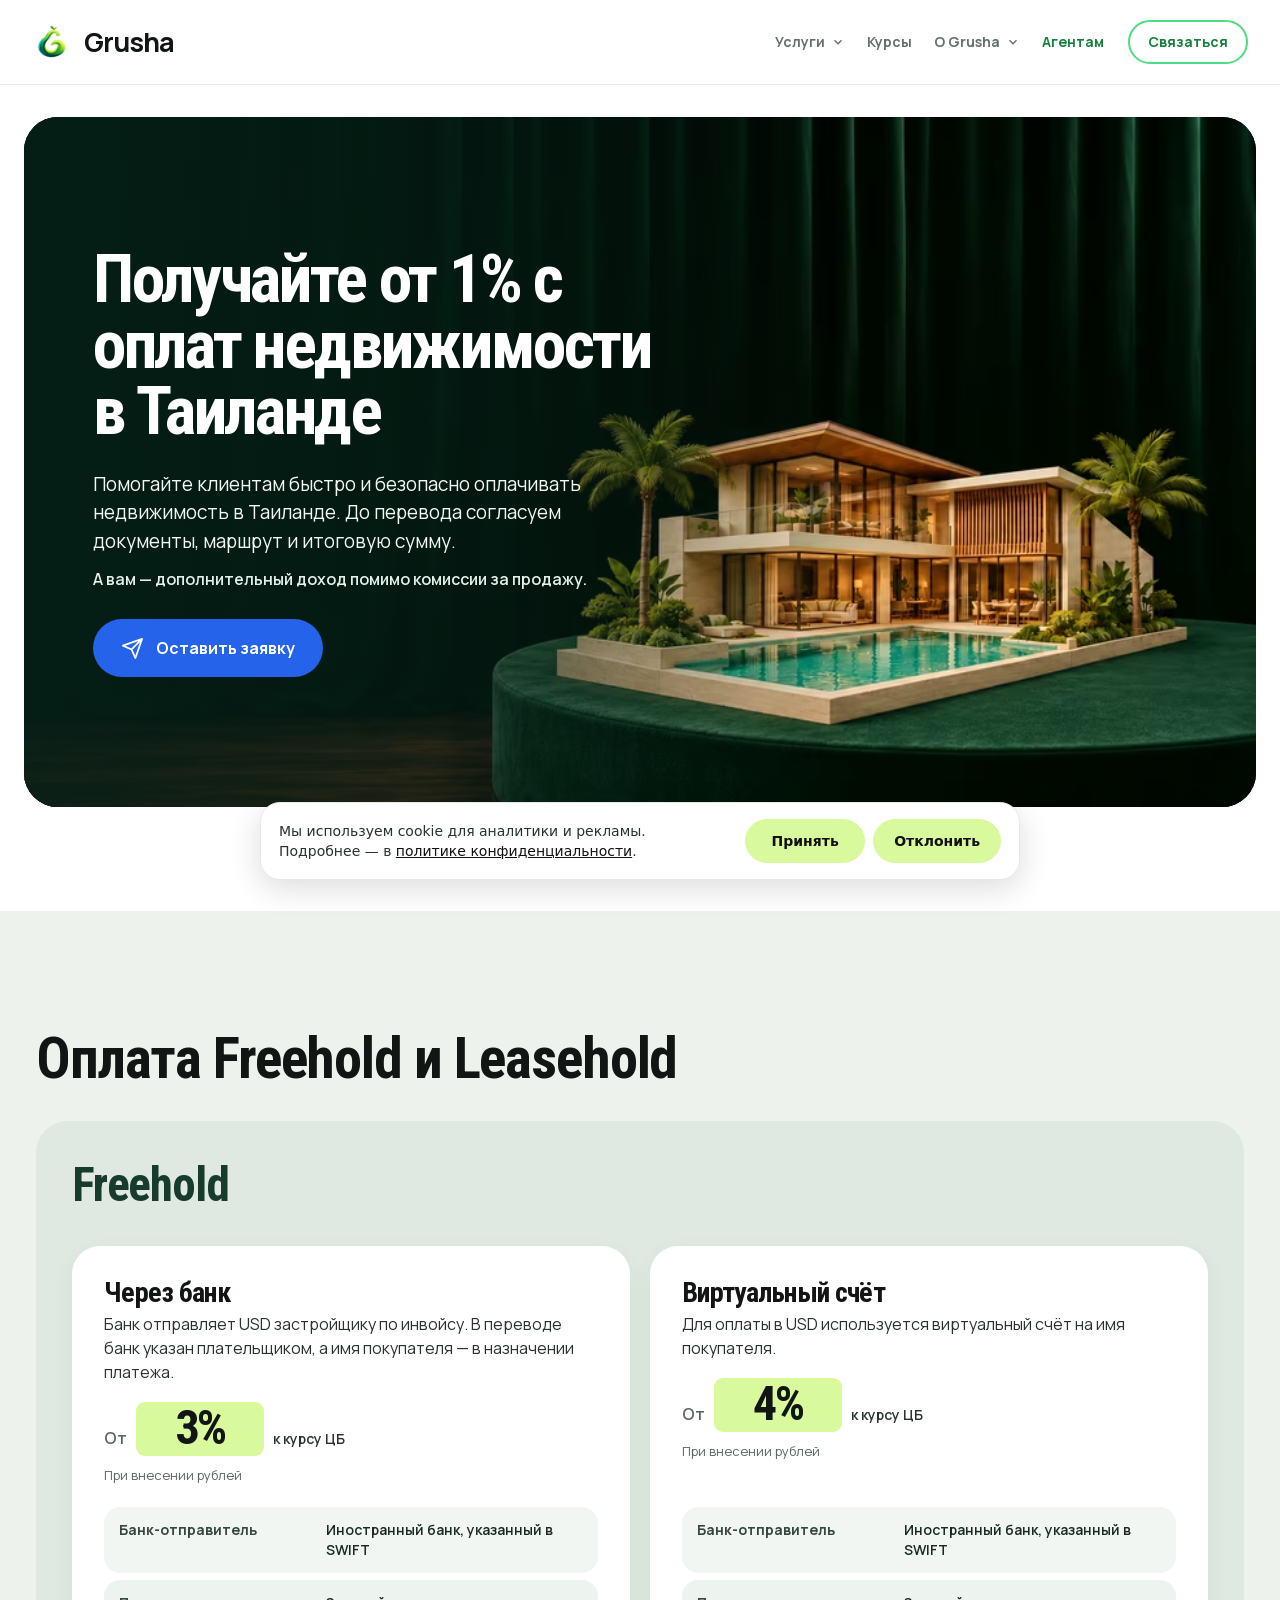
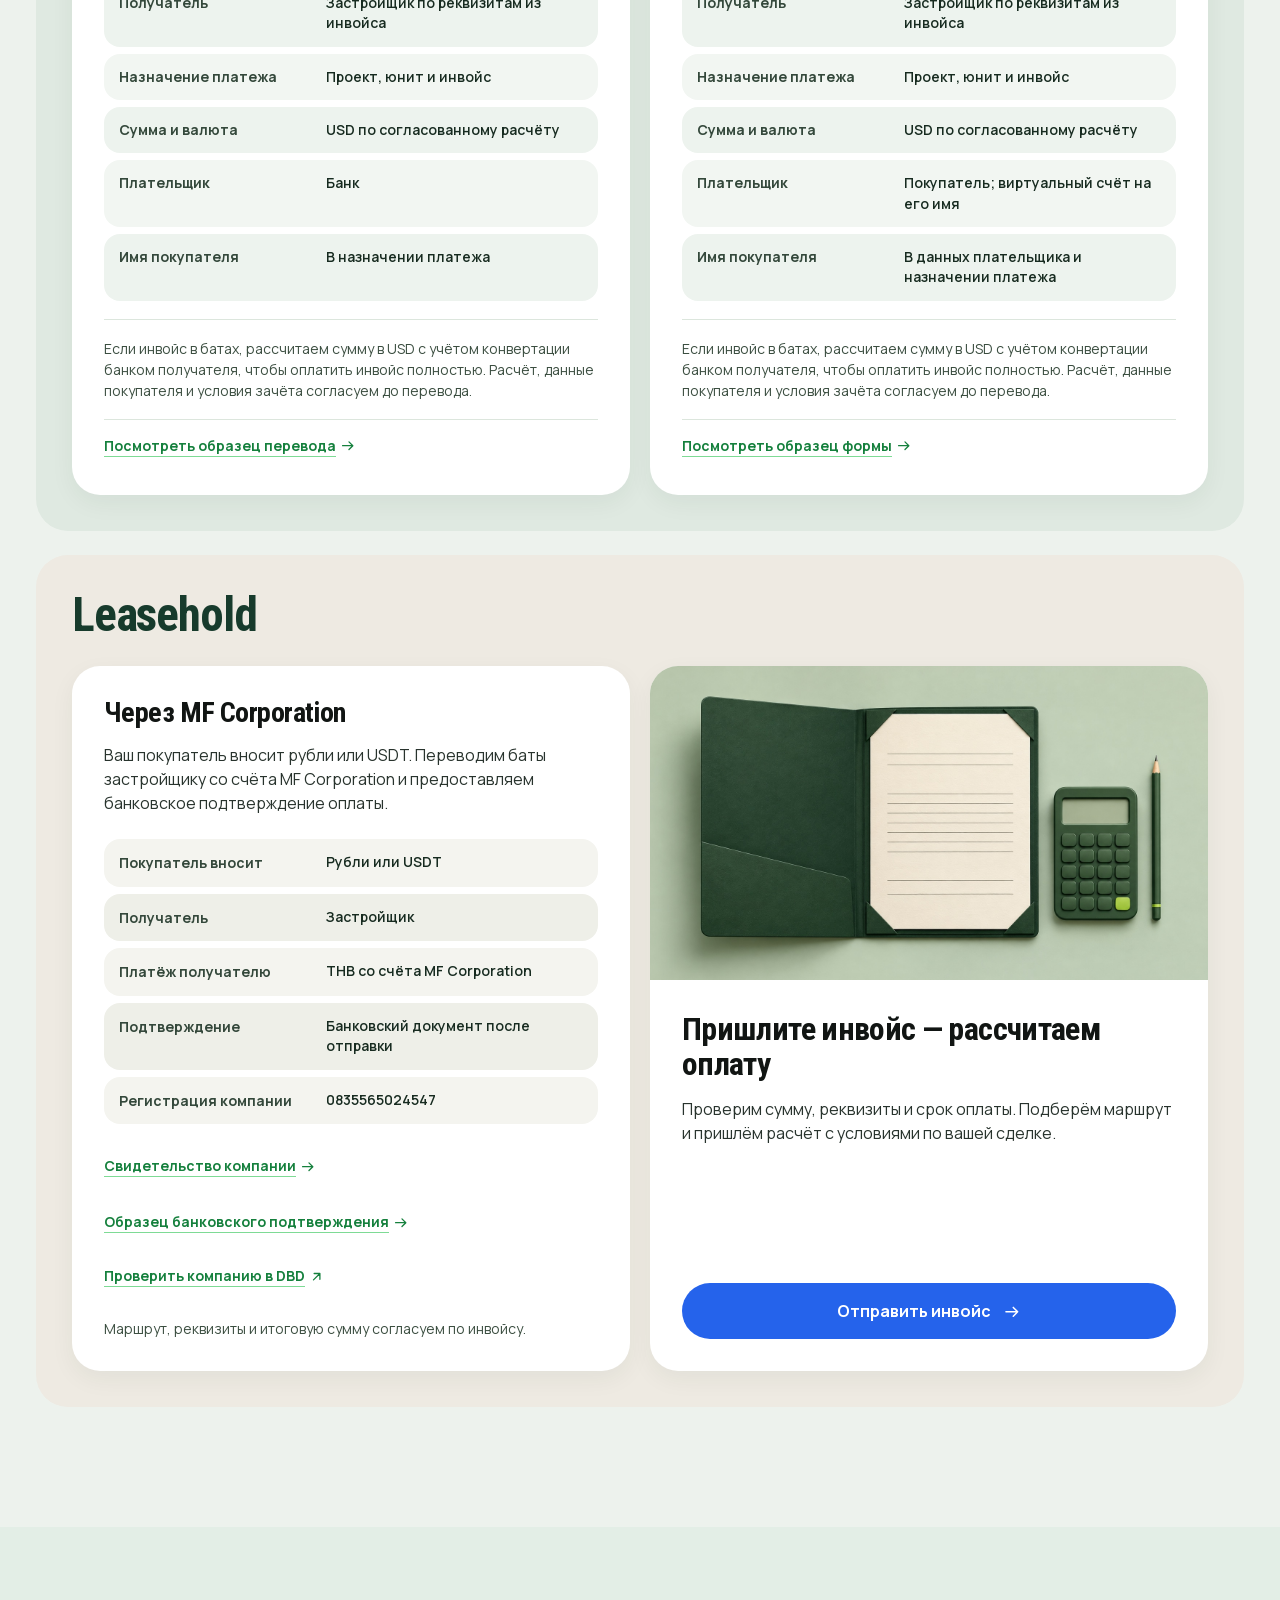
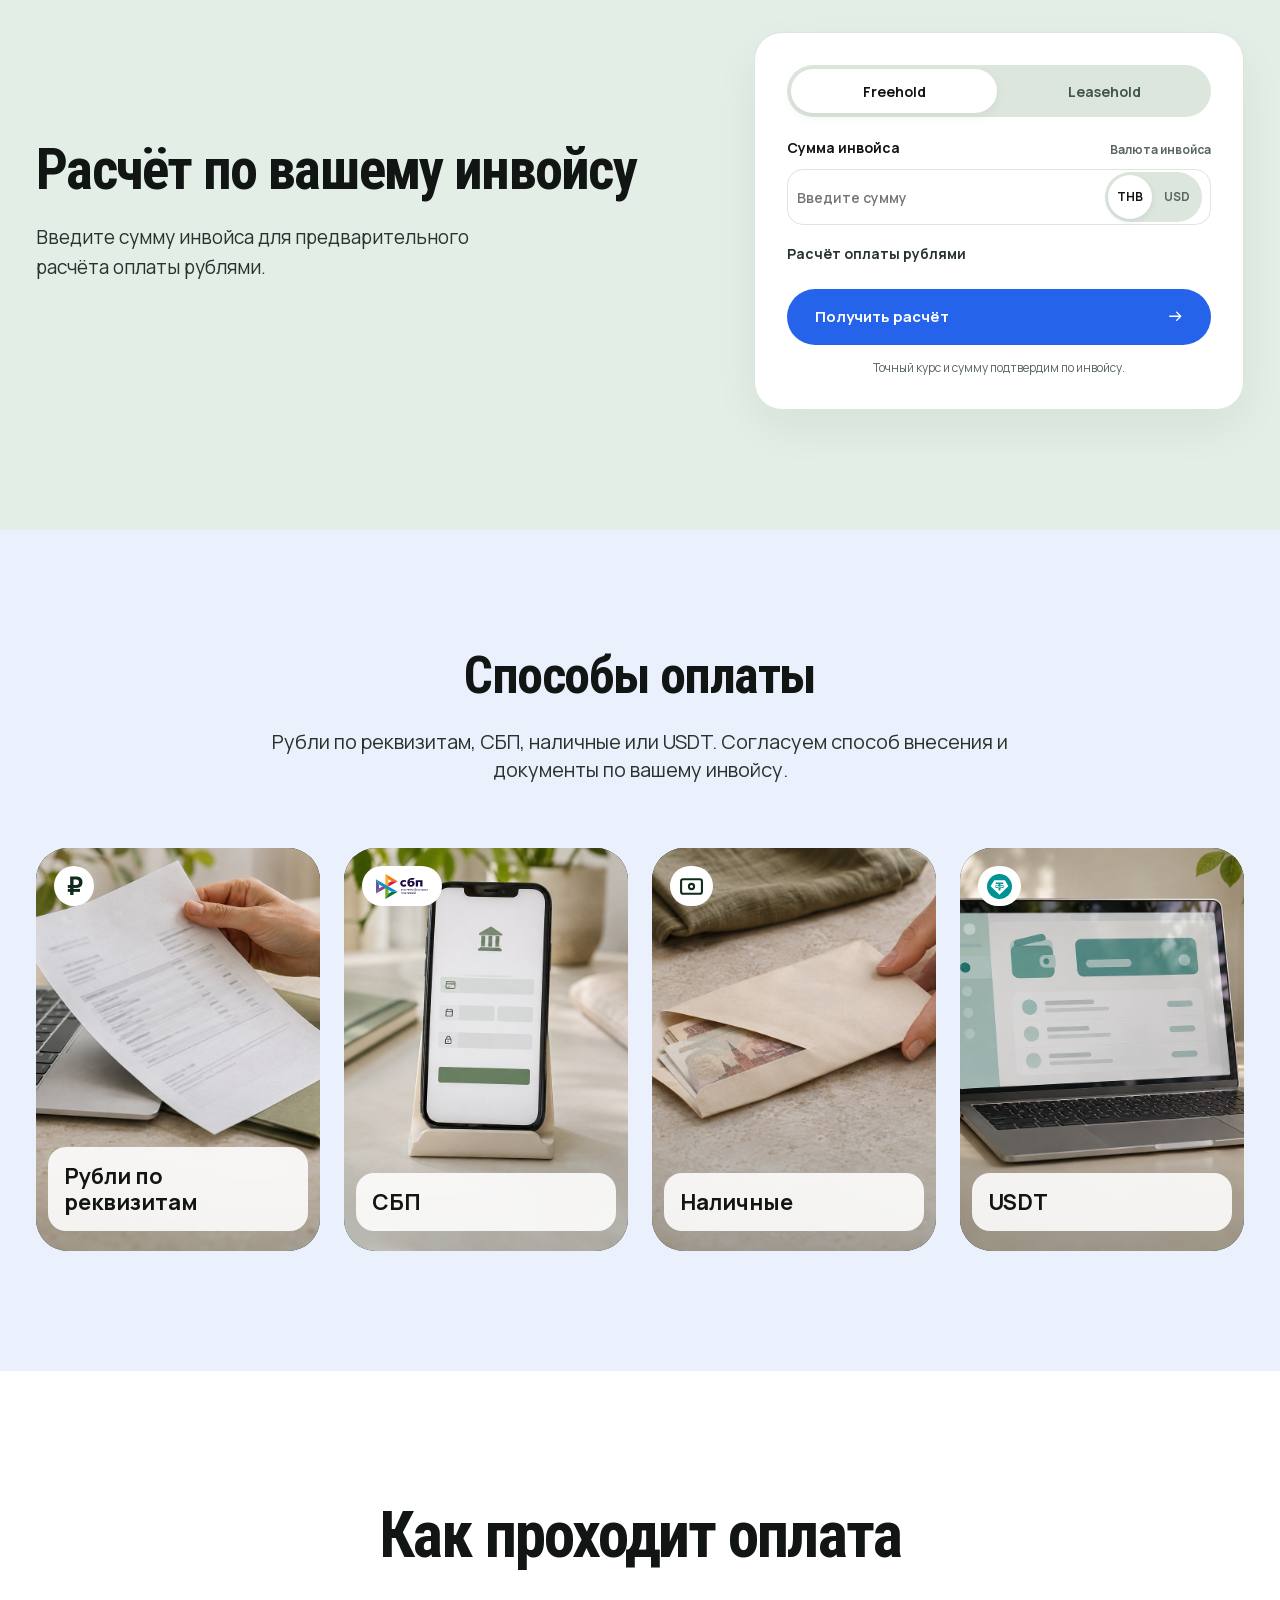
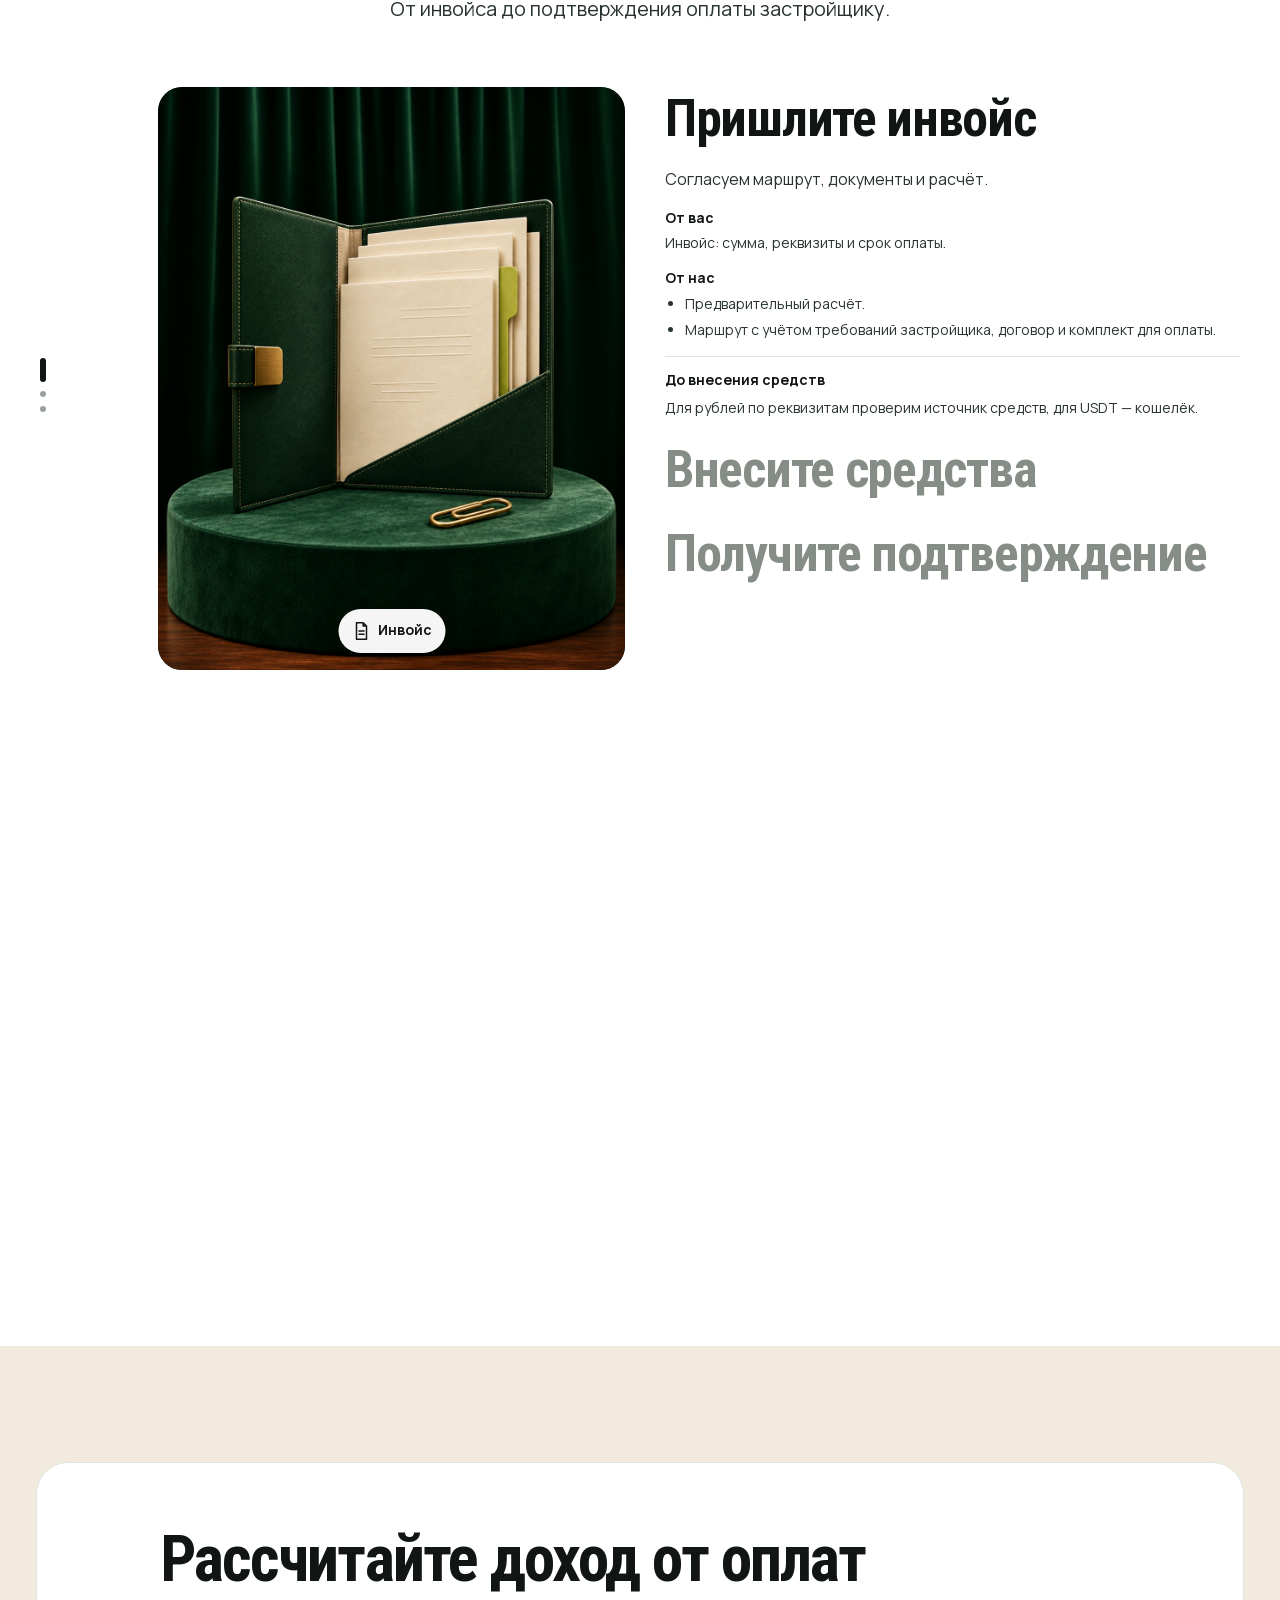
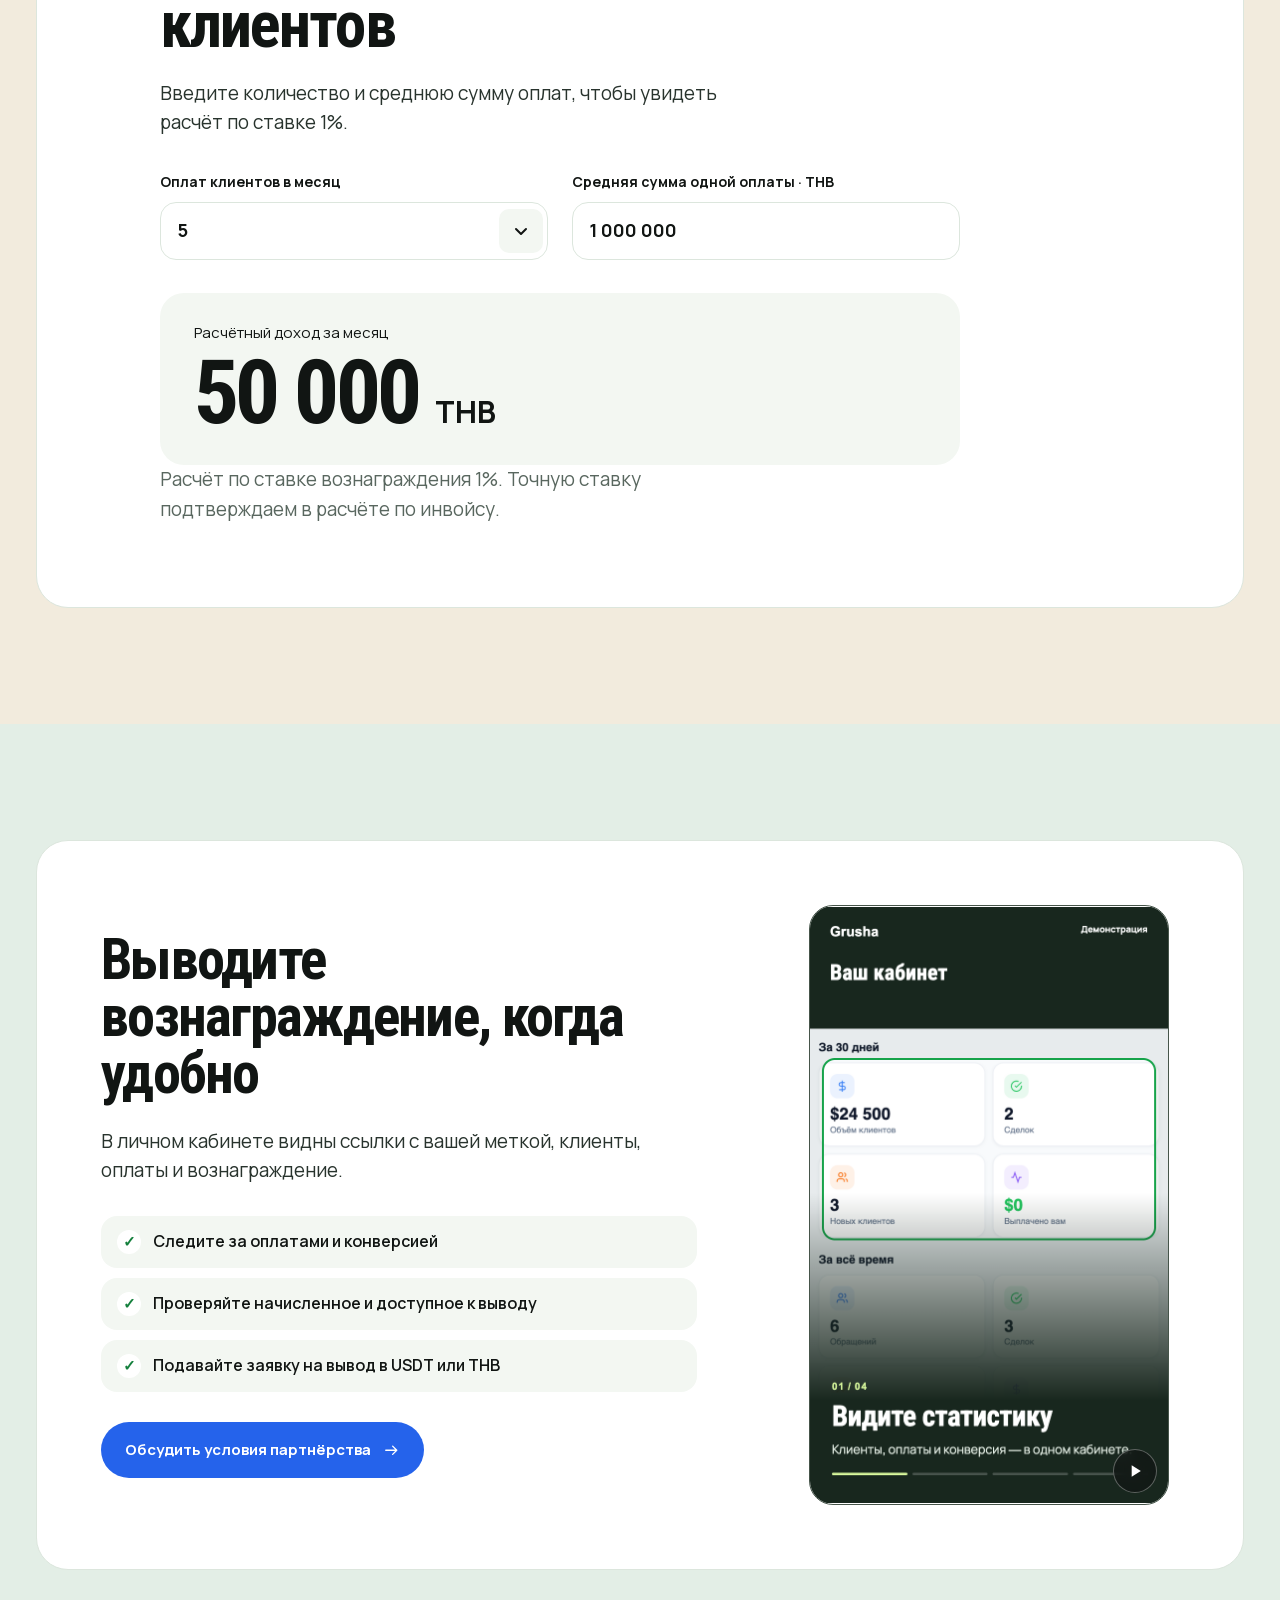
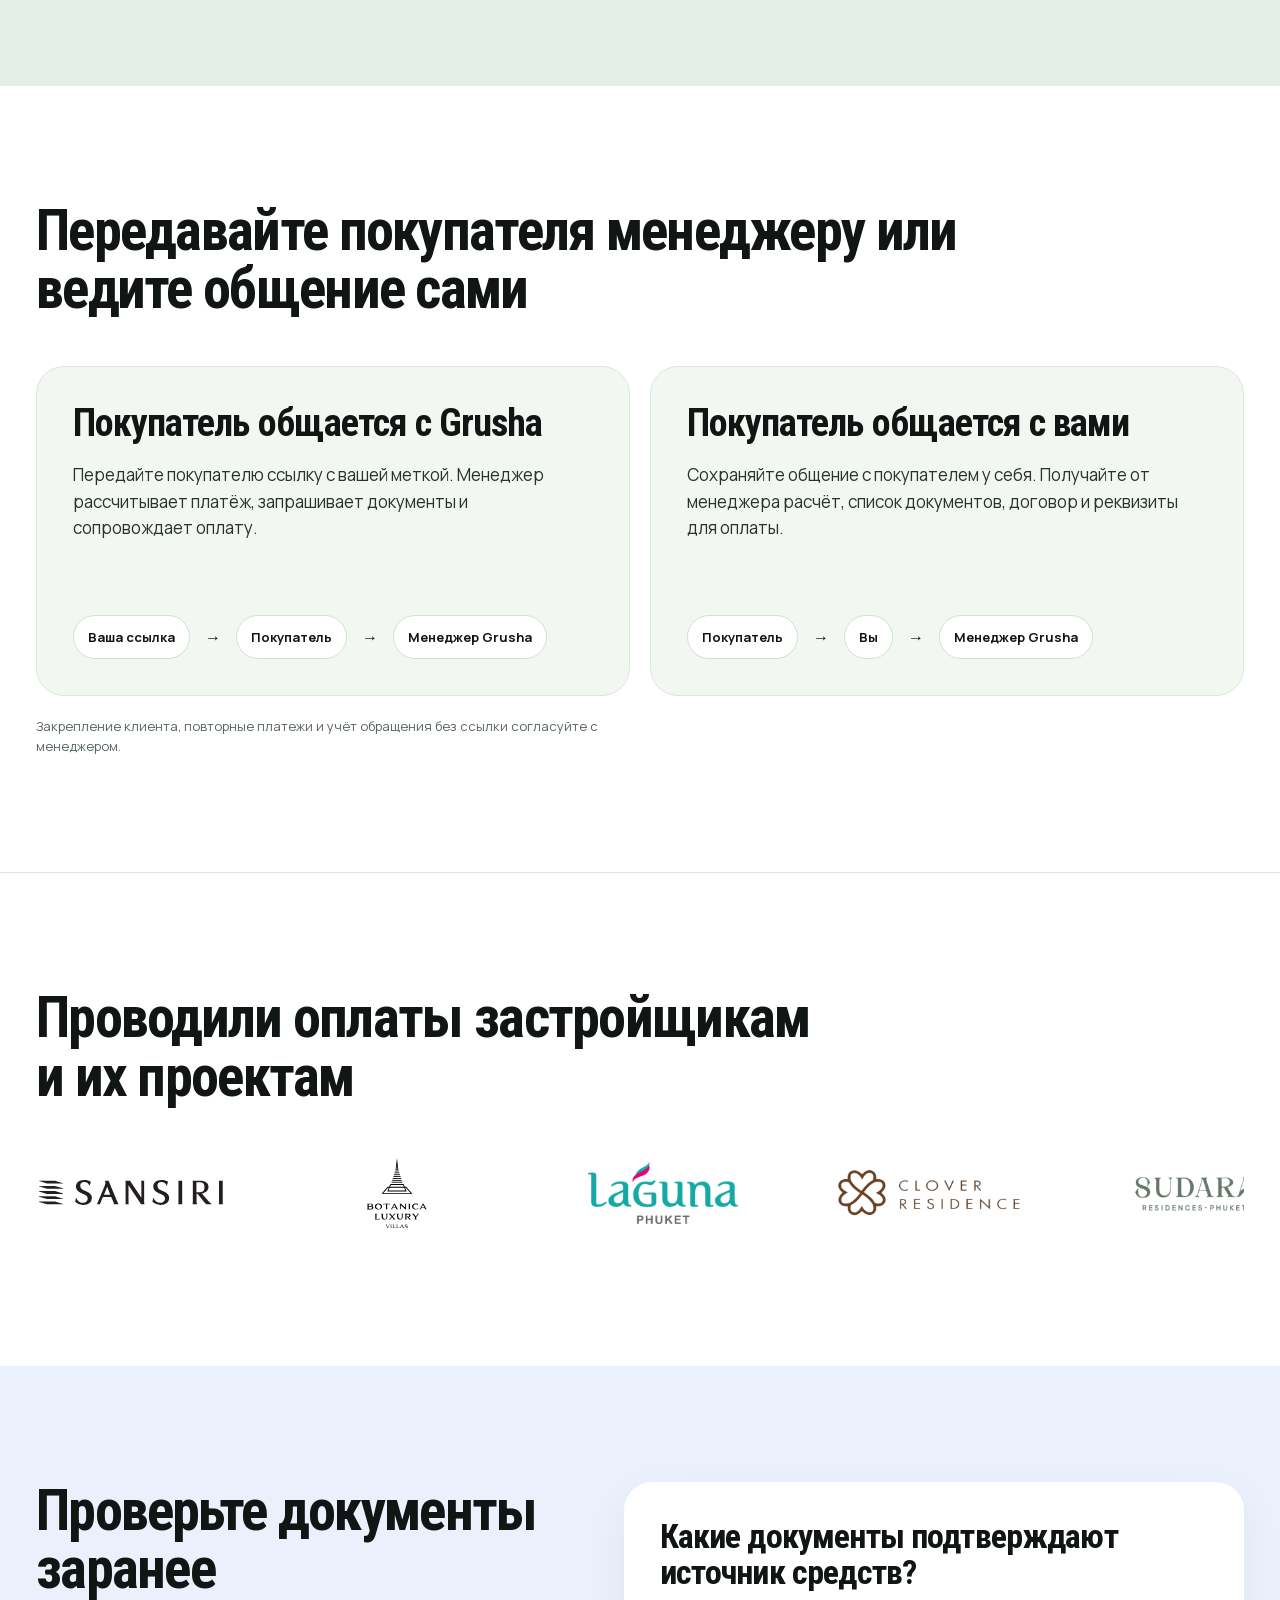
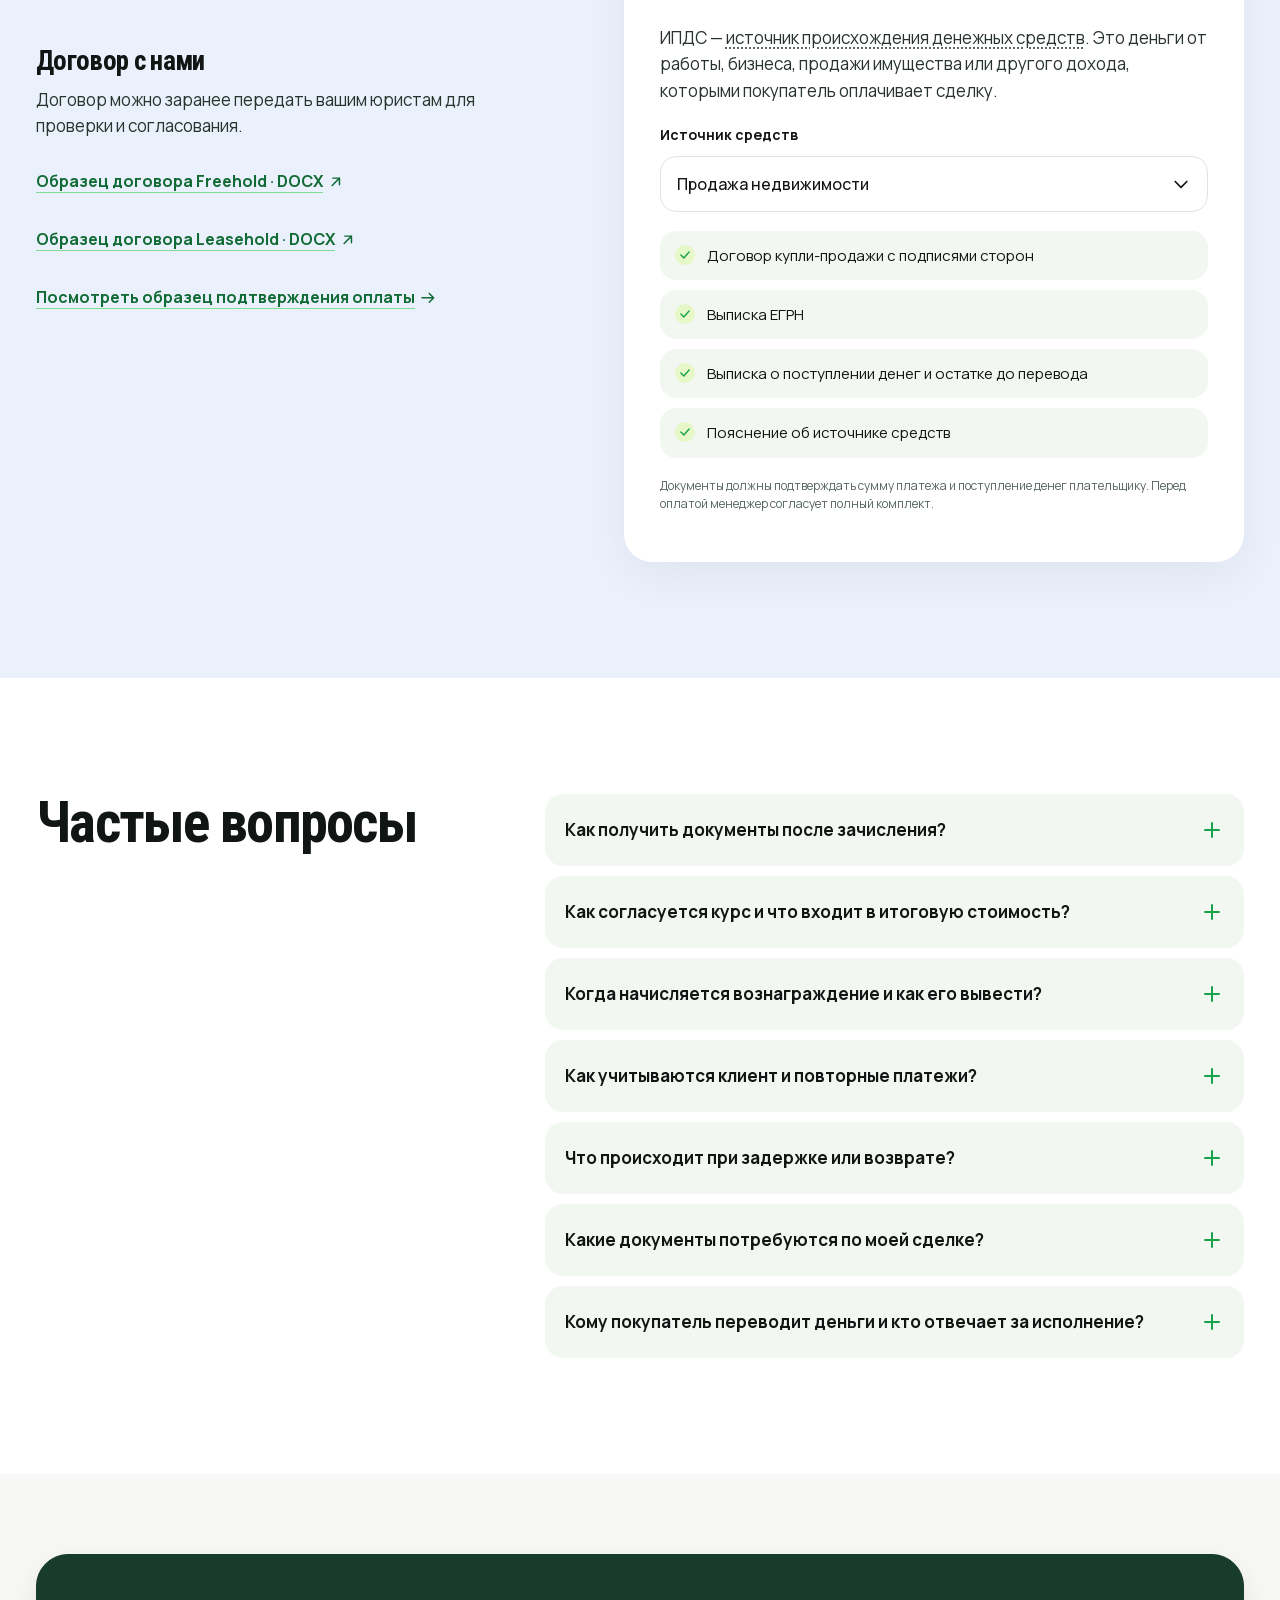
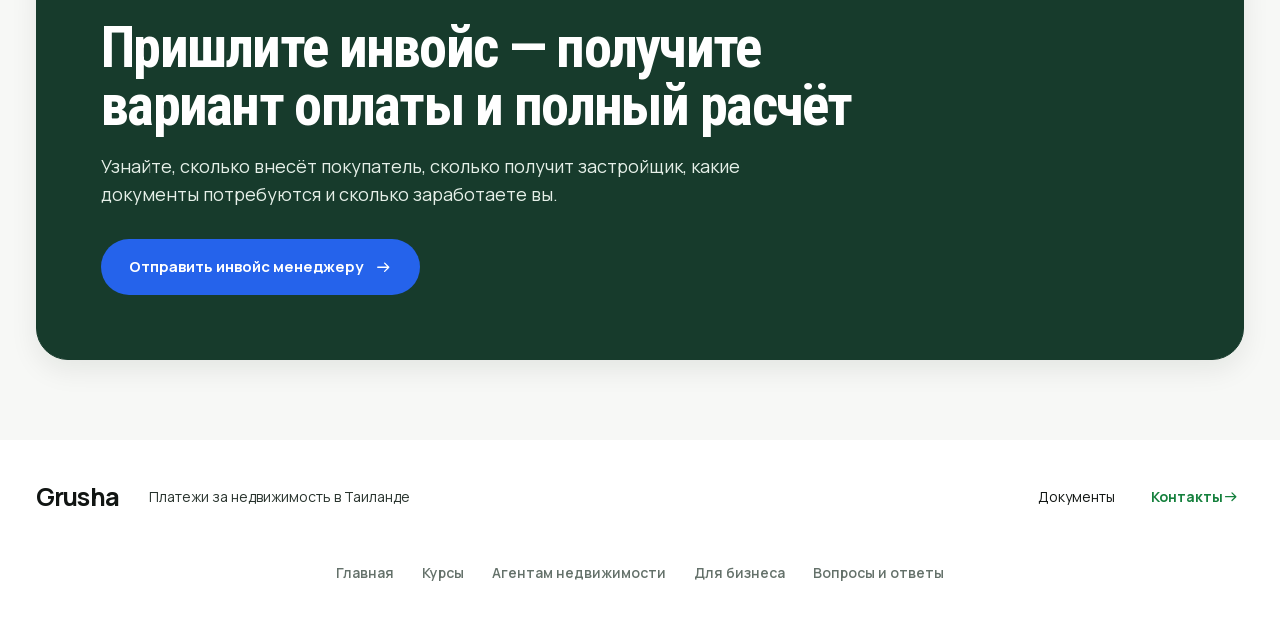
==== commit bd52aced: "Preserve current UTM tags across shared page navigation" ====
--- a/agents/index.html
+++ b/agents/index.html
@@ -20,7 +20,7 @@
 <link href="assets/grushalogo-home.webp" rel="icon" type="image/webp"/>
 <link href="styles.css?v=agents-a11y-58" rel="stylesheet"/>
 <script defer="" src="app.js?v=agents-bank-rate-3-20261116"></script><script defer src="/assets/js/cookie-consent.js"></script><script defer src="/assets/js/agents-analytics.js?v=agents-analytics-1"></script>
-<link href="/assets/shared/navigation.css?v=nav-mobile-right-58" rel="stylesheet"/><script defer="" src="/assets/shared/navigation.js?v=nav-focus-58"></script><link rel="canonical" href="https://grusha.space/agents/"/>
+<link href="/assets/shared/navigation.css?v=nav-mobile-right-58" rel="stylesheet"/><script defer="" src="/assets/shared/navigation.js?v=nav-utm-59"></script><link rel="canonical" href="https://grusha.space/agents/"/>
 <meta property="og:type" content="website"/>
 <meta property="og:url" content="https://grusha.space/agents/"/>
 <meta property="og:title" content="Оплата недвижимости для клиентов агентств — Grusha"/>
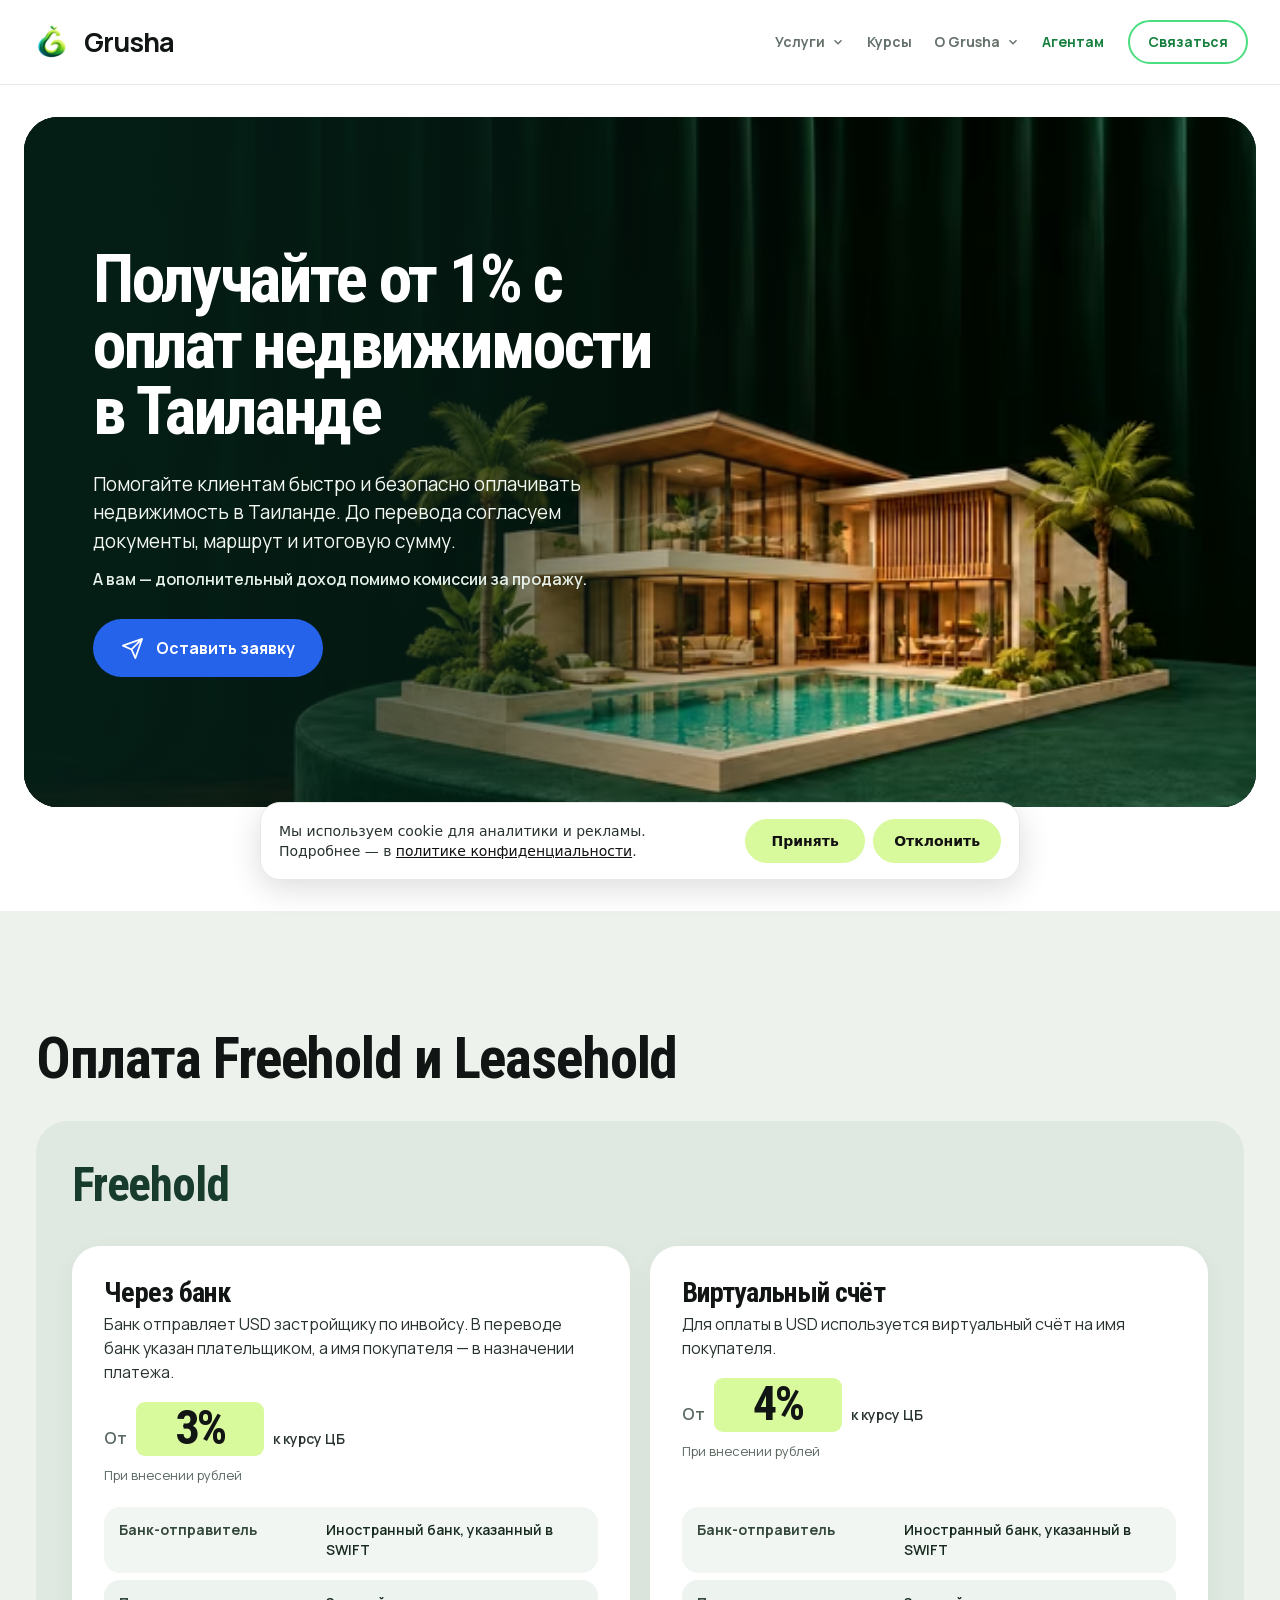
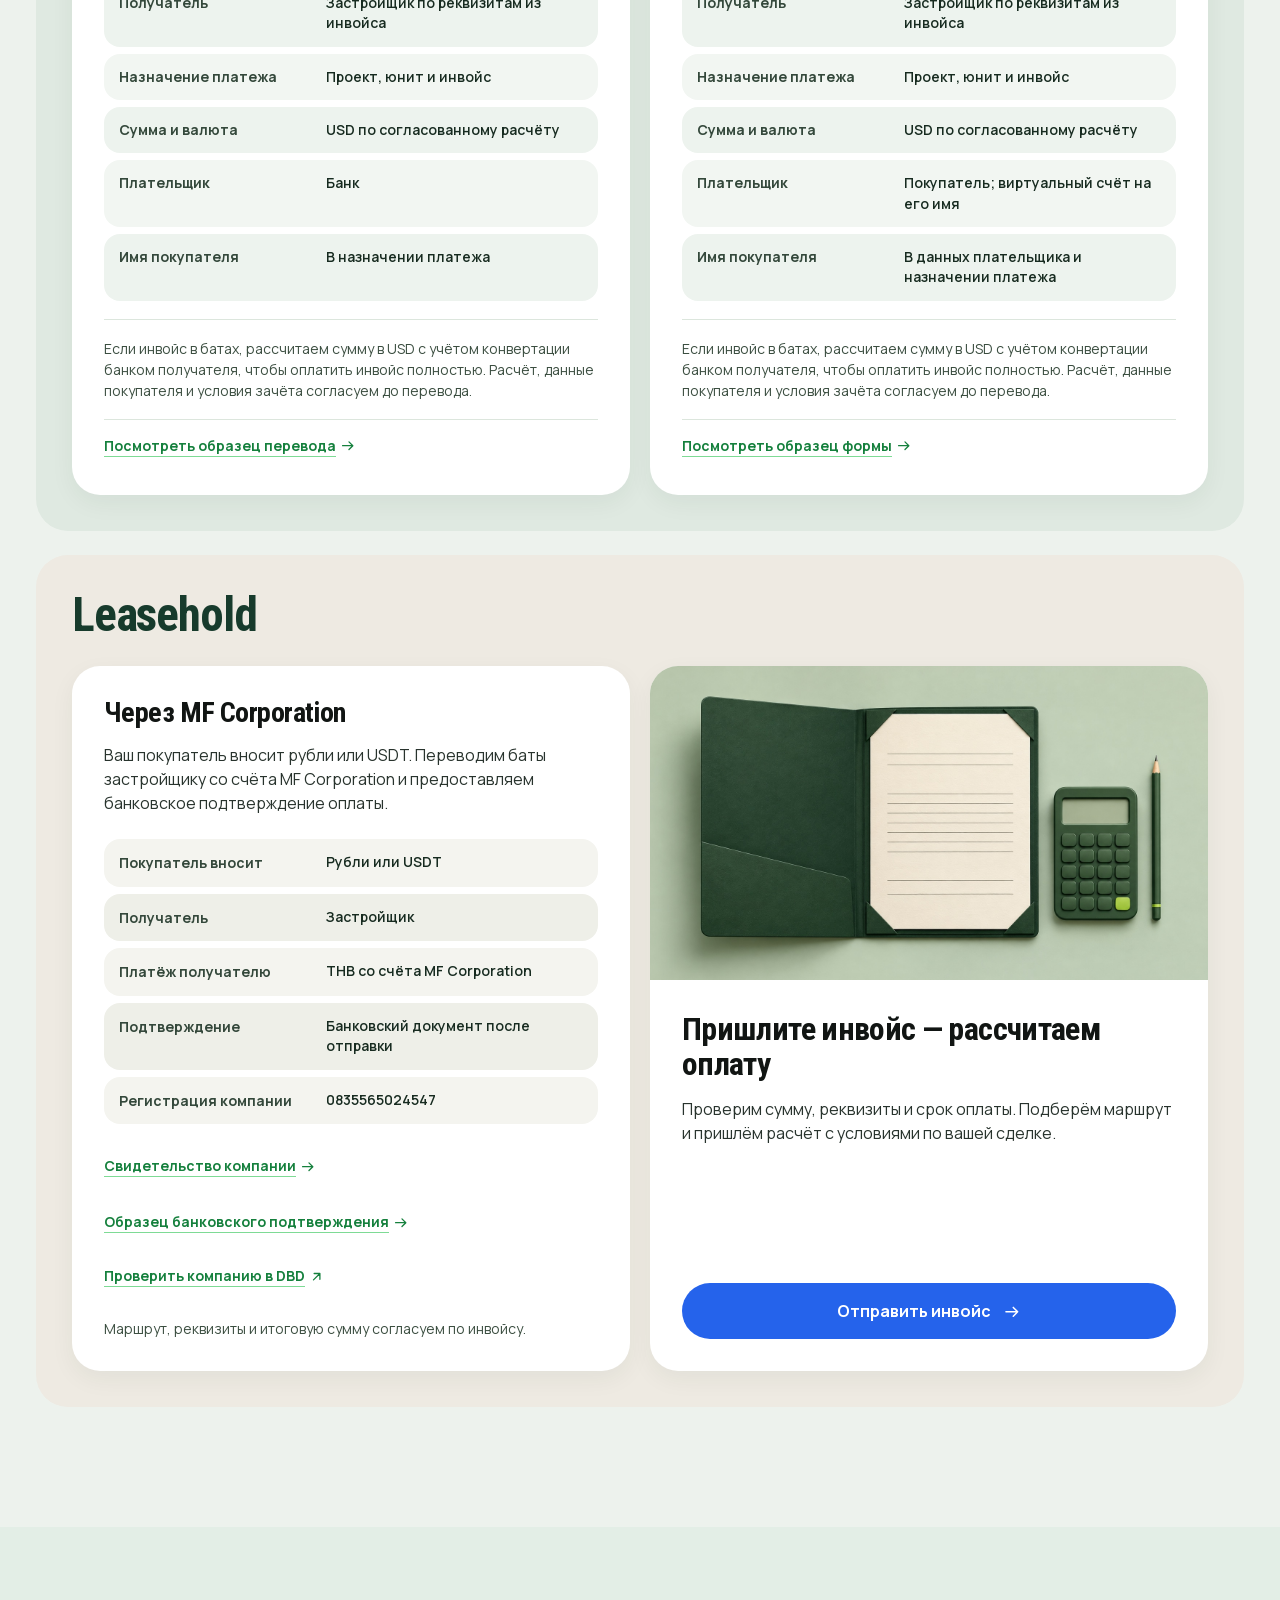
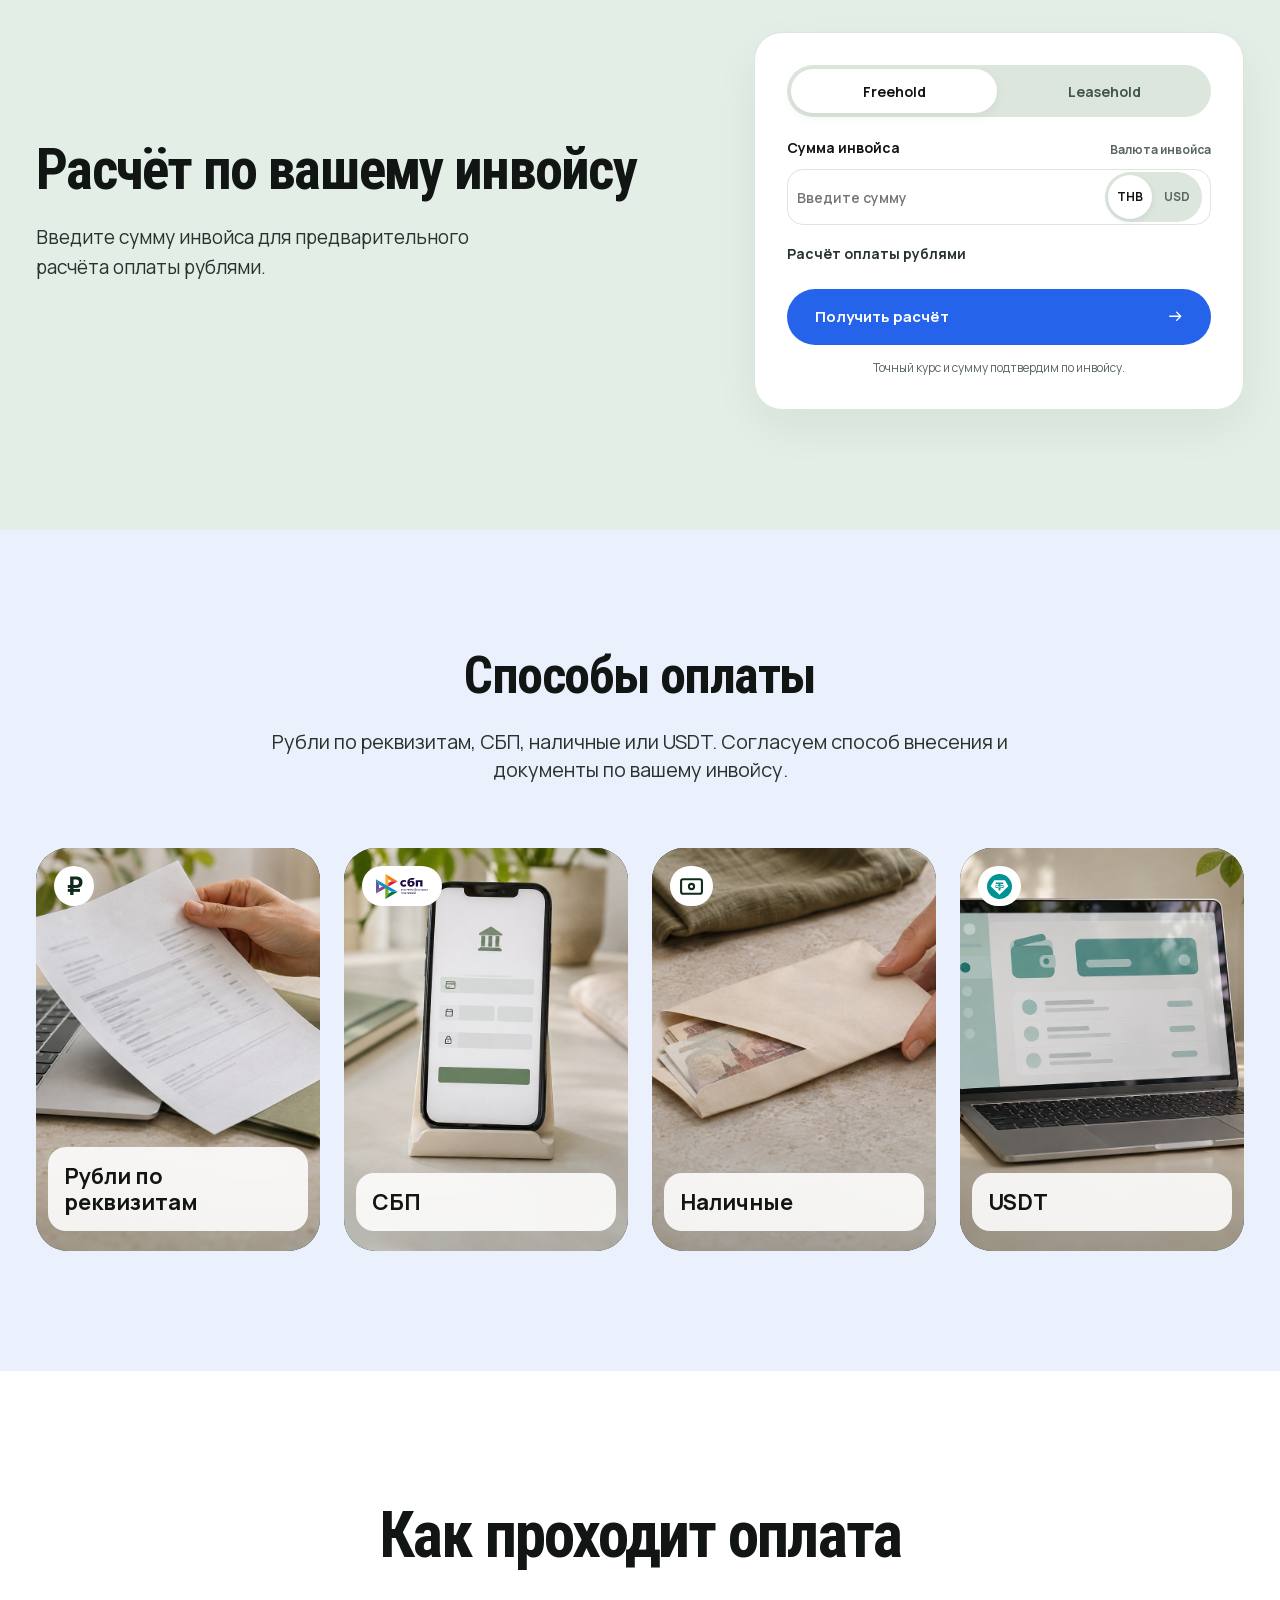
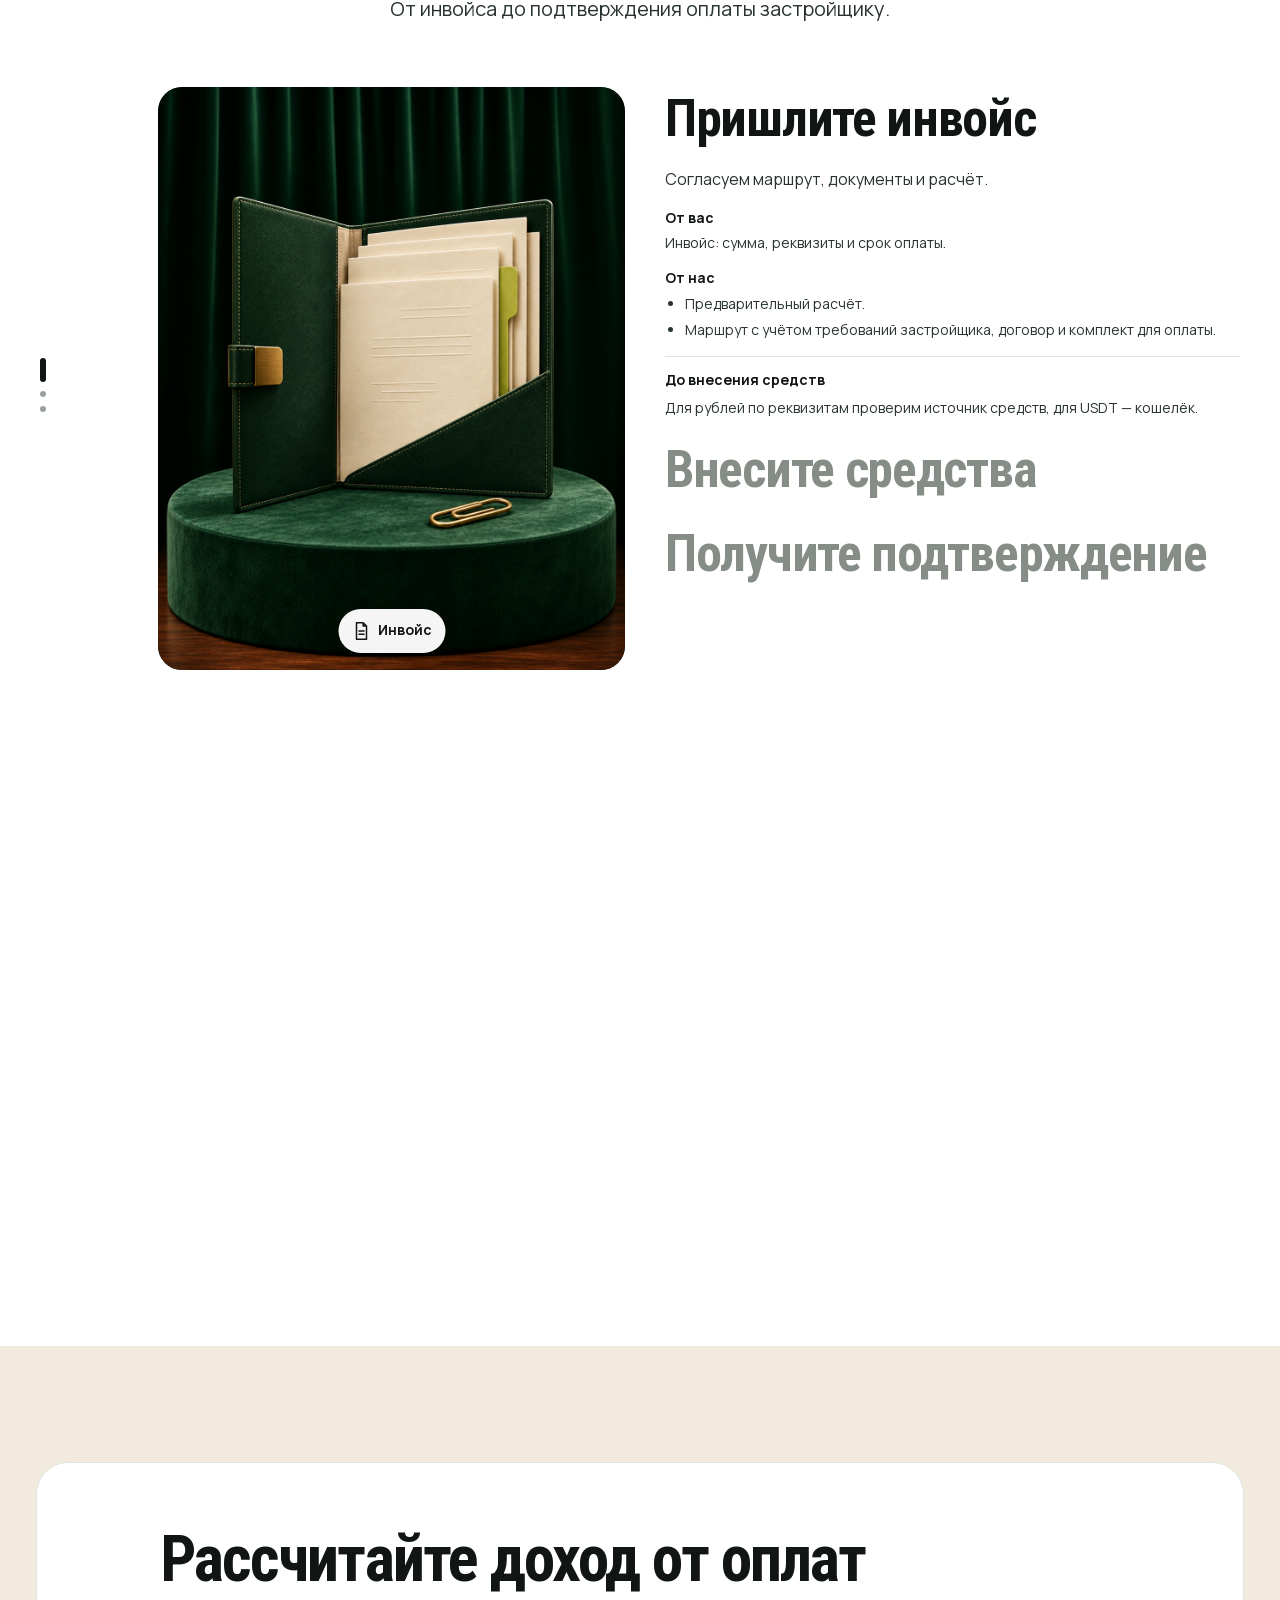
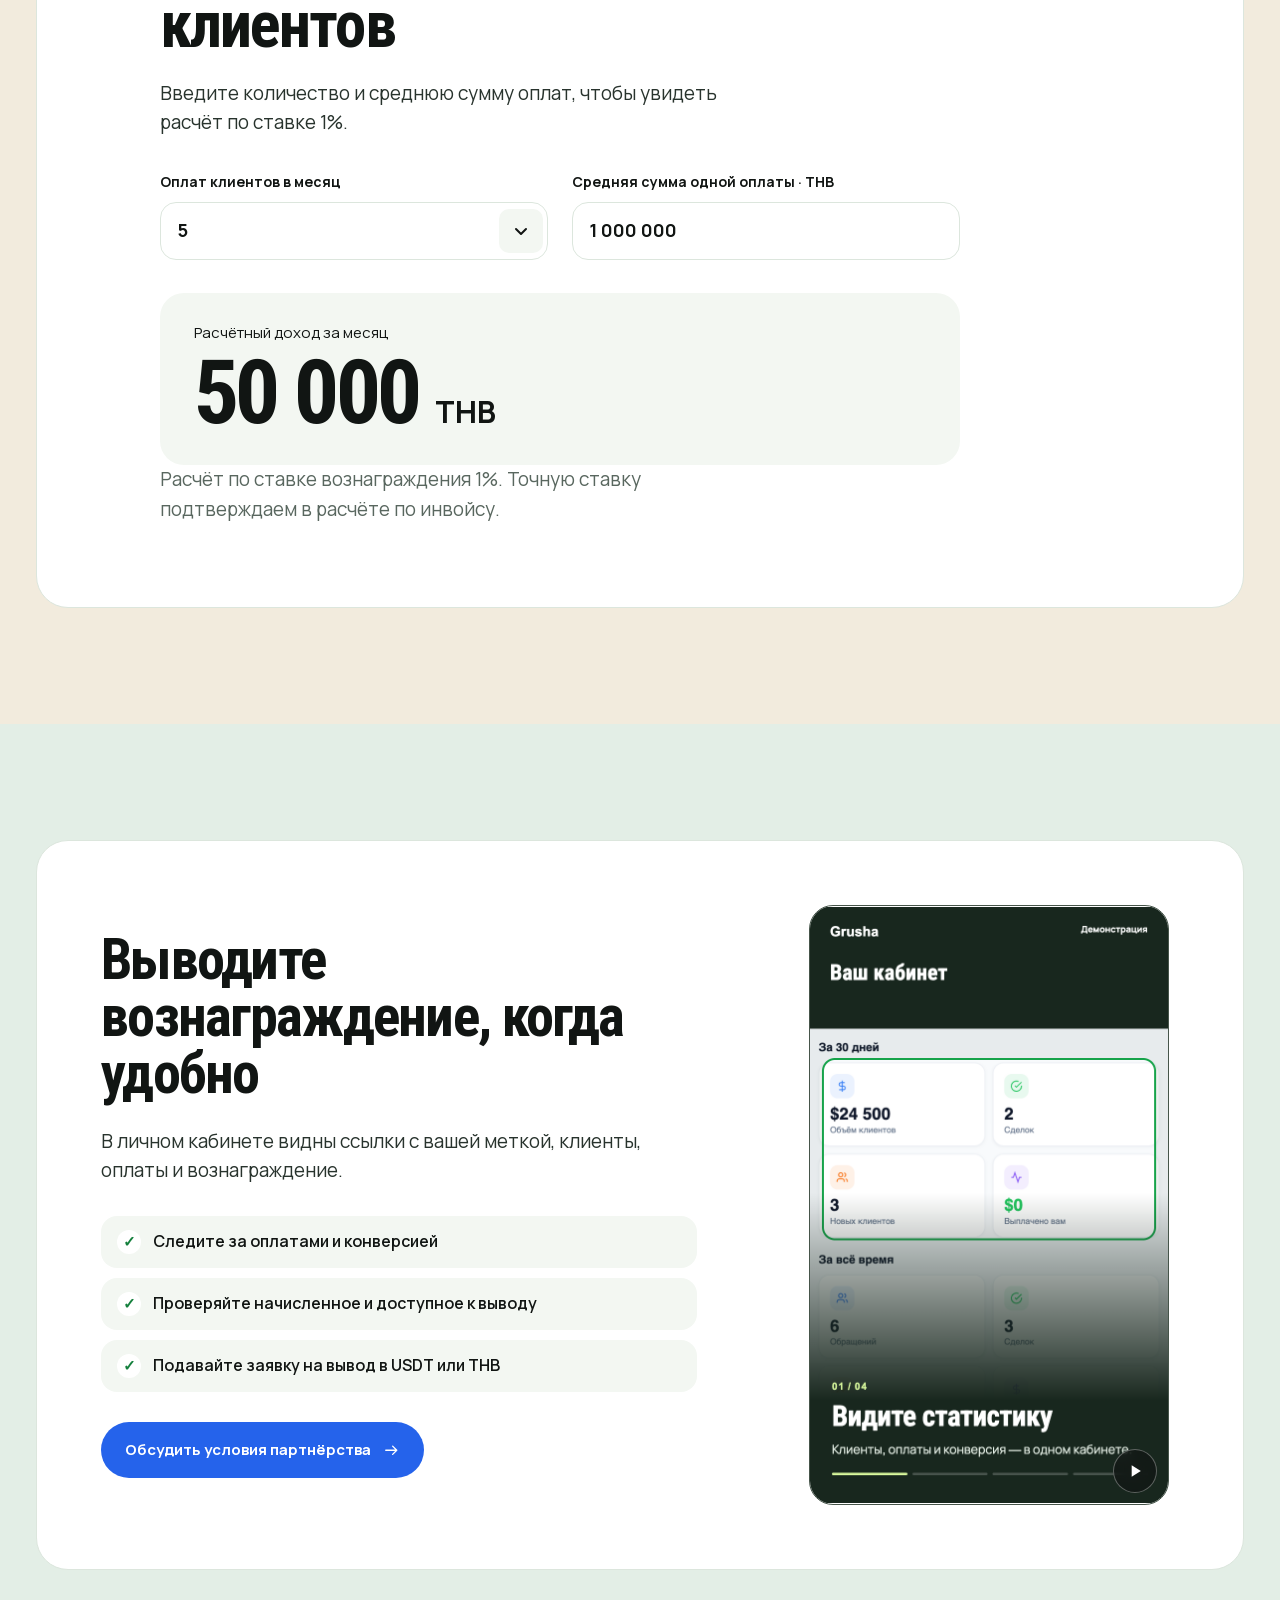
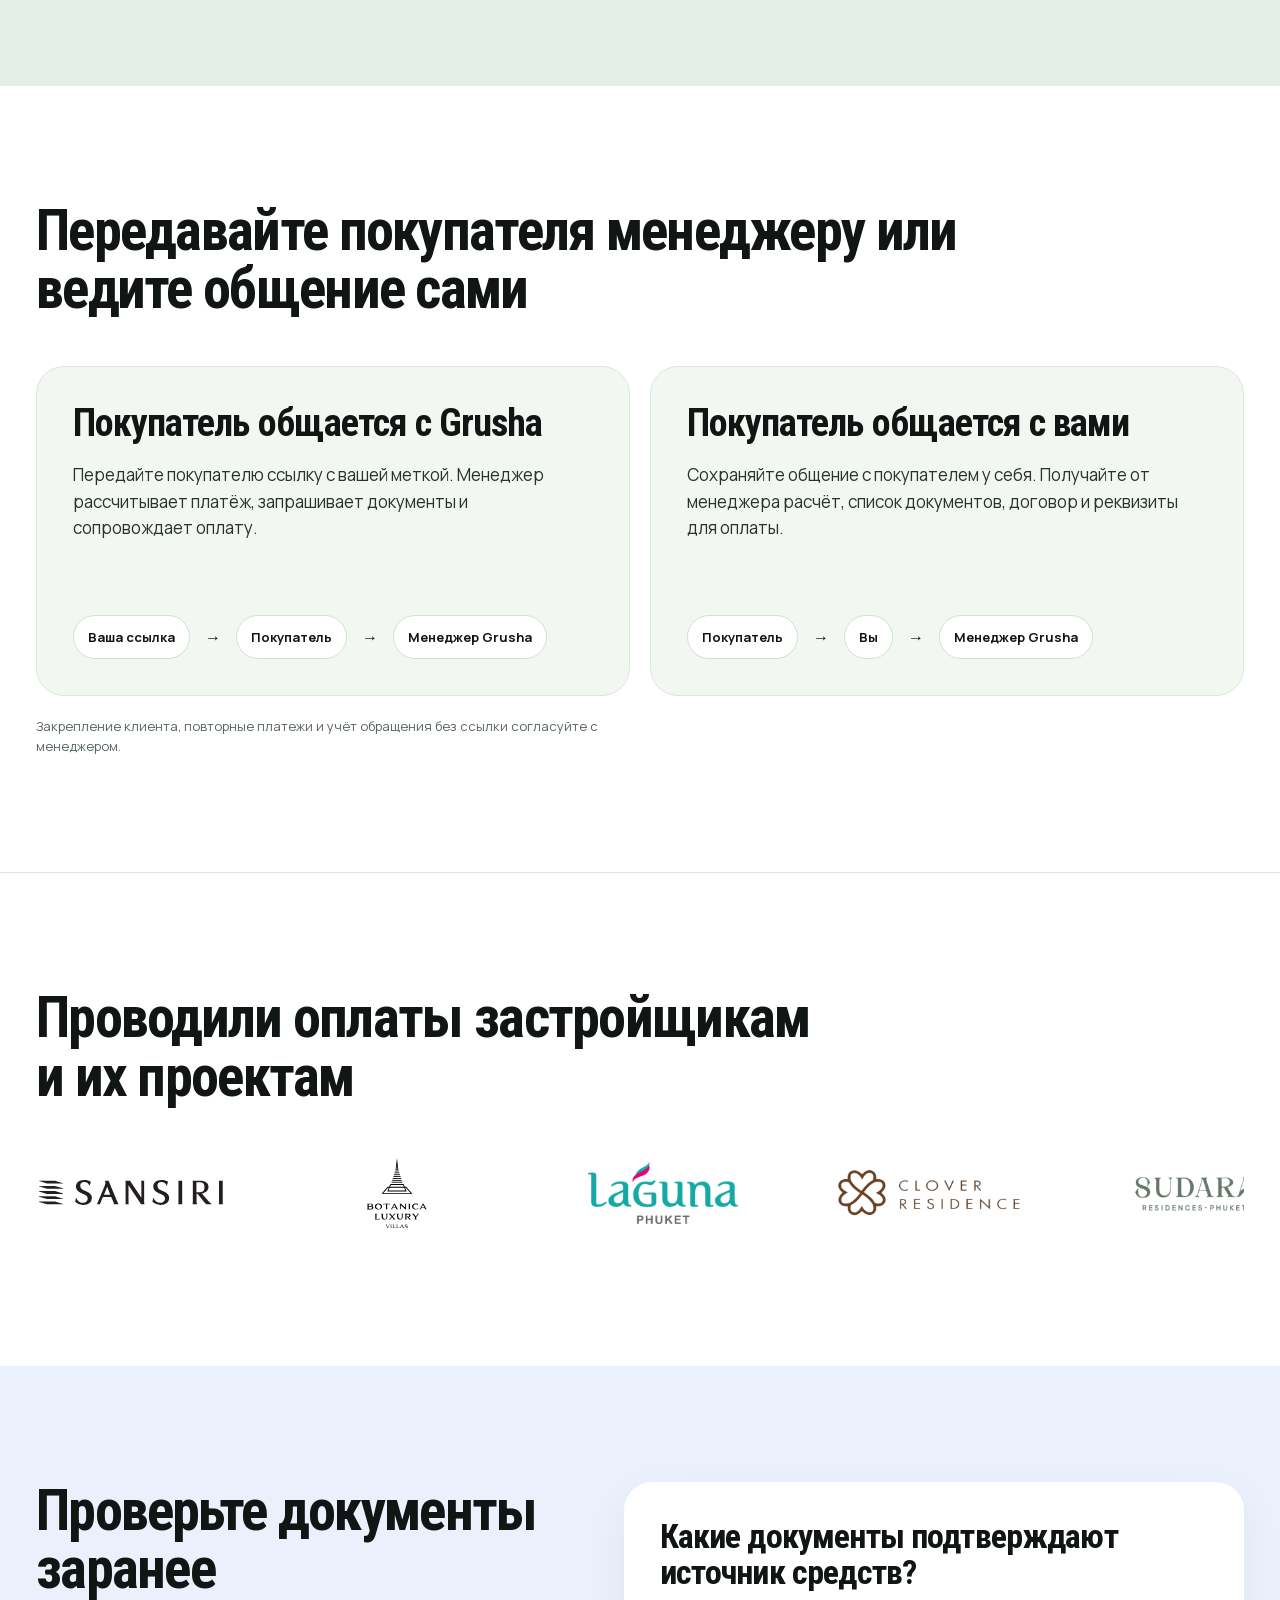
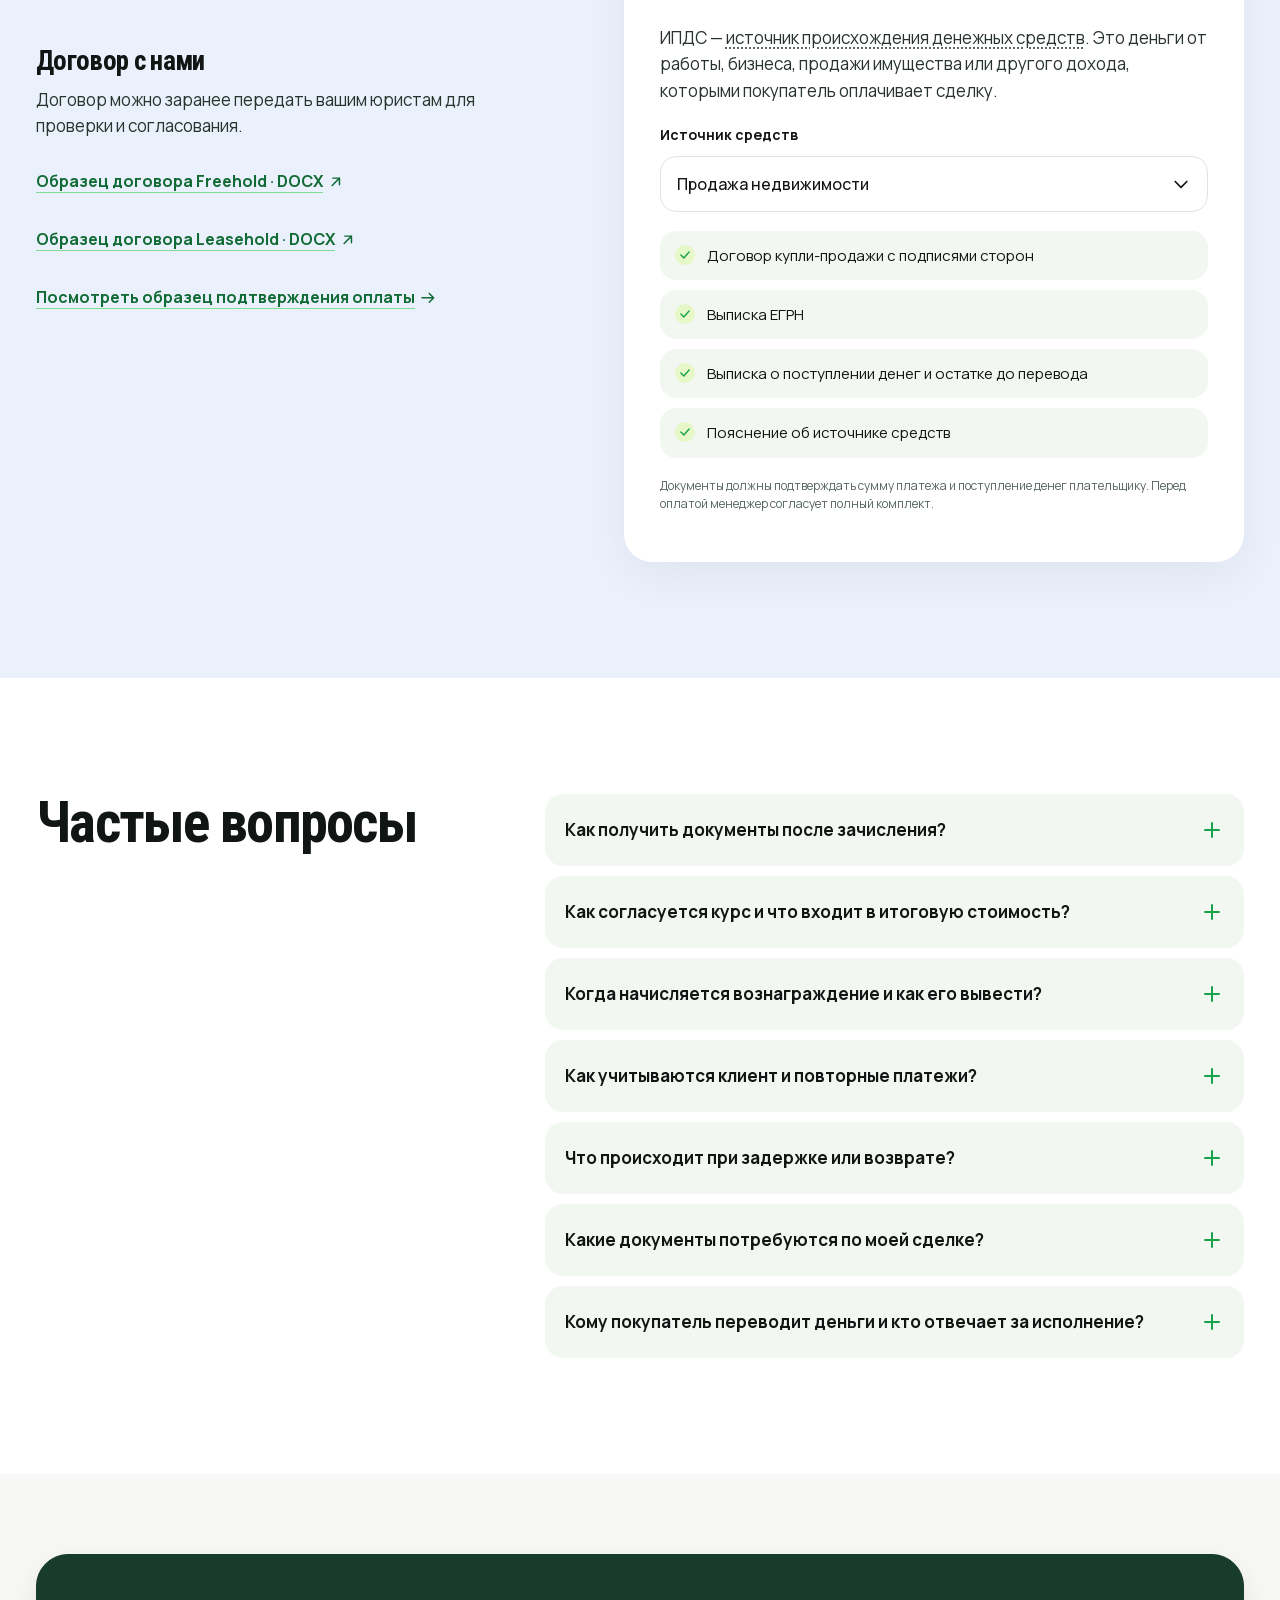
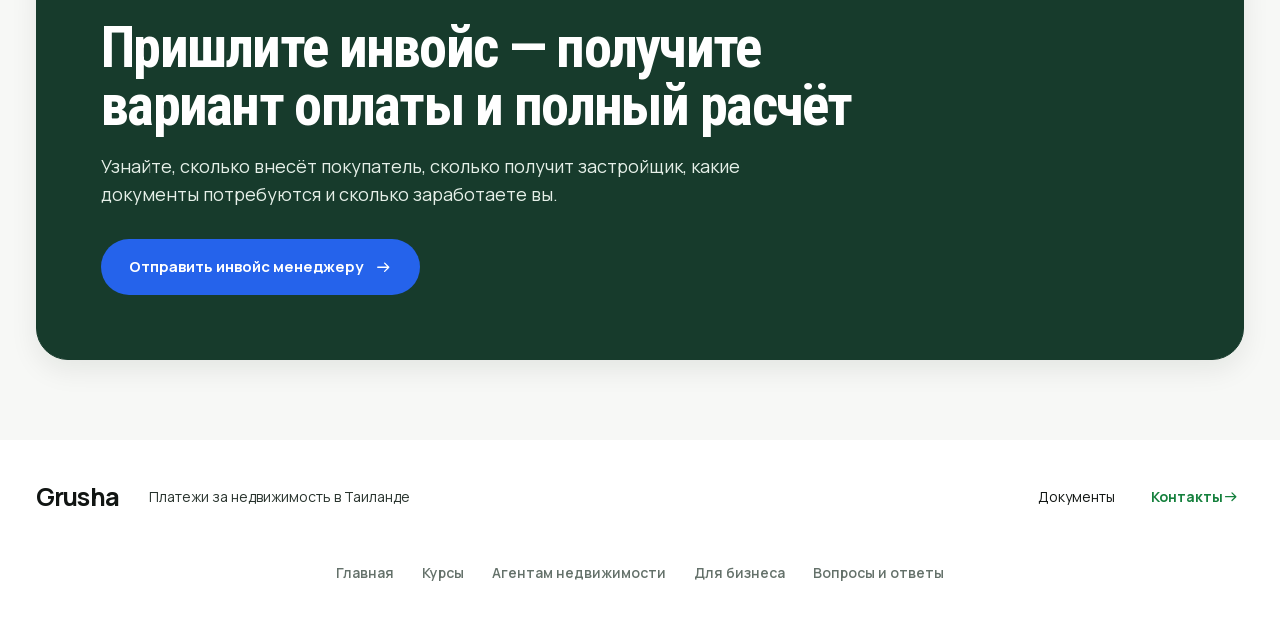
==== commit 38bea301: "Preserve UTM attribution before first measurement on internal navigation" ====
--- a/agents/index.html
+++ b/agents/index.html
@@ -20,7 +20,7 @@
 <link href="assets/grushalogo-home.webp" rel="icon" type="image/webp"/>
 <link href="styles.css?v=agents-a11y-58" rel="stylesheet"/>
 <script defer="" src="app.js?v=agents-bank-rate-3-20261116"></script><script defer src="/assets/js/cookie-consent.js"></script><script defer src="/assets/js/agents-analytics.js?v=agents-analytics-1"></script>
-<link href="/assets/shared/navigation.css?v=nav-mobile-right-58" rel="stylesheet"/><script defer="" src="/assets/shared/navigation.js?v=nav-utm-59"></script><link rel="canonical" href="https://grusha.space/agents/"/>
+<link href="/assets/shared/navigation.css?v=nav-mobile-right-58" rel="stylesheet"/><script defer="" src="/assets/shared/navigation.js?v=nav-utm-ref-60"></script><link rel="canonical" href="https://grusha.space/agents/"/>
 <meta property="og:type" content="website"/>
 <meta property="og:url" content="https://grusha.space/agents/"/>
 <meta property="og:title" content="Оплата недвижимости для клиентов агентств — Grusha"/>
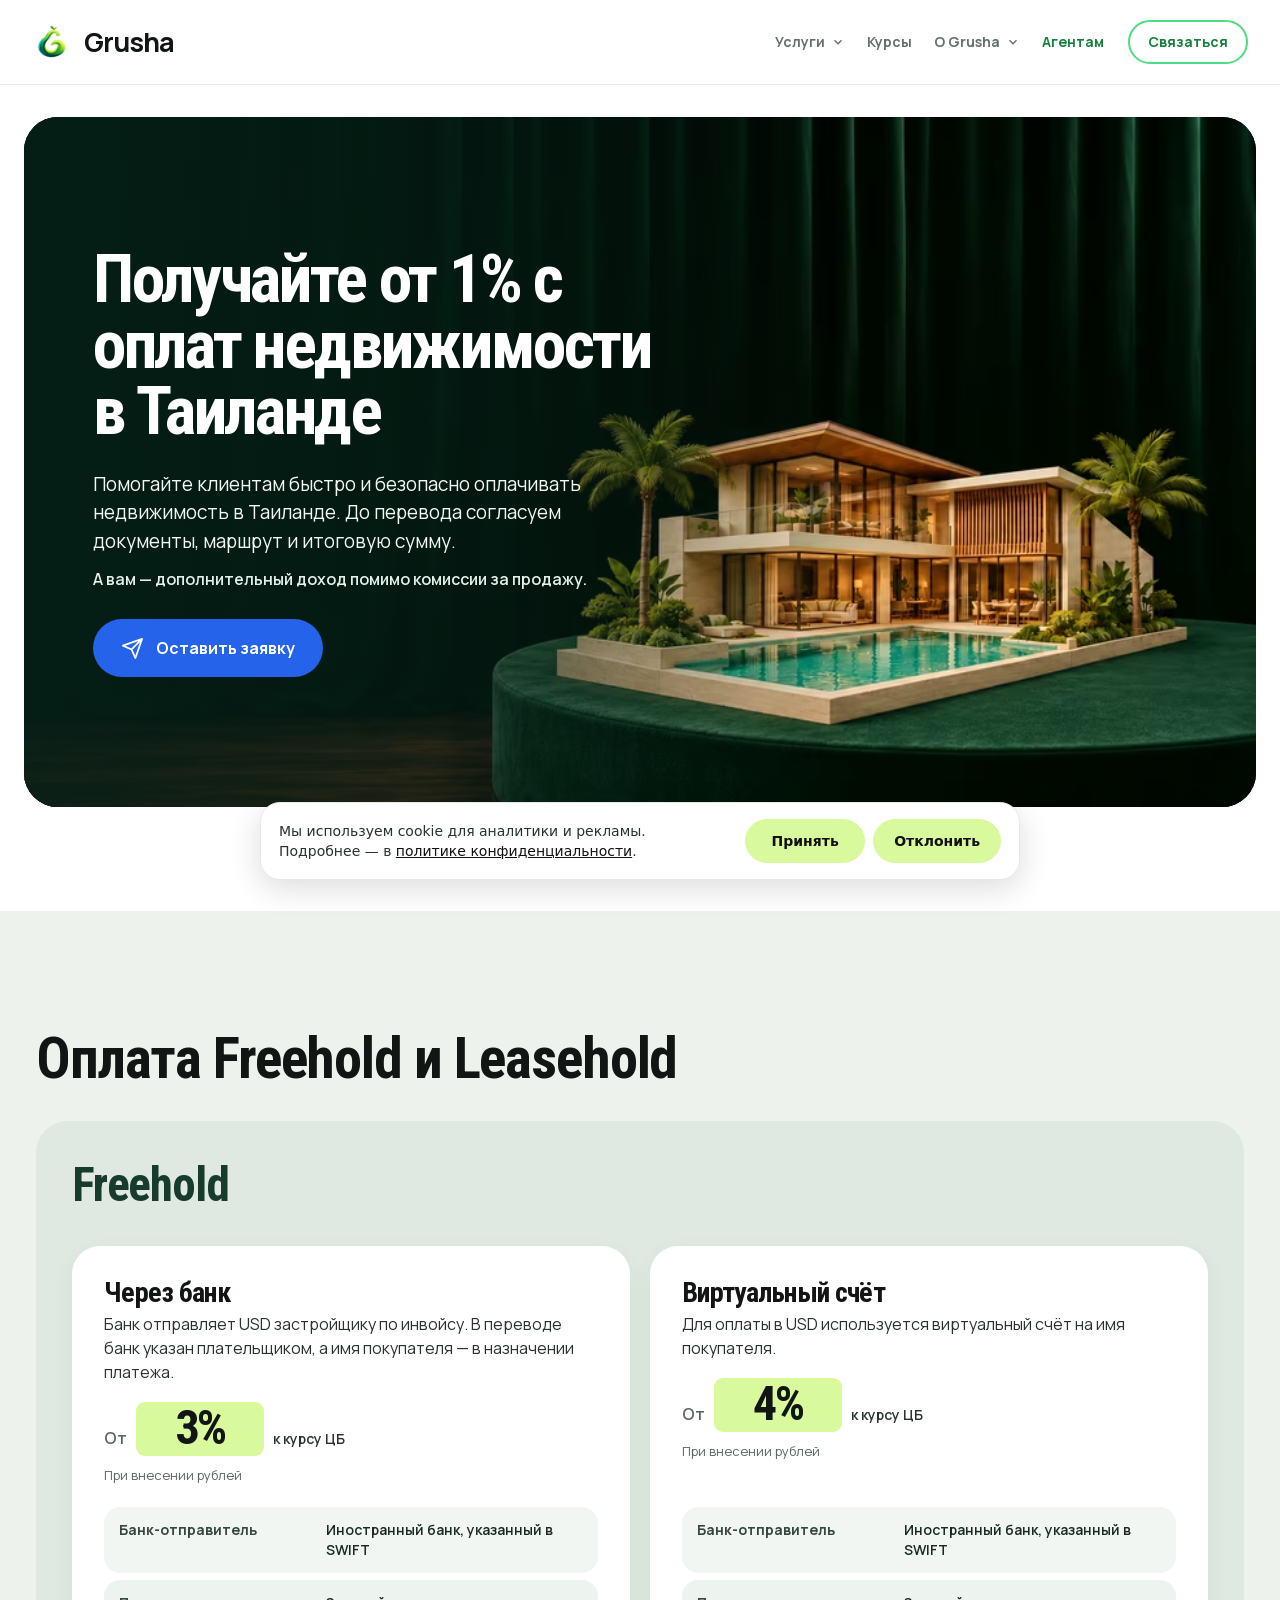
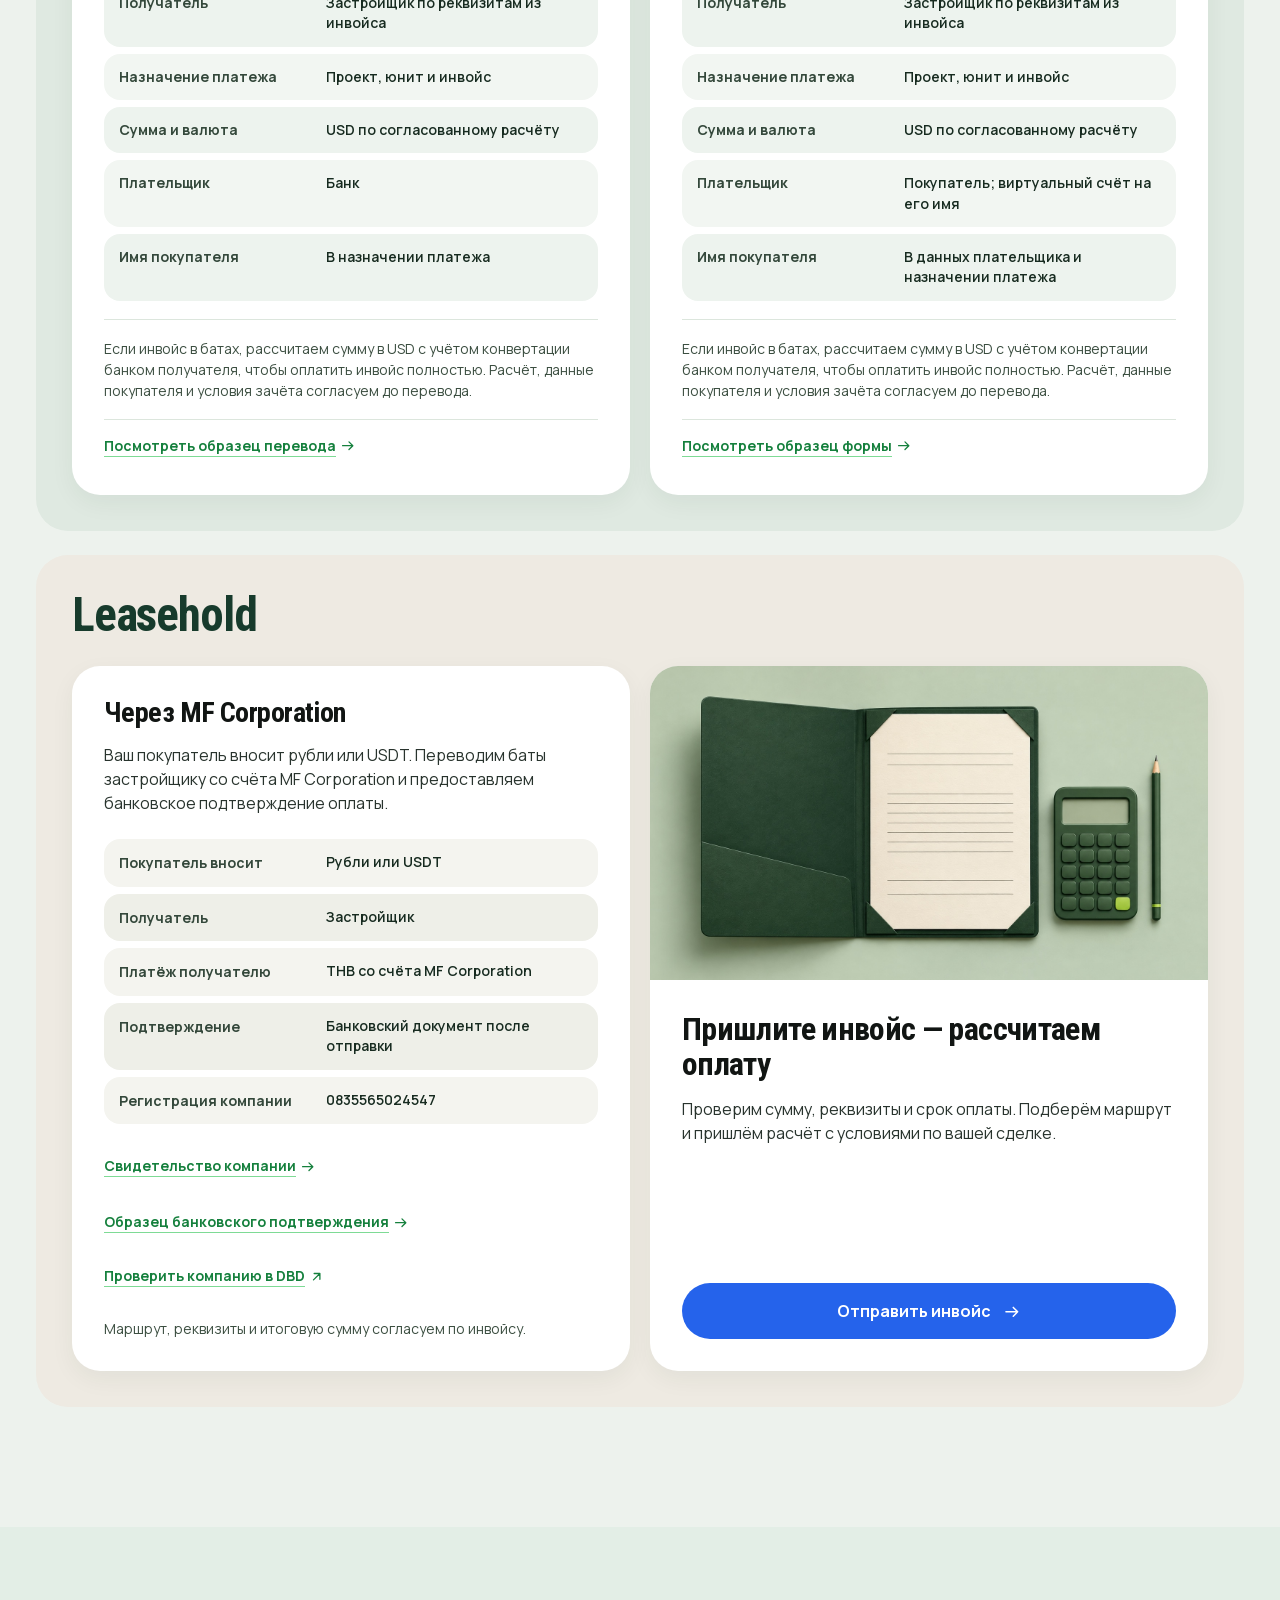
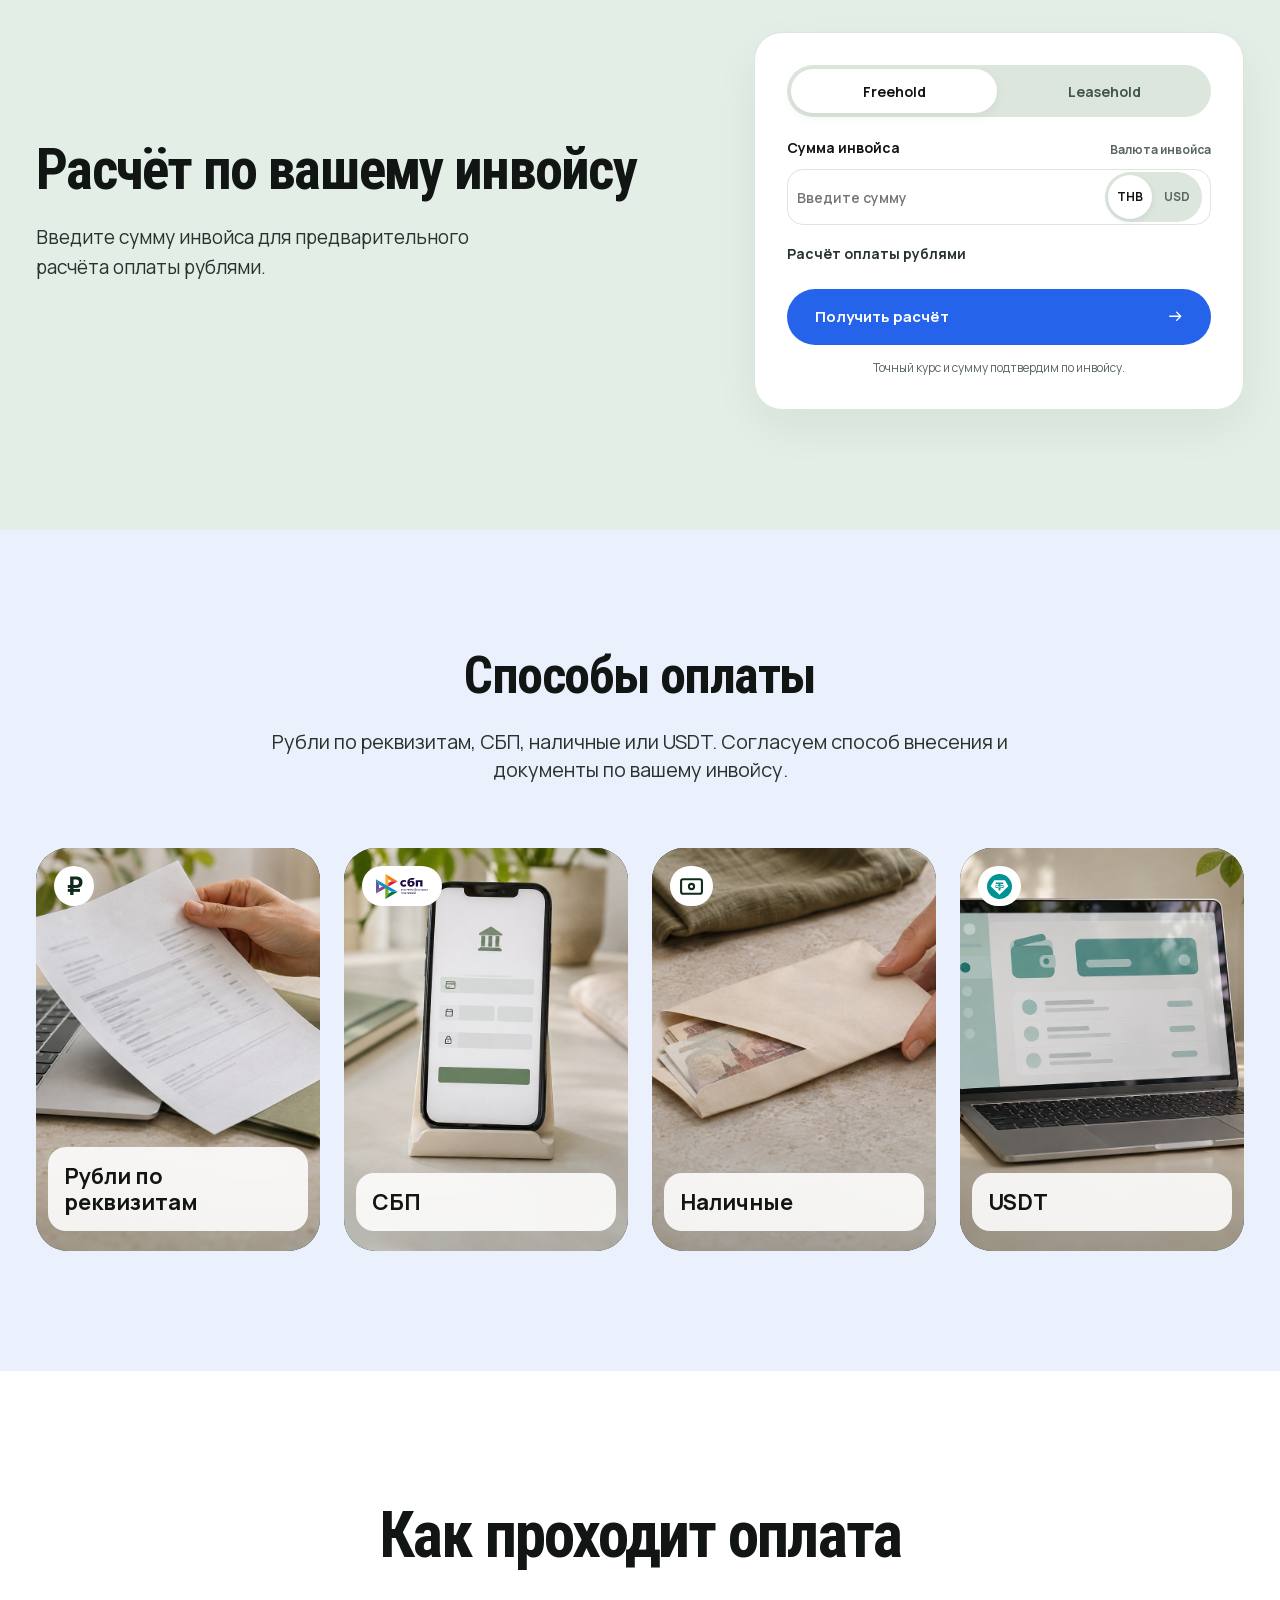
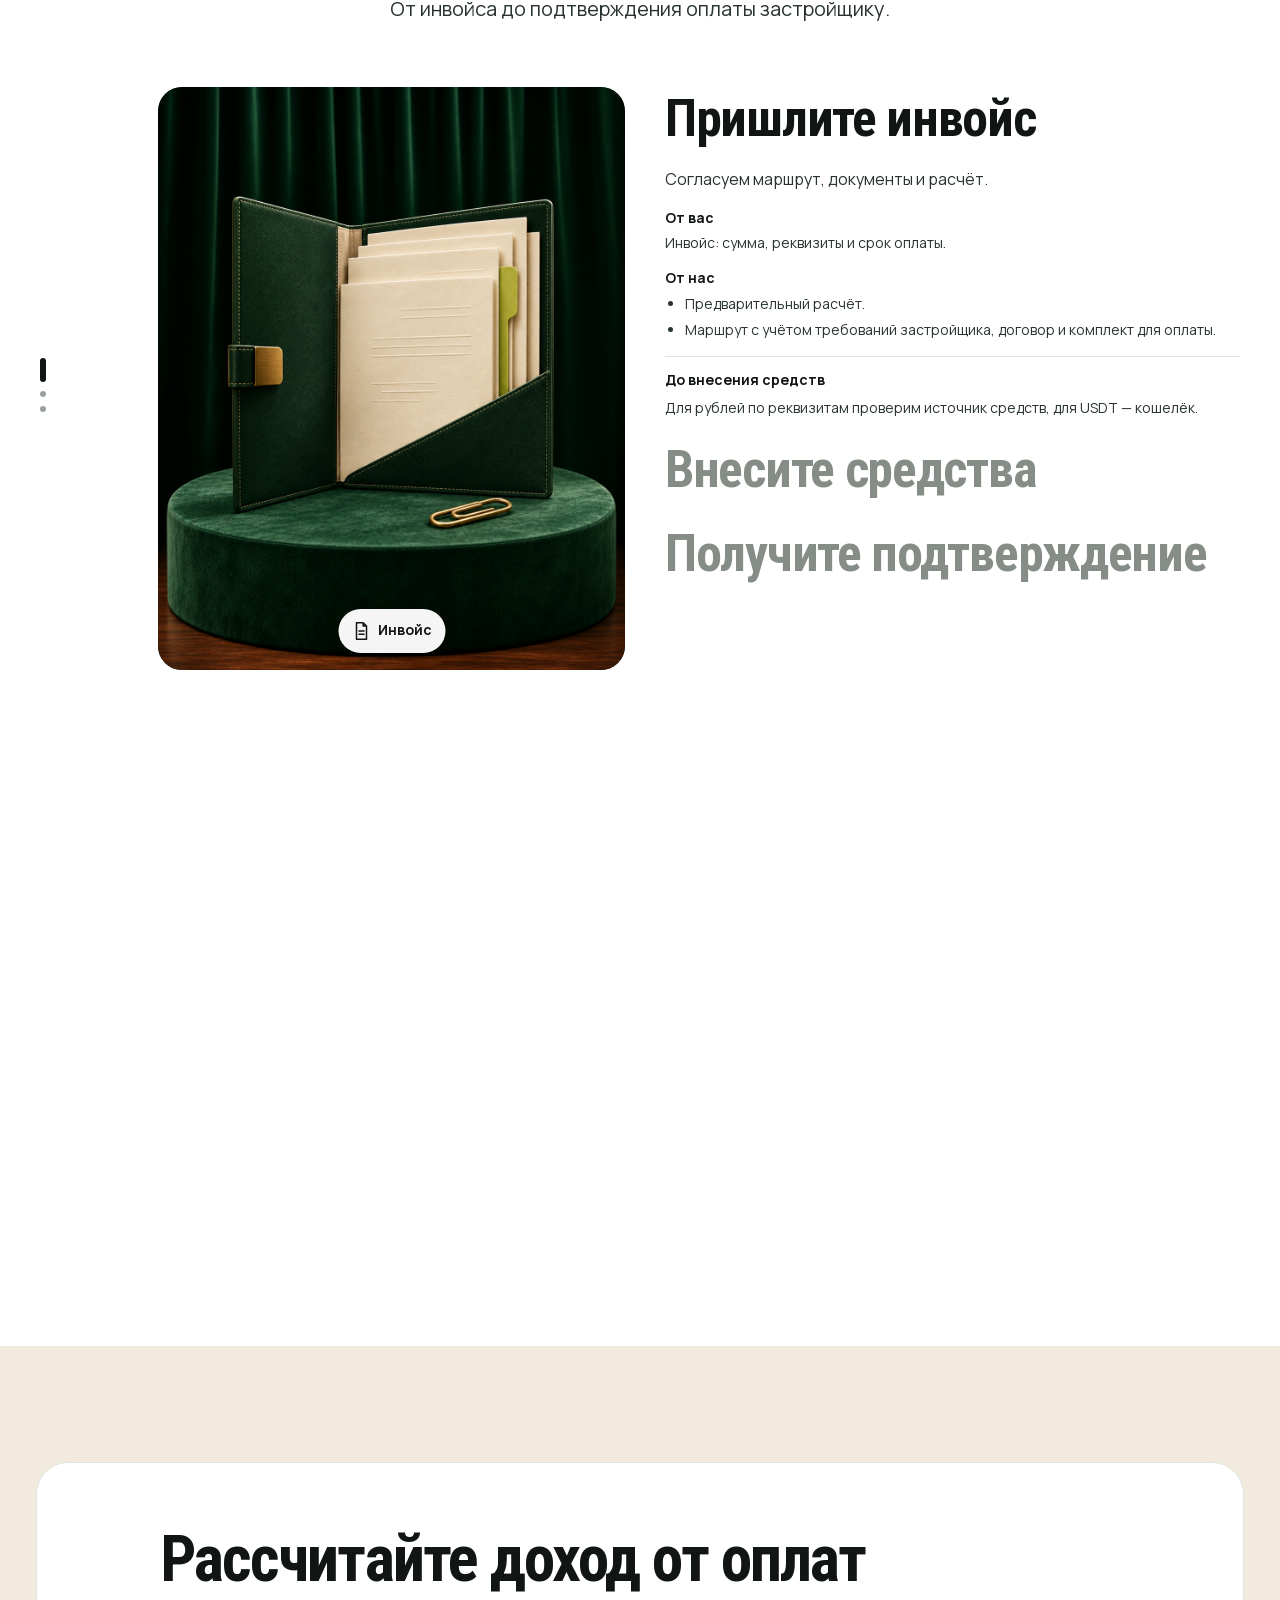
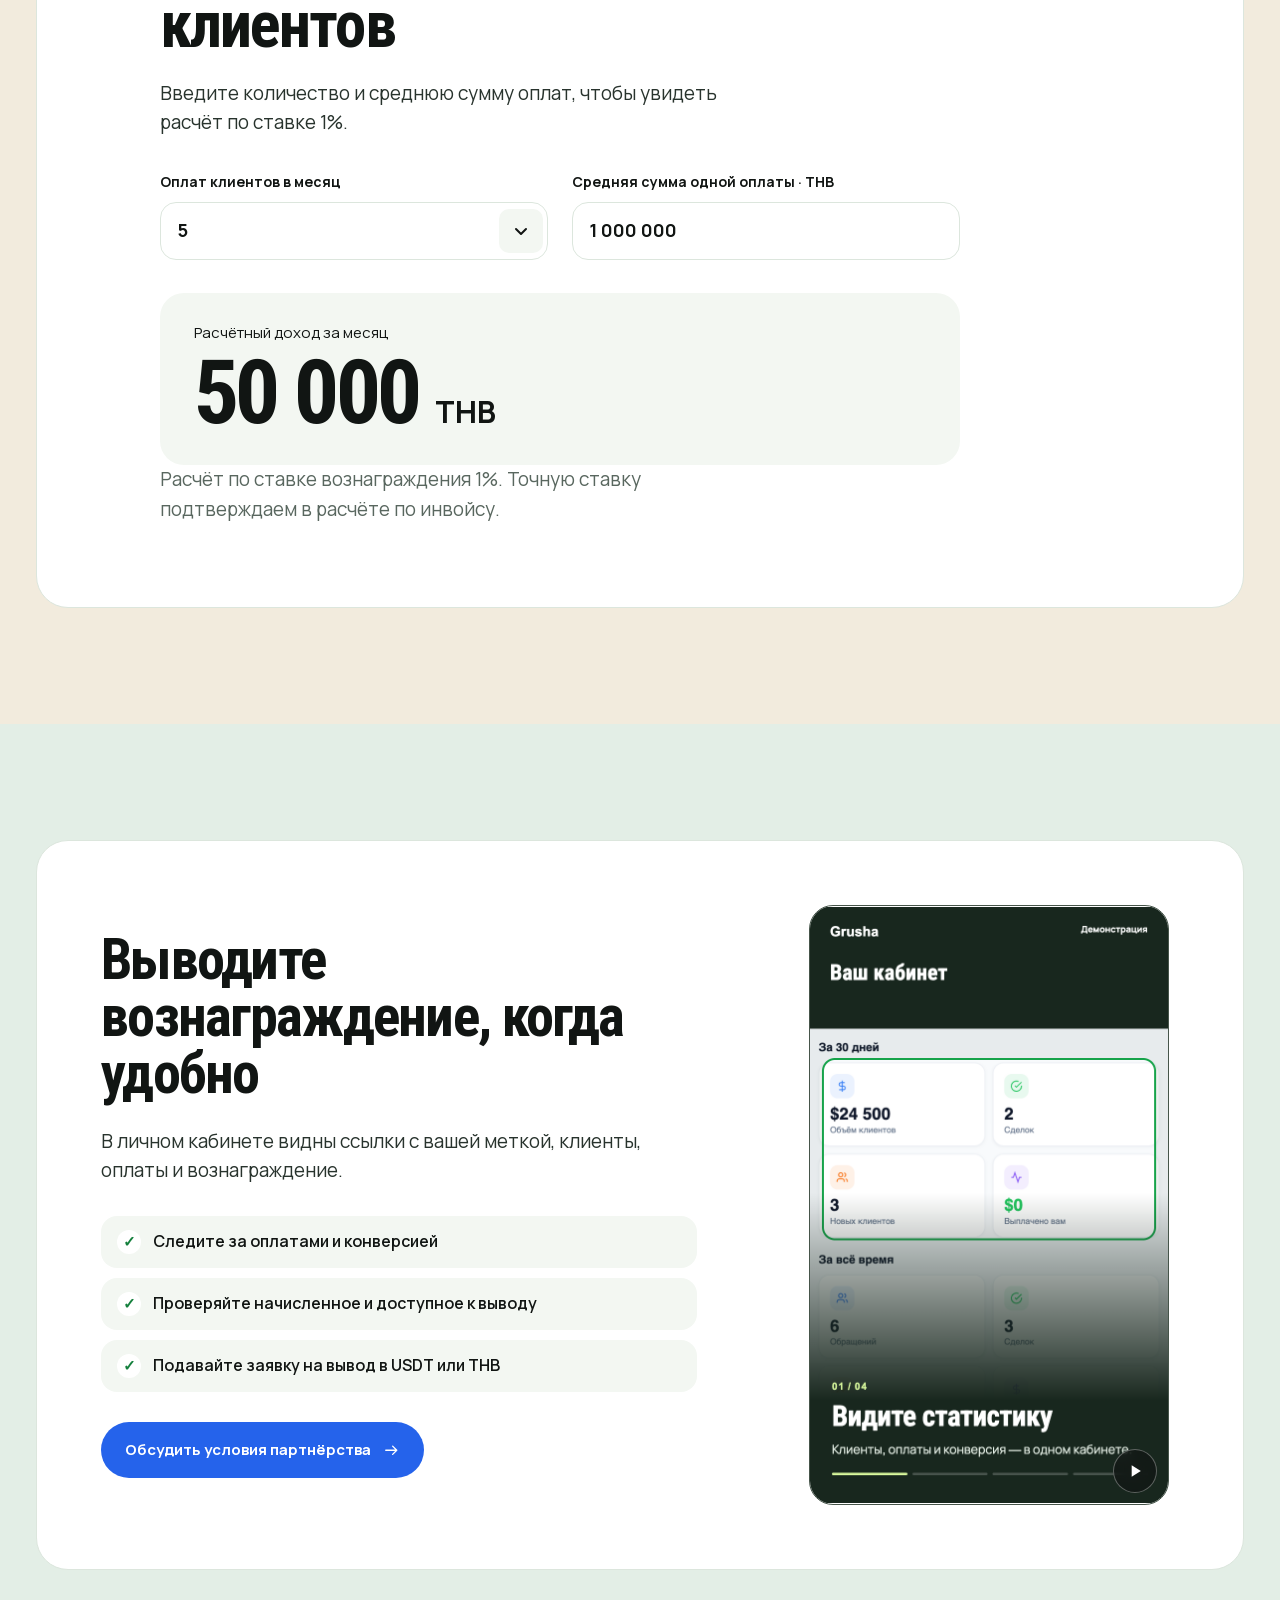
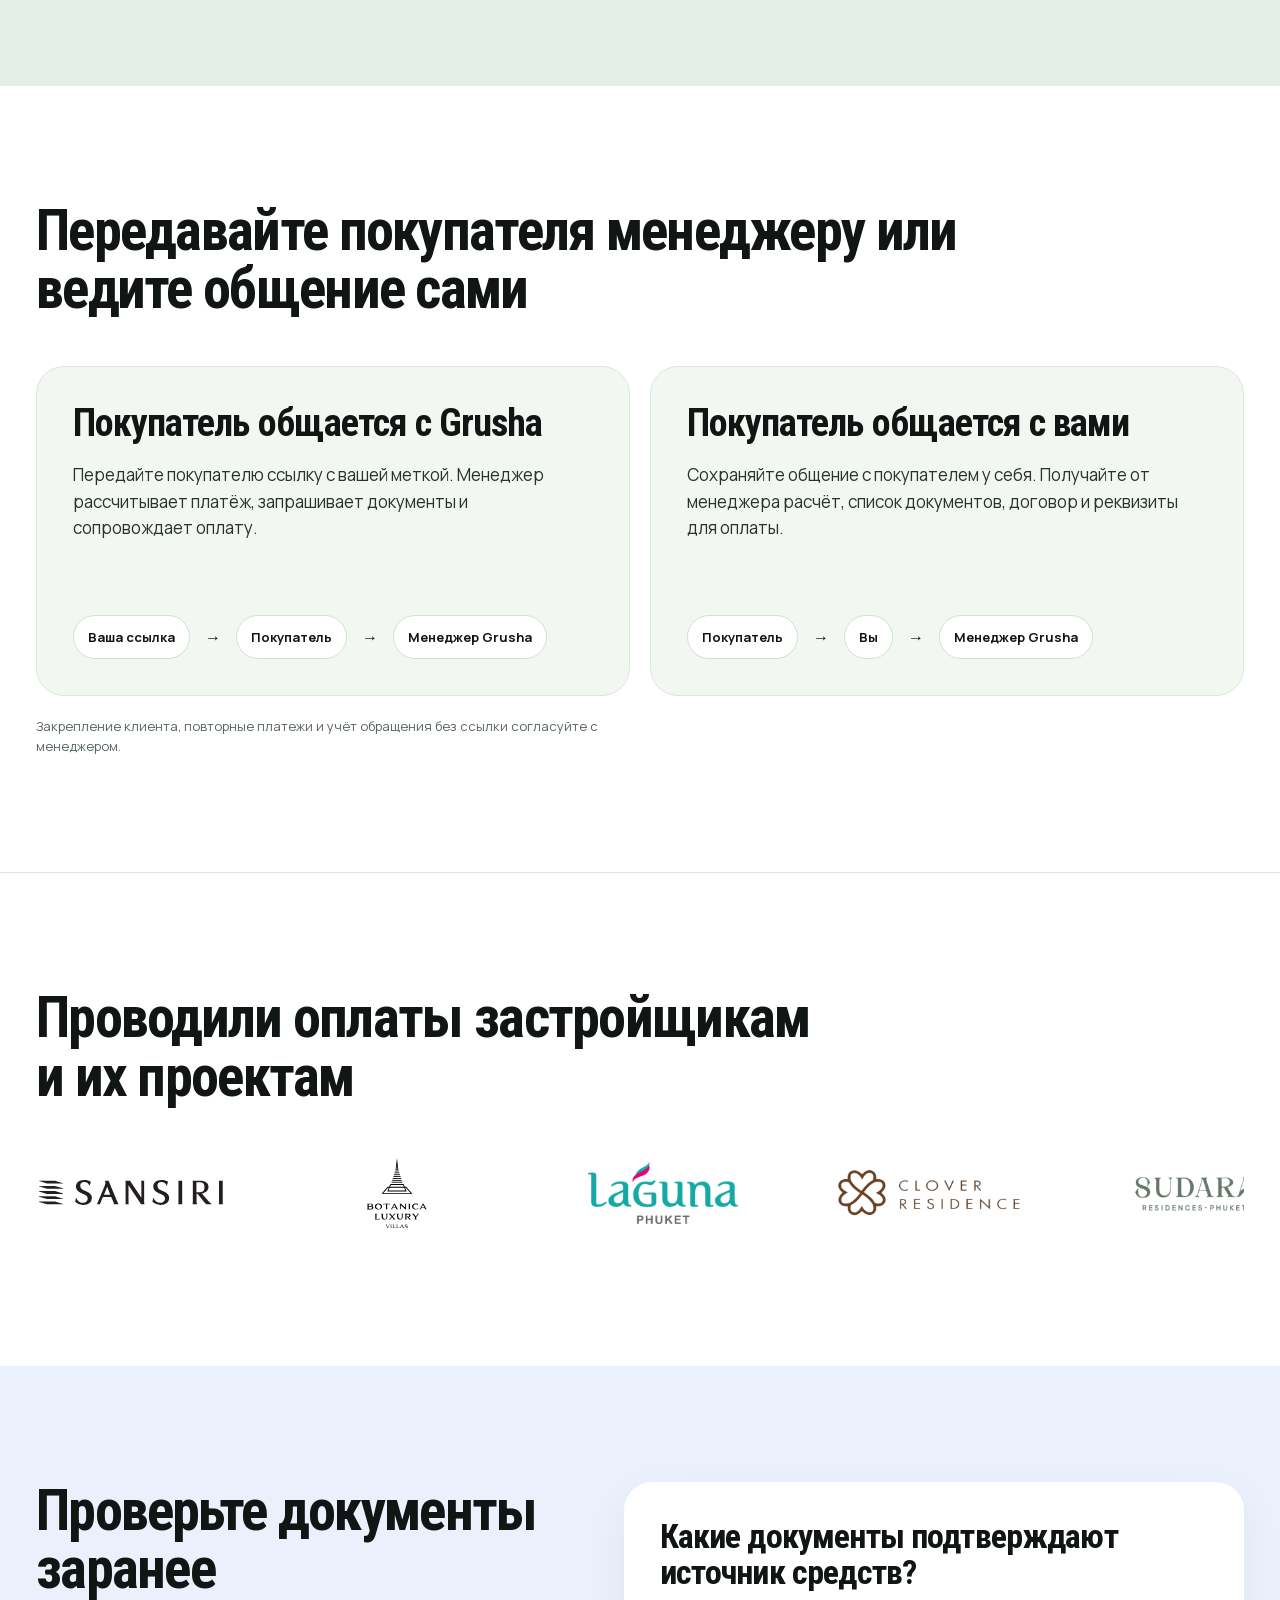
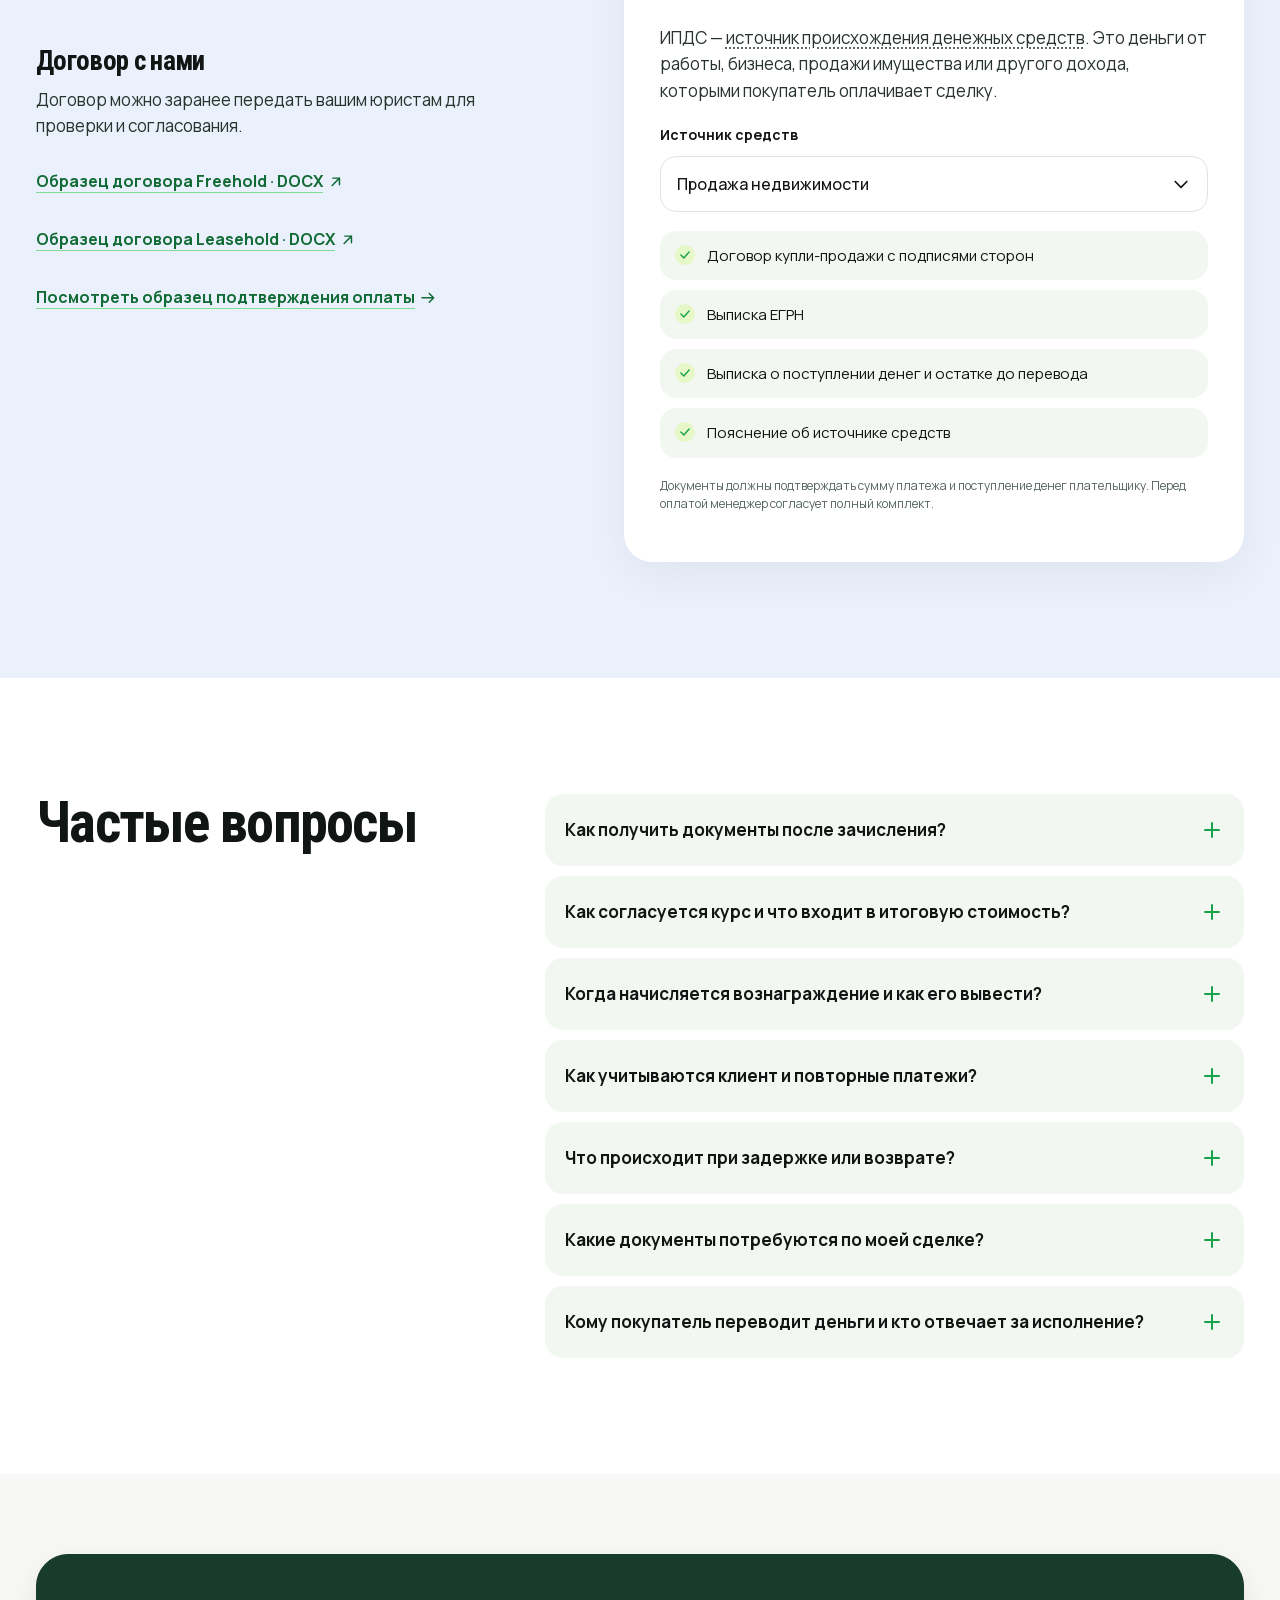
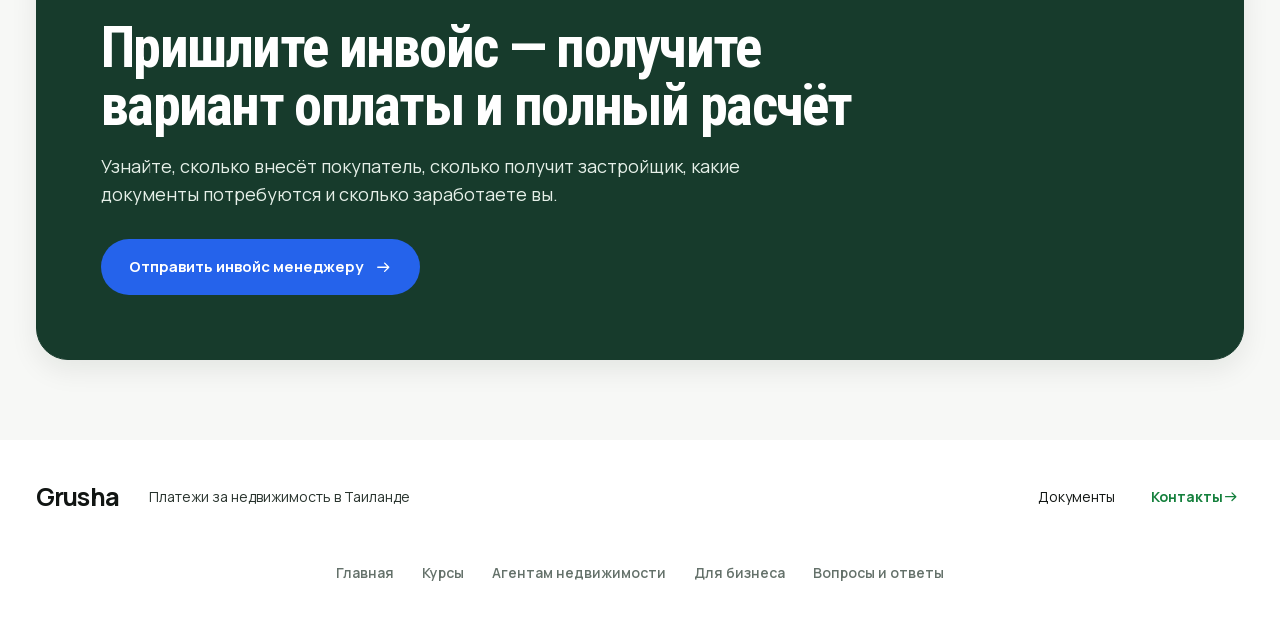
==== commit 07aa3d29: "Allow mobile menu taps to finish before keyboard-only dismissal" ====
--- a/agents/index.html
+++ b/agents/index.html
@@ -18,9 +18,9 @@
 <meta content="Оплата недвижимости в Таиланде для клиентов агентств: Freehold и Leasehold, документы, расчёт по инвойсу и вознаграждение от 1%." name="description"/>
 <title>Агентам недвижимости в Таиланде — Grusha</title>
 <link href="assets/grushalogo-home.webp" rel="icon" type="image/webp"/>
-<link href="styles.css?v=agents-a11y-58" rel="stylesheet"/>
+<link href="styles.css?v=agents-menu-59" rel="stylesheet"/>
 <script defer="" src="app.js?v=agents-bank-rate-3-20261116"></script><script defer src="/assets/js/cookie-consent.js"></script><script defer src="/assets/js/agents-analytics.js?v=agents-analytics-1"></script>
-<link href="/assets/shared/navigation.css?v=nav-mobile-right-58" rel="stylesheet"/><script defer="" src="/assets/shared/navigation.js?v=nav-utm-ref-60"></script><link rel="canonical" href="https://grusha.space/agents/"/>
+<link href="/assets/shared/navigation.css?v=nav-mobile-right-58" rel="stylesheet"/><script defer="" src="/assets/shared/navigation.js?v=nav-tap-59"></script><link rel="canonical" href="https://grusha.space/agents/"/>
 <meta property="og:type" content="website"/>
 <meta property="og:url" content="https://grusha.space/agents/"/>
 <meta property="og:title" content="Оплата недвижимости для клиентов агентств — Grusha"/>
--- a/agents/styles.css
+++ b/agents/styles.css
@@ -957,3 +957,5 @@
 @media(max-width:780px){#routes .section-head{margin-bottom:24px}#routes .route-layout{padding:22px;border-radius:28px}#routes #routeLeasehold{margin-top:18px}#routes .route-intro,#routes #routeLeasehold>.route-intro{margin-bottom:22px}#routes .pricing-option dl div,#routes .pricing-option dl div:nth-last-child(-n+2),#routes .leasehold-payment-card .fact-list div{padding:12px 13px}}
 @media(max-width:480px){#routes .pricing-option dl div,#routes .pricing-option dl div:nth-last-child(-n+2),#routes .leasehold-payment-card .fact-list div{grid-template-columns:minmax(0,1fr);gap:4px;padding:13px 14px}#routes .pricing-option dl div dt,#routes .pricing-option dl div:nth-last-child(-n+2) dt,#routes .leasehold-payment-card .fact-list dt{font-size:14px;font-weight:600}#routes .pricing-option dd,#routes .leasehold-payment-card .fact-list dd{font-size:15px;line-height:1.45}}
 @media(max-width:400px){#routes .route-layout{padding:16px}}
+
+body[data-grusha-page=agents]:has(#sharedMobileMenu:not([hidden])) #gc-consent{visibility:hidden}
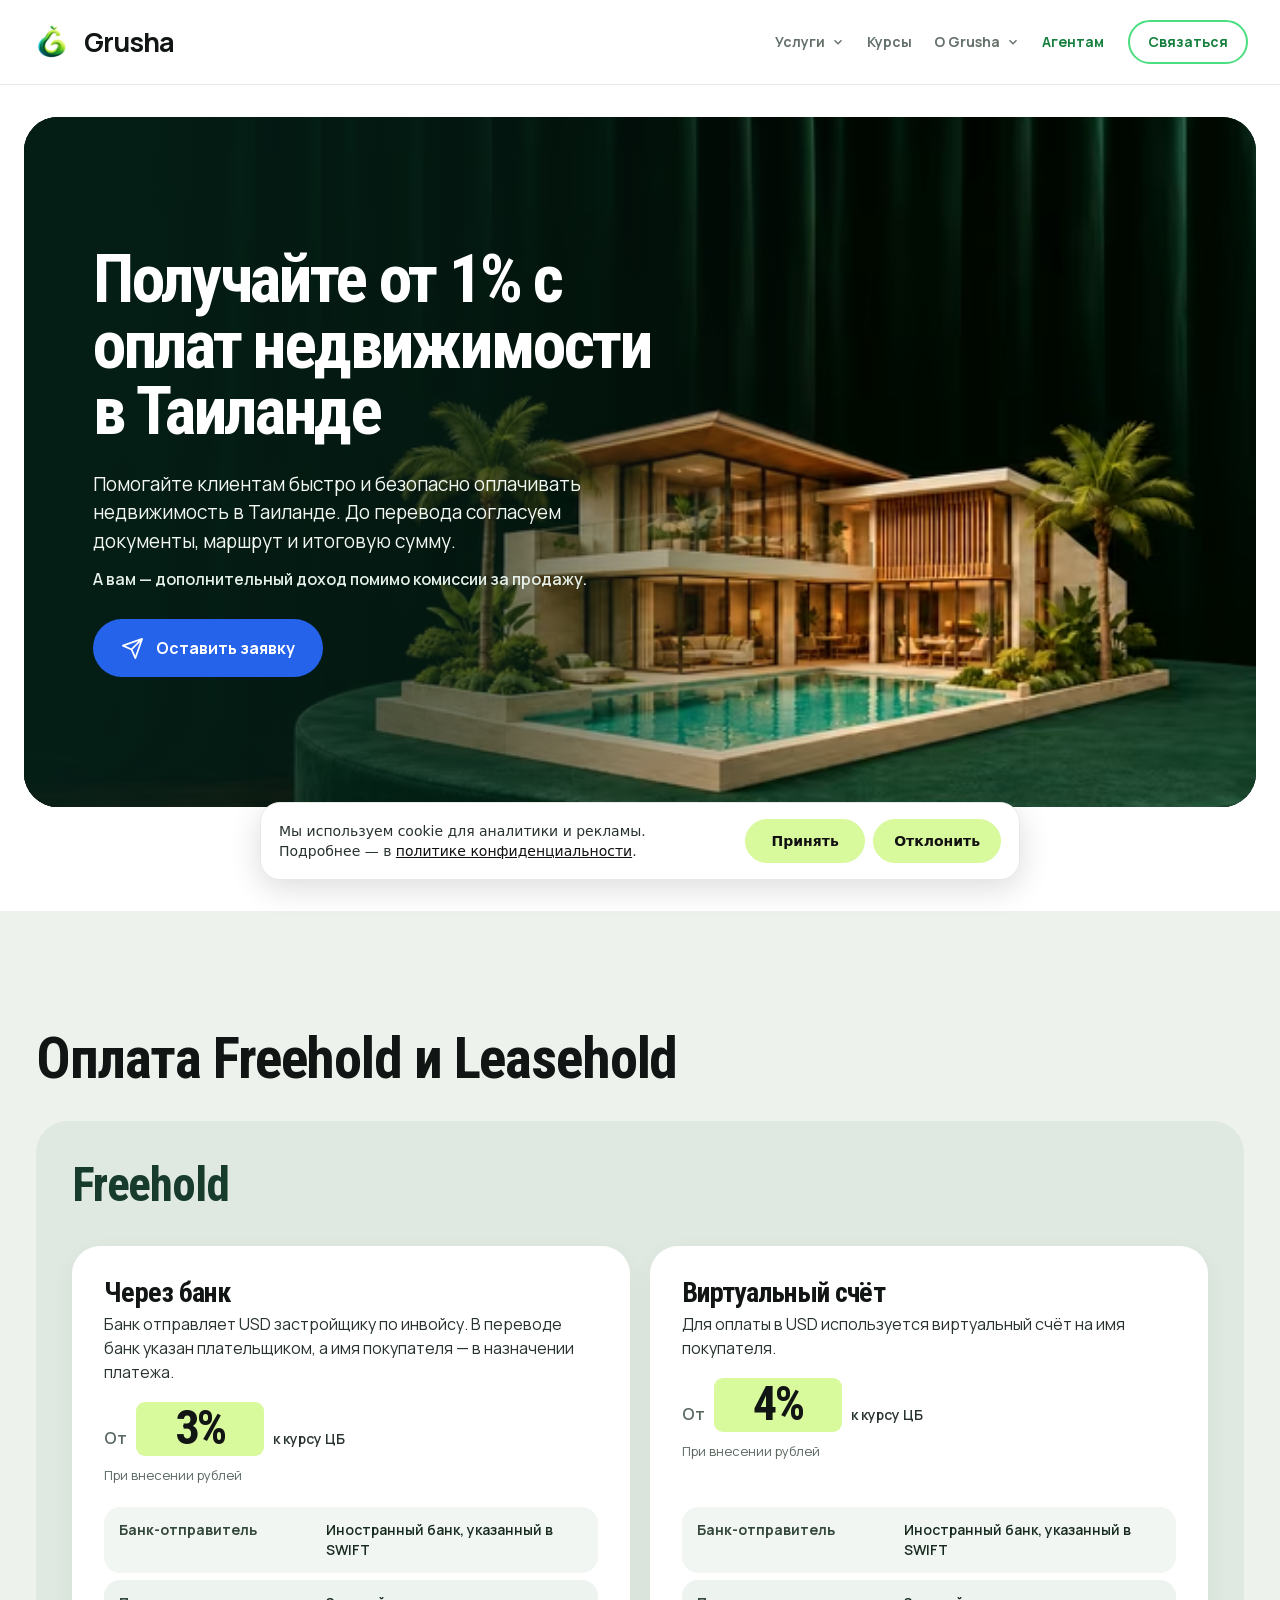
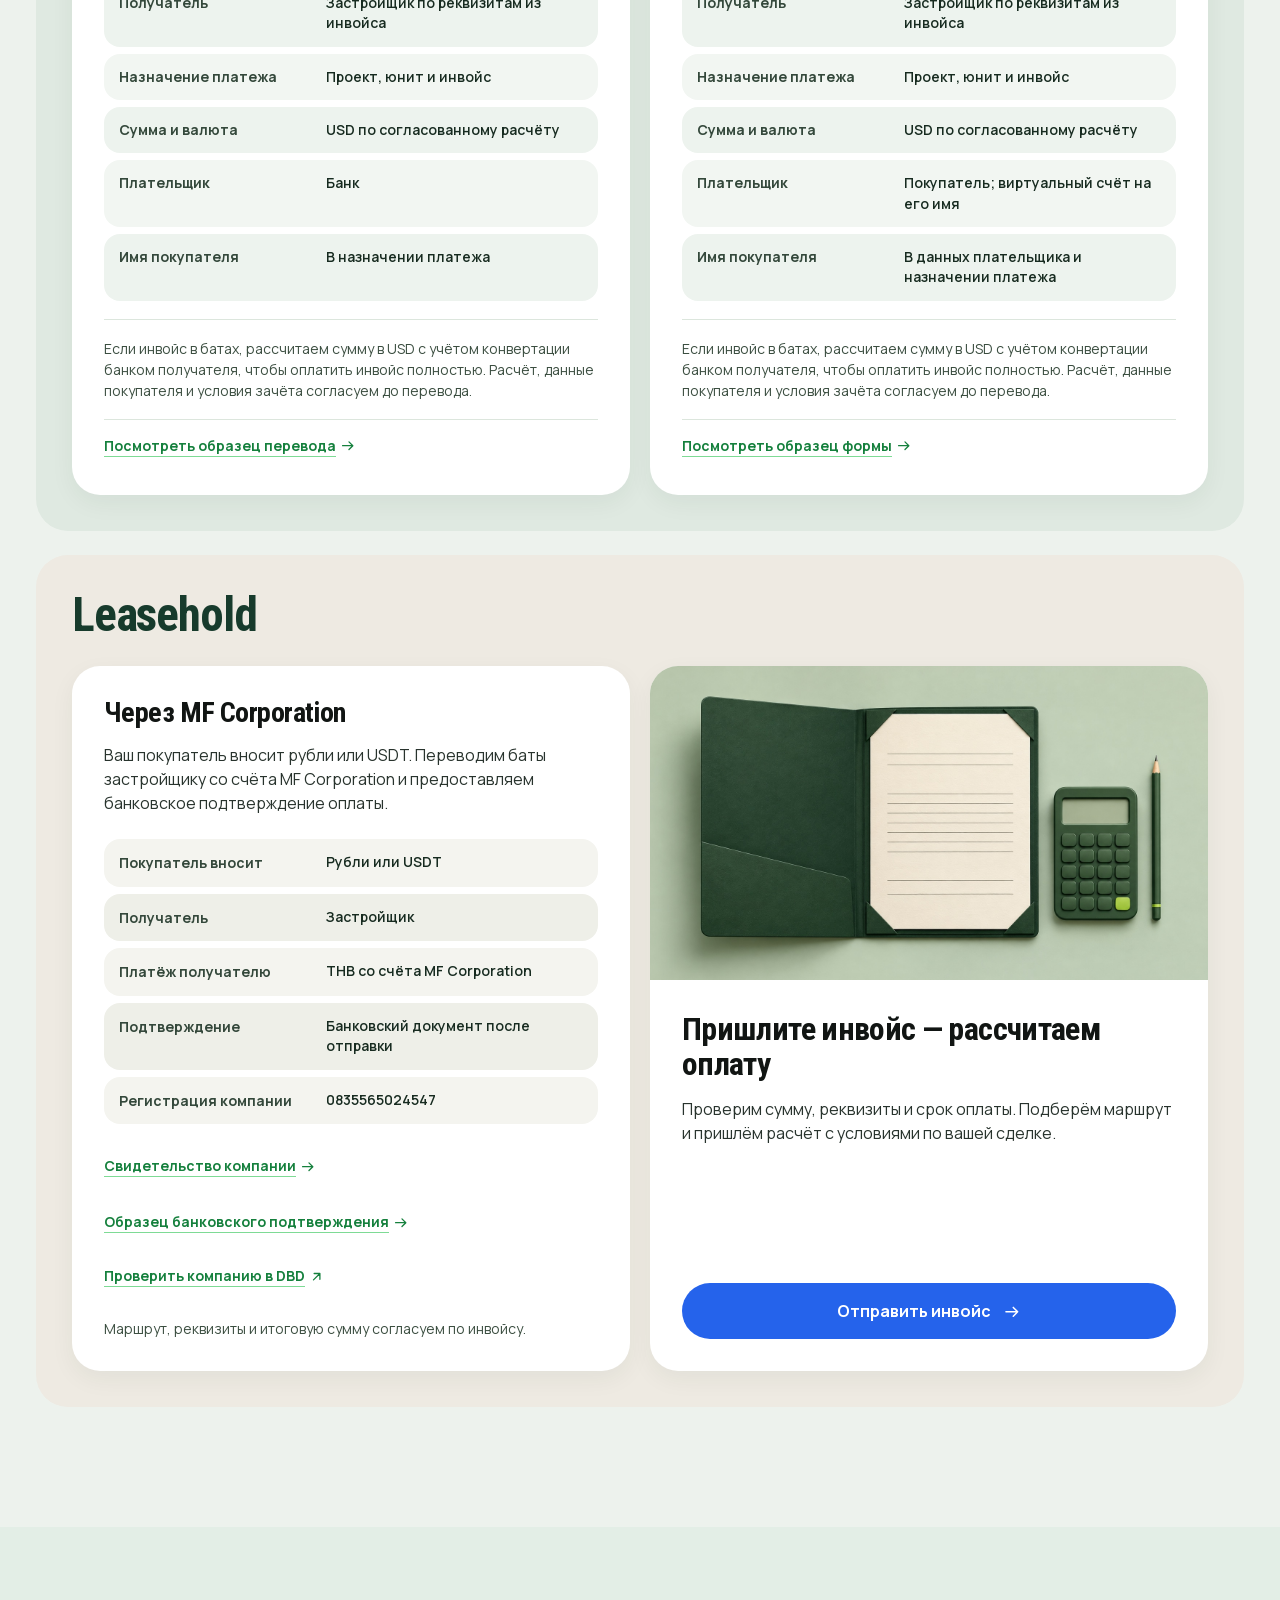
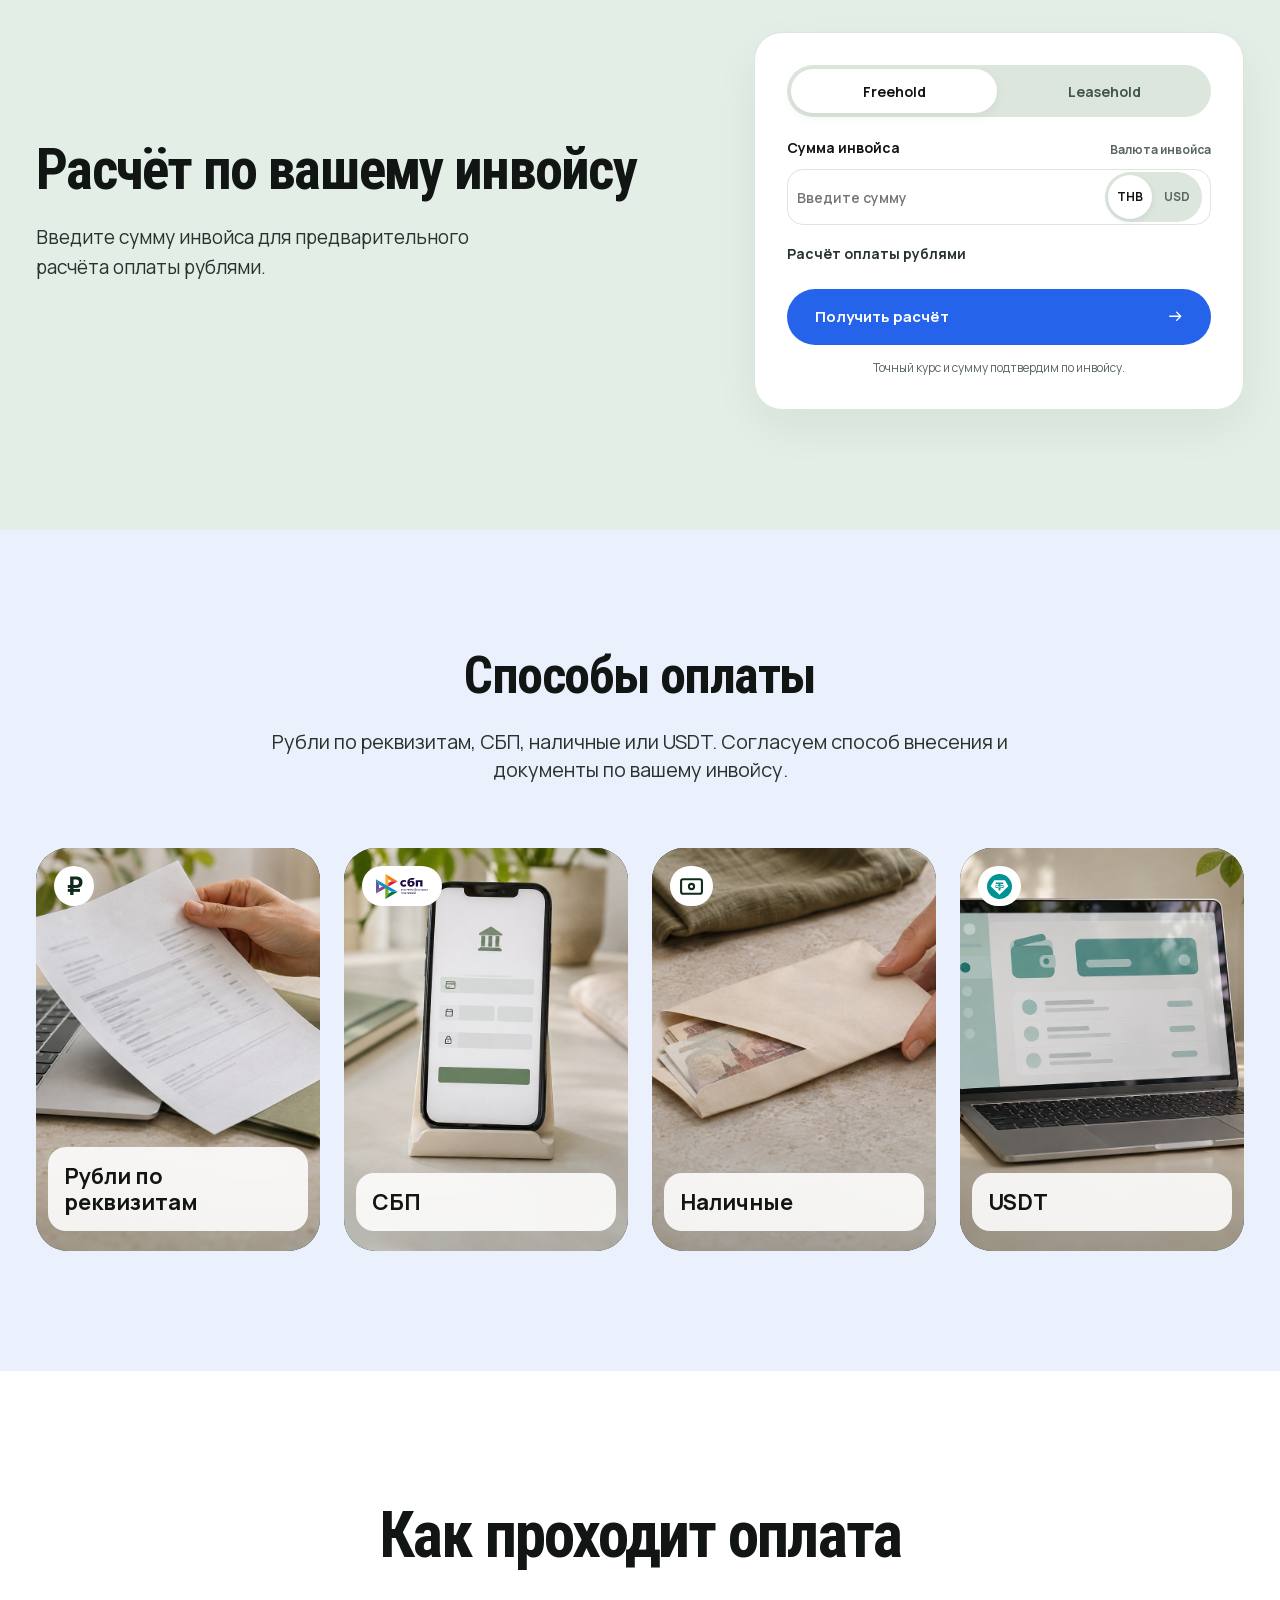
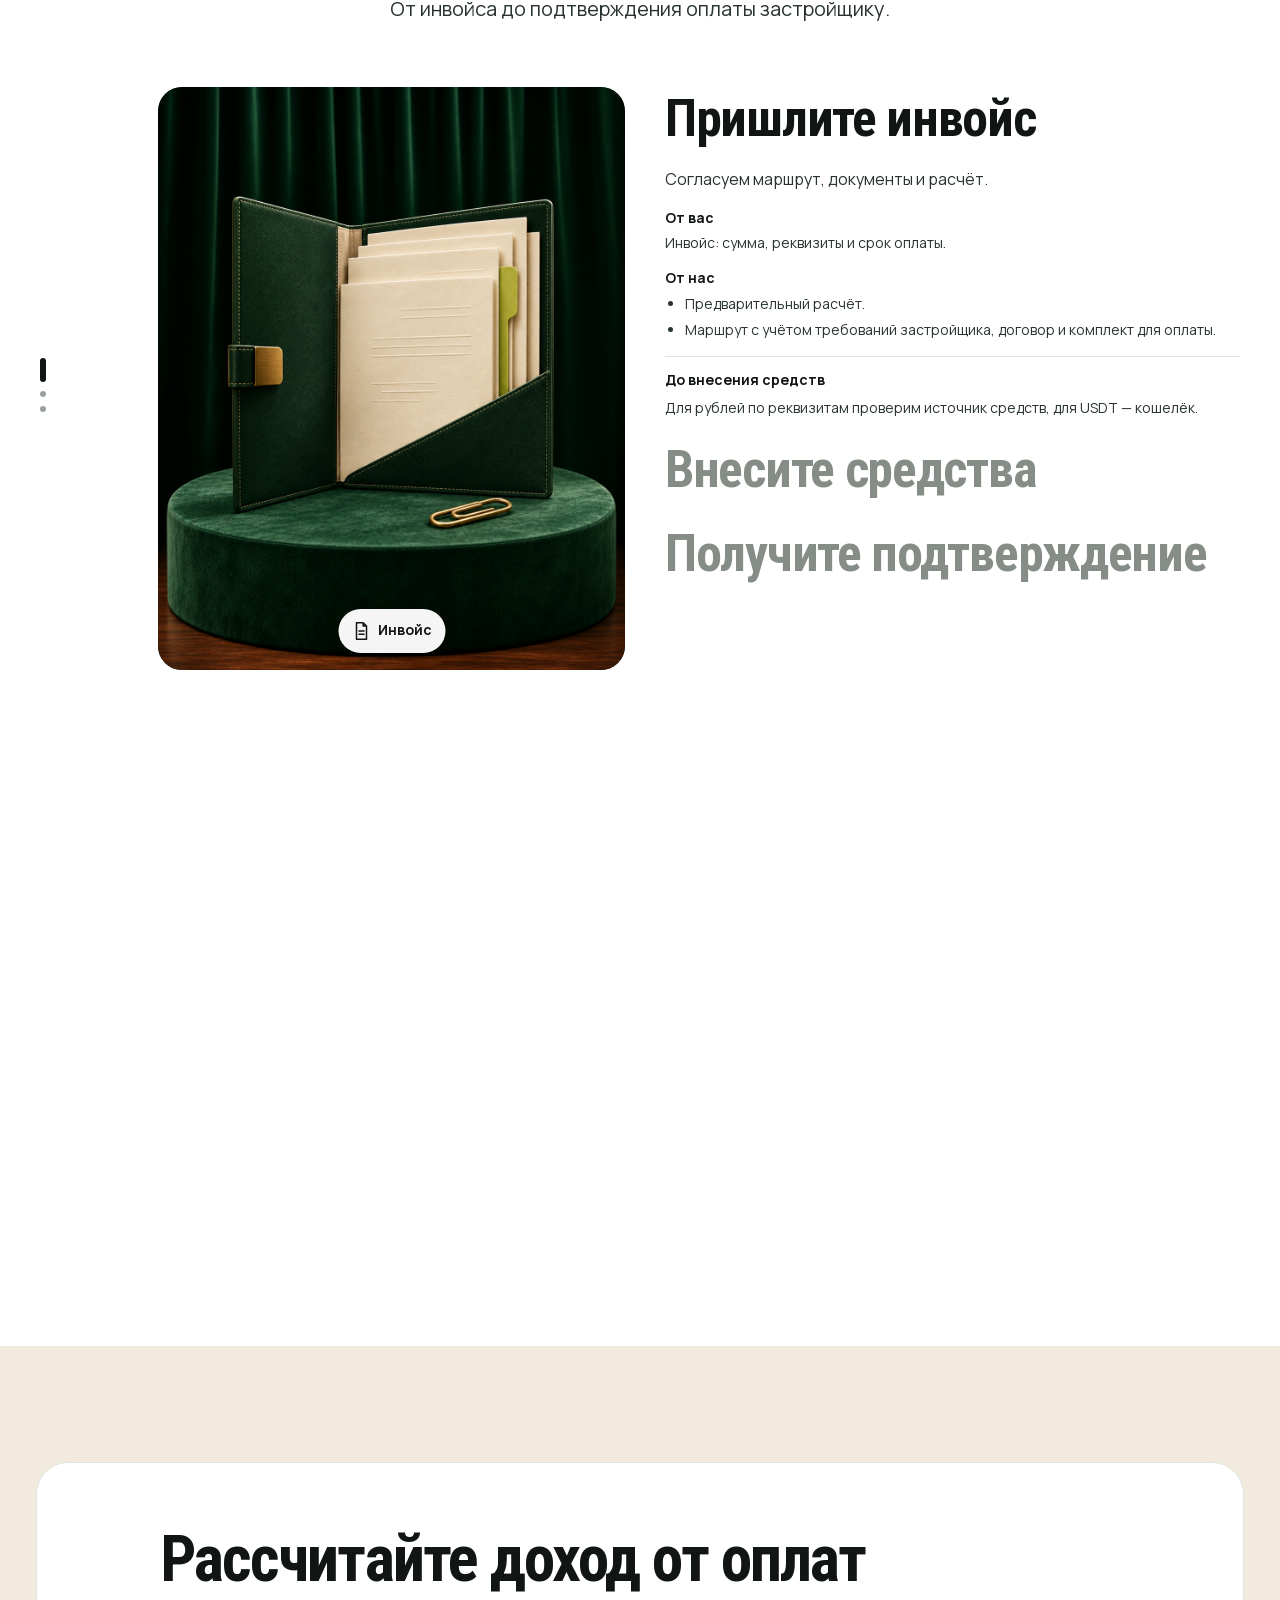
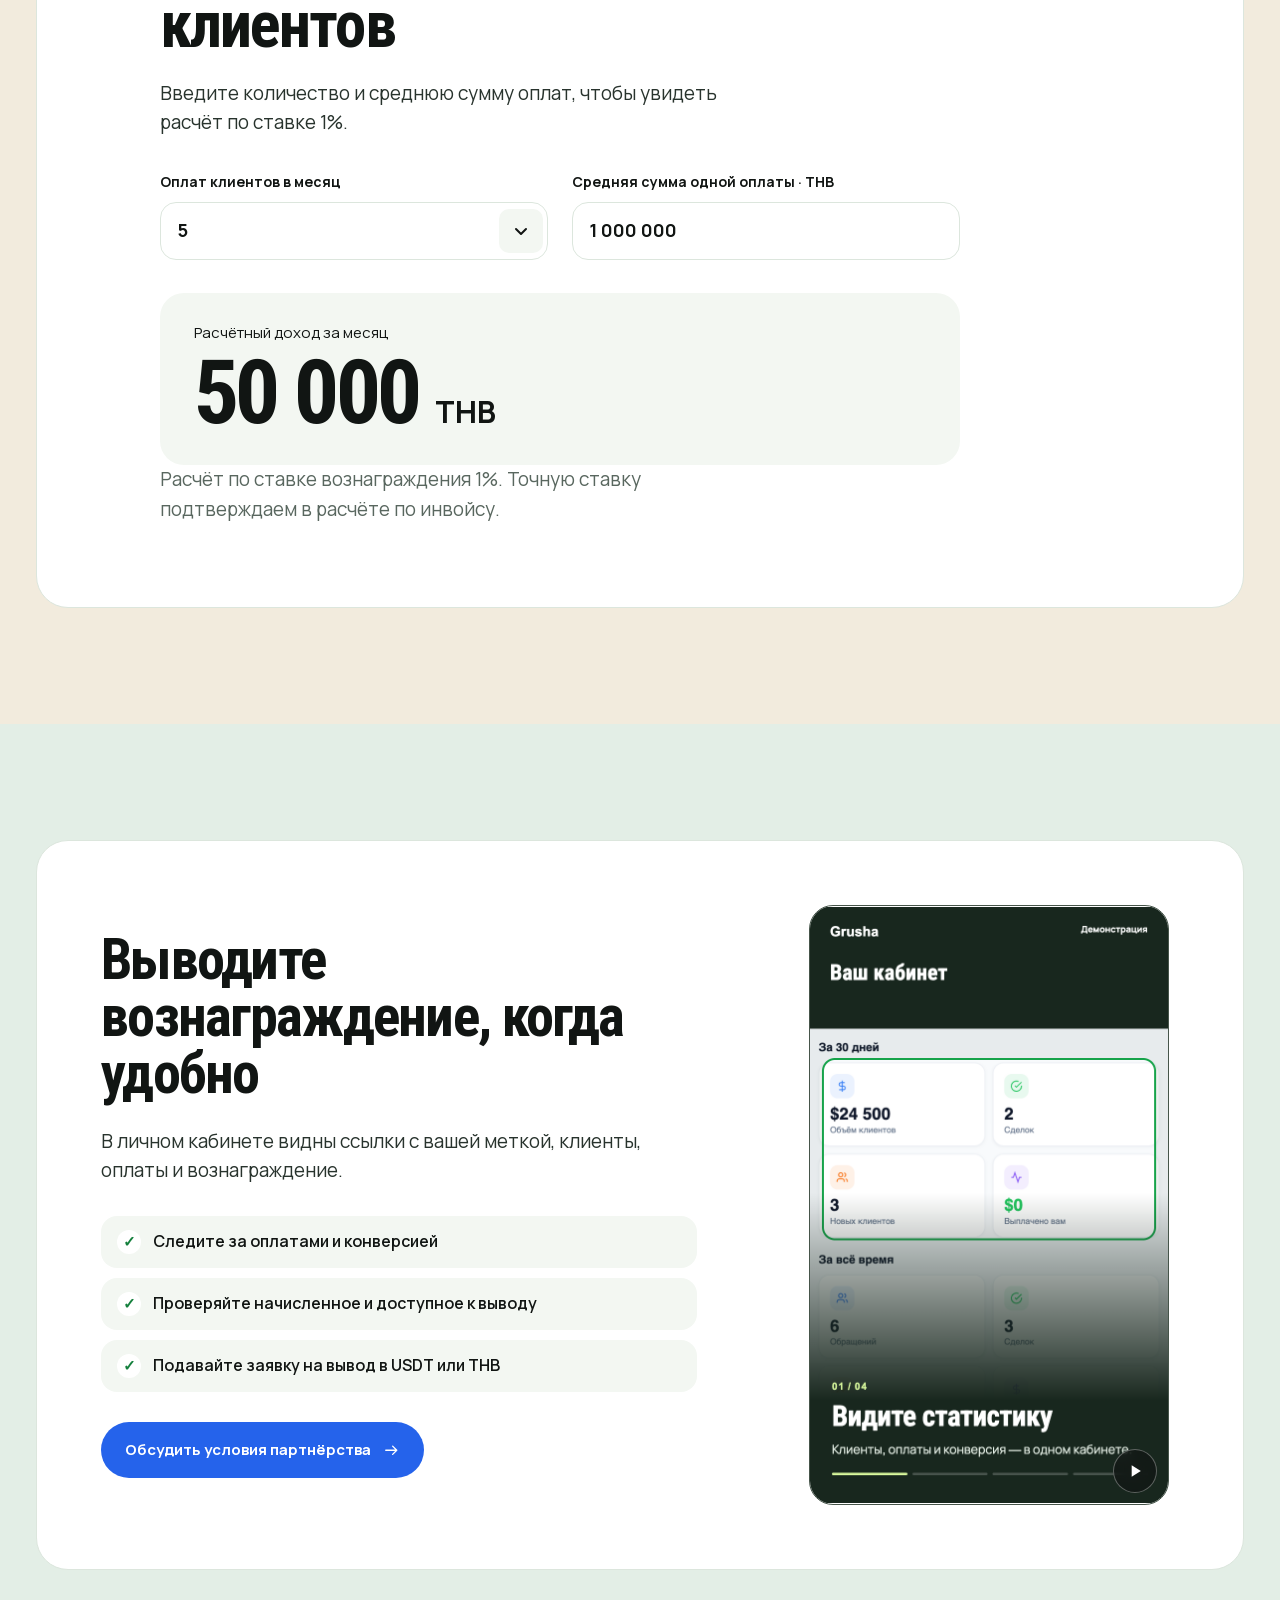
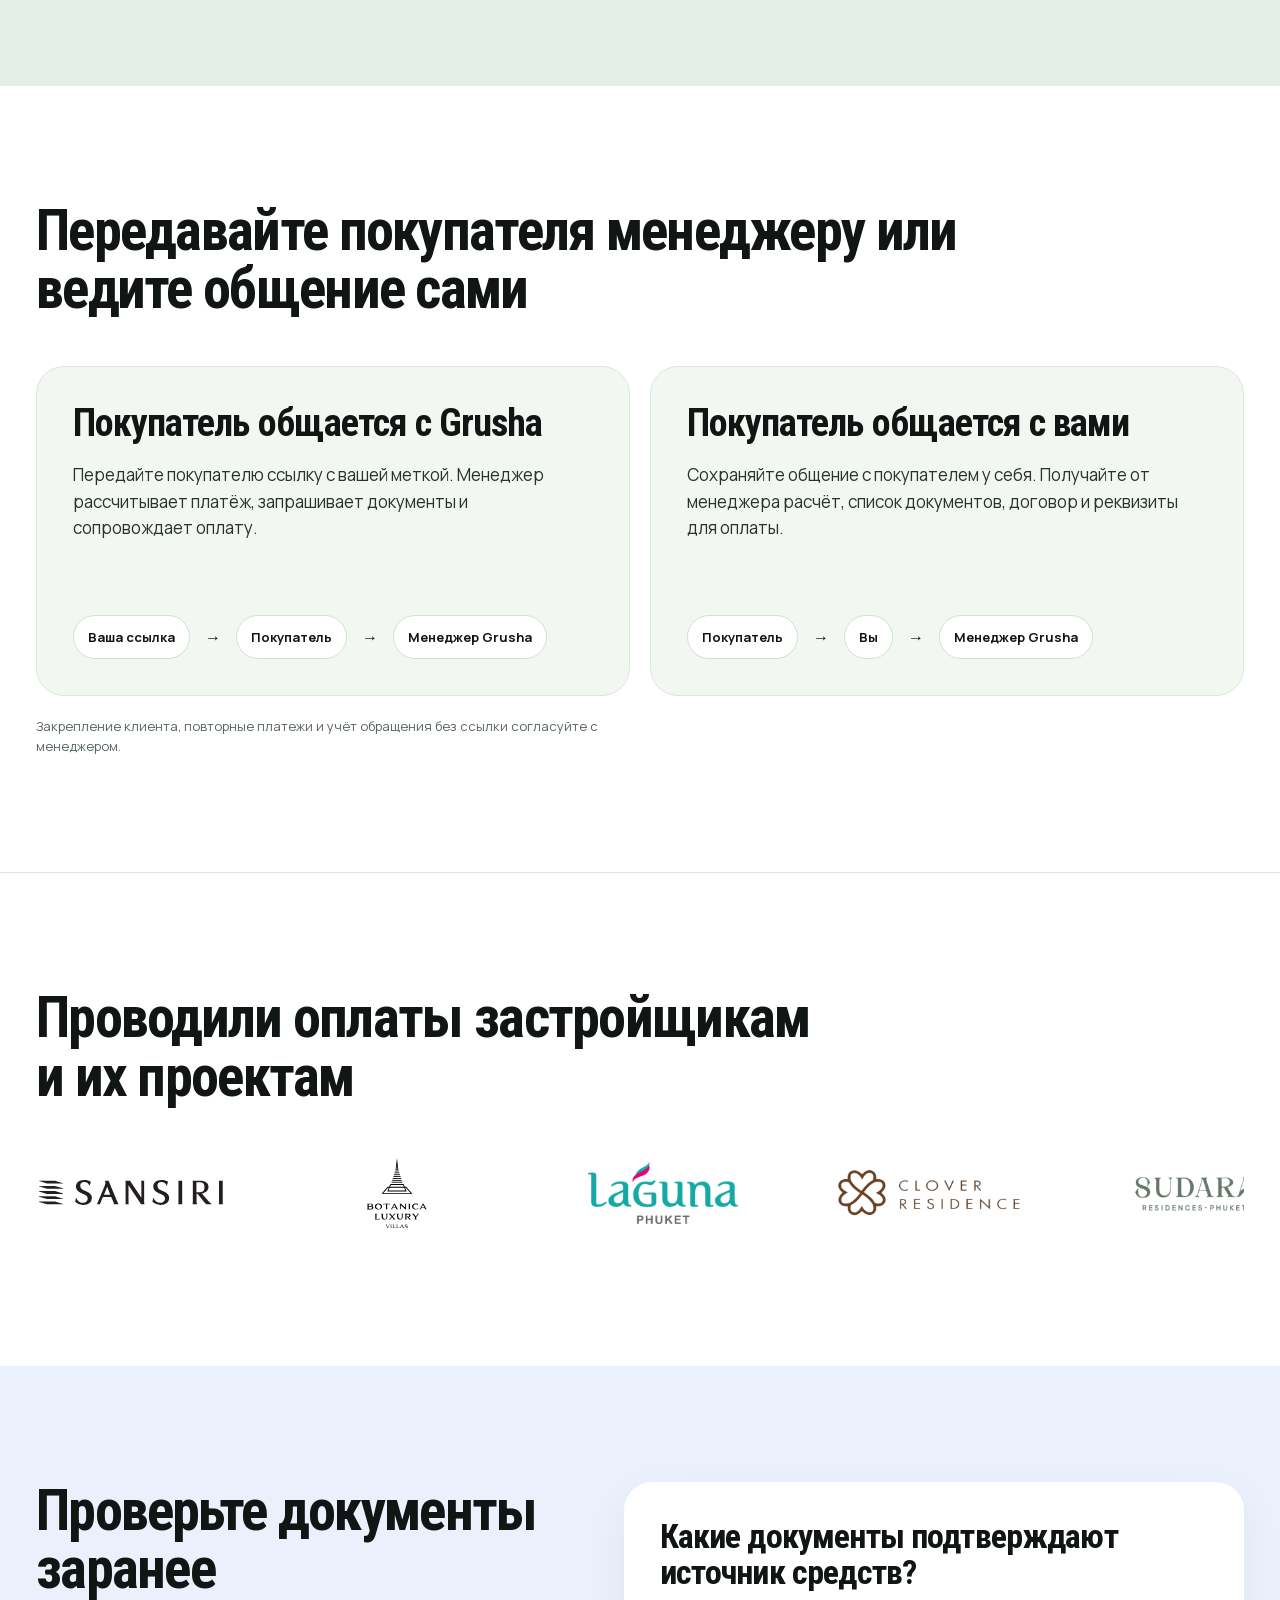
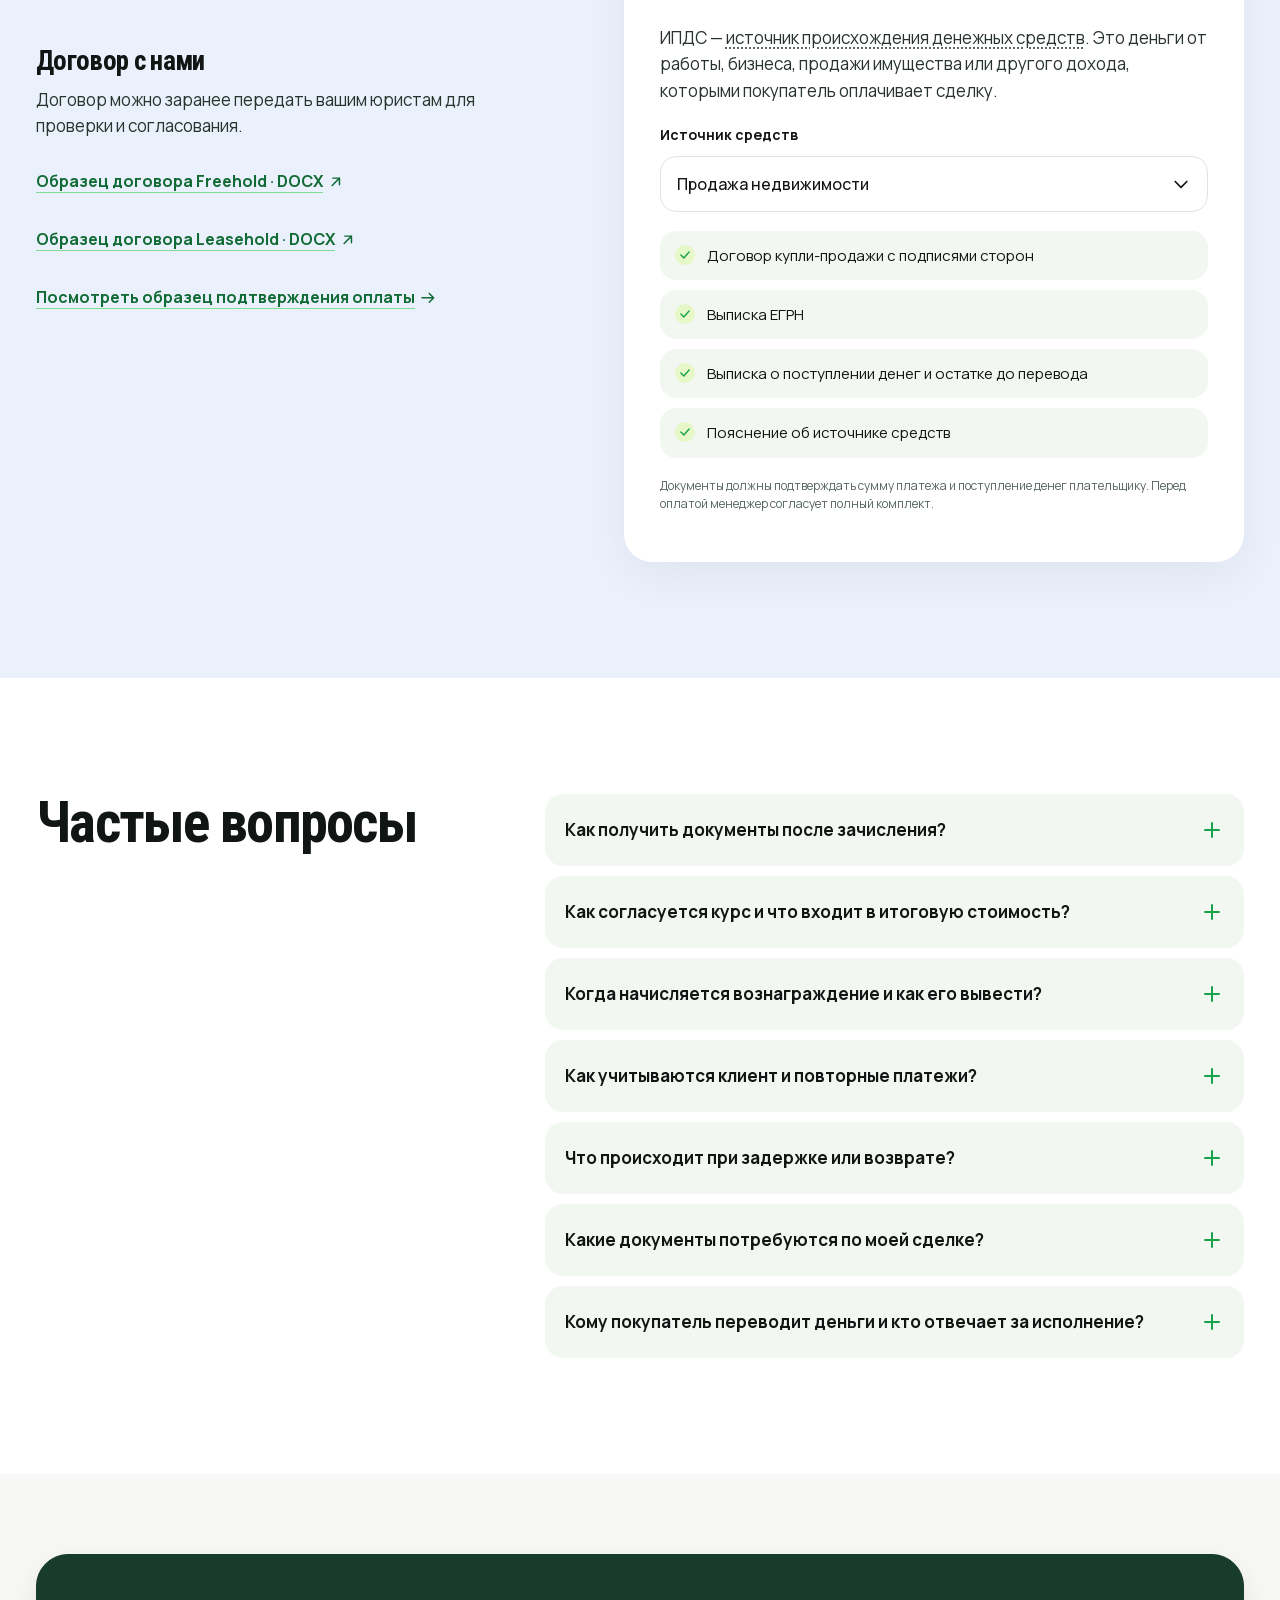
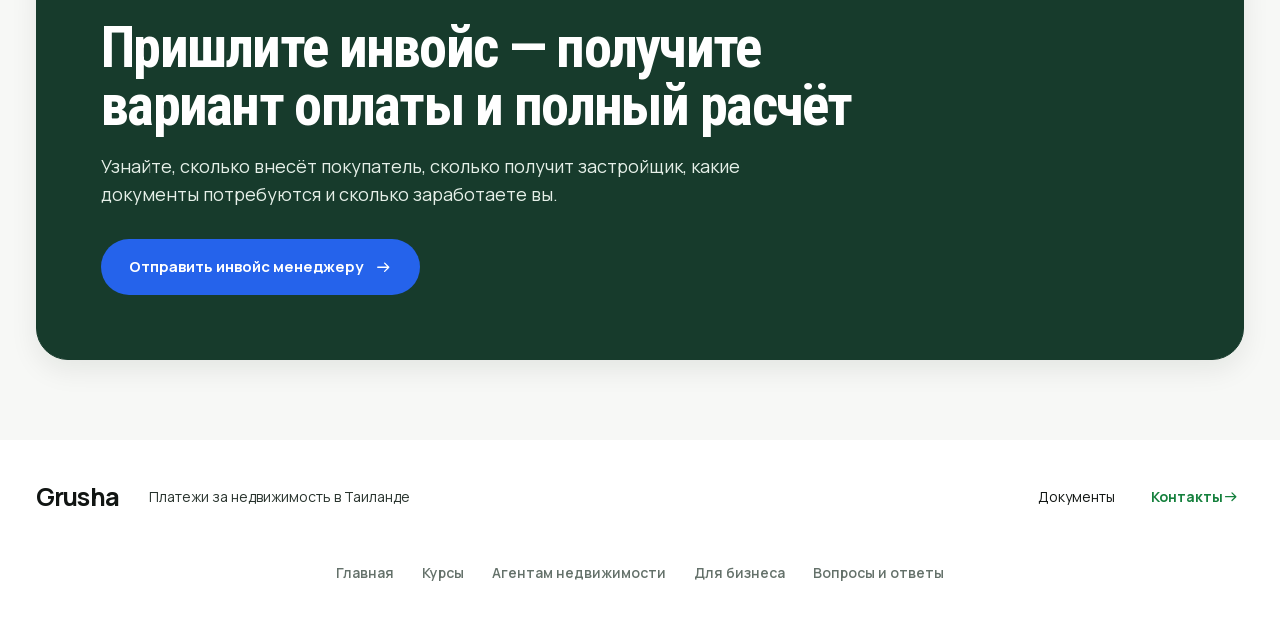
==== commit cdef7fa4: "Merge remote-tracking branch 'origin/main' into release/agents-home-20261116 # Conflicts: #	agents/i" ====
--- a/agents/index.html
+++ b/agents/index.html
@@ -20,7 +20,7 @@
 <link href="assets/grushalogo-home.webp" rel="icon" type="image/webp"/>
 <link href="styles.css?v=agents-menu-59" rel="stylesheet"/>
 <script defer="" src="app.js?v=agents-bank-rate-3-20261116"></script><script defer src="/assets/js/cookie-consent.js"></script><script defer src="/assets/js/agents-analytics.js?v=agents-analytics-1"></script>
-<link href="/assets/shared/navigation.css?v=nav-mobile-right-58" rel="stylesheet"/><script defer="" src="/assets/shared/navigation.js?v=nav-tap-59"></script><link rel="canonical" href="https://grusha.space/agents/"/>
+<link href="/assets/shared/navigation.css?v=nav-mobile-right-58" rel="stylesheet"/><script defer="" src="/assets/shared/navigation.js?v=nav-utm-tap-61"></script><link rel="canonical" href="https://grusha.space/agents/"/>
 <meta property="og:type" content="website"/>
 <meta property="og:url" content="https://grusha.space/agents/"/>
 <meta property="og:title" content="Оплата недвижимости для клиентов агентств — Grusha"/>
